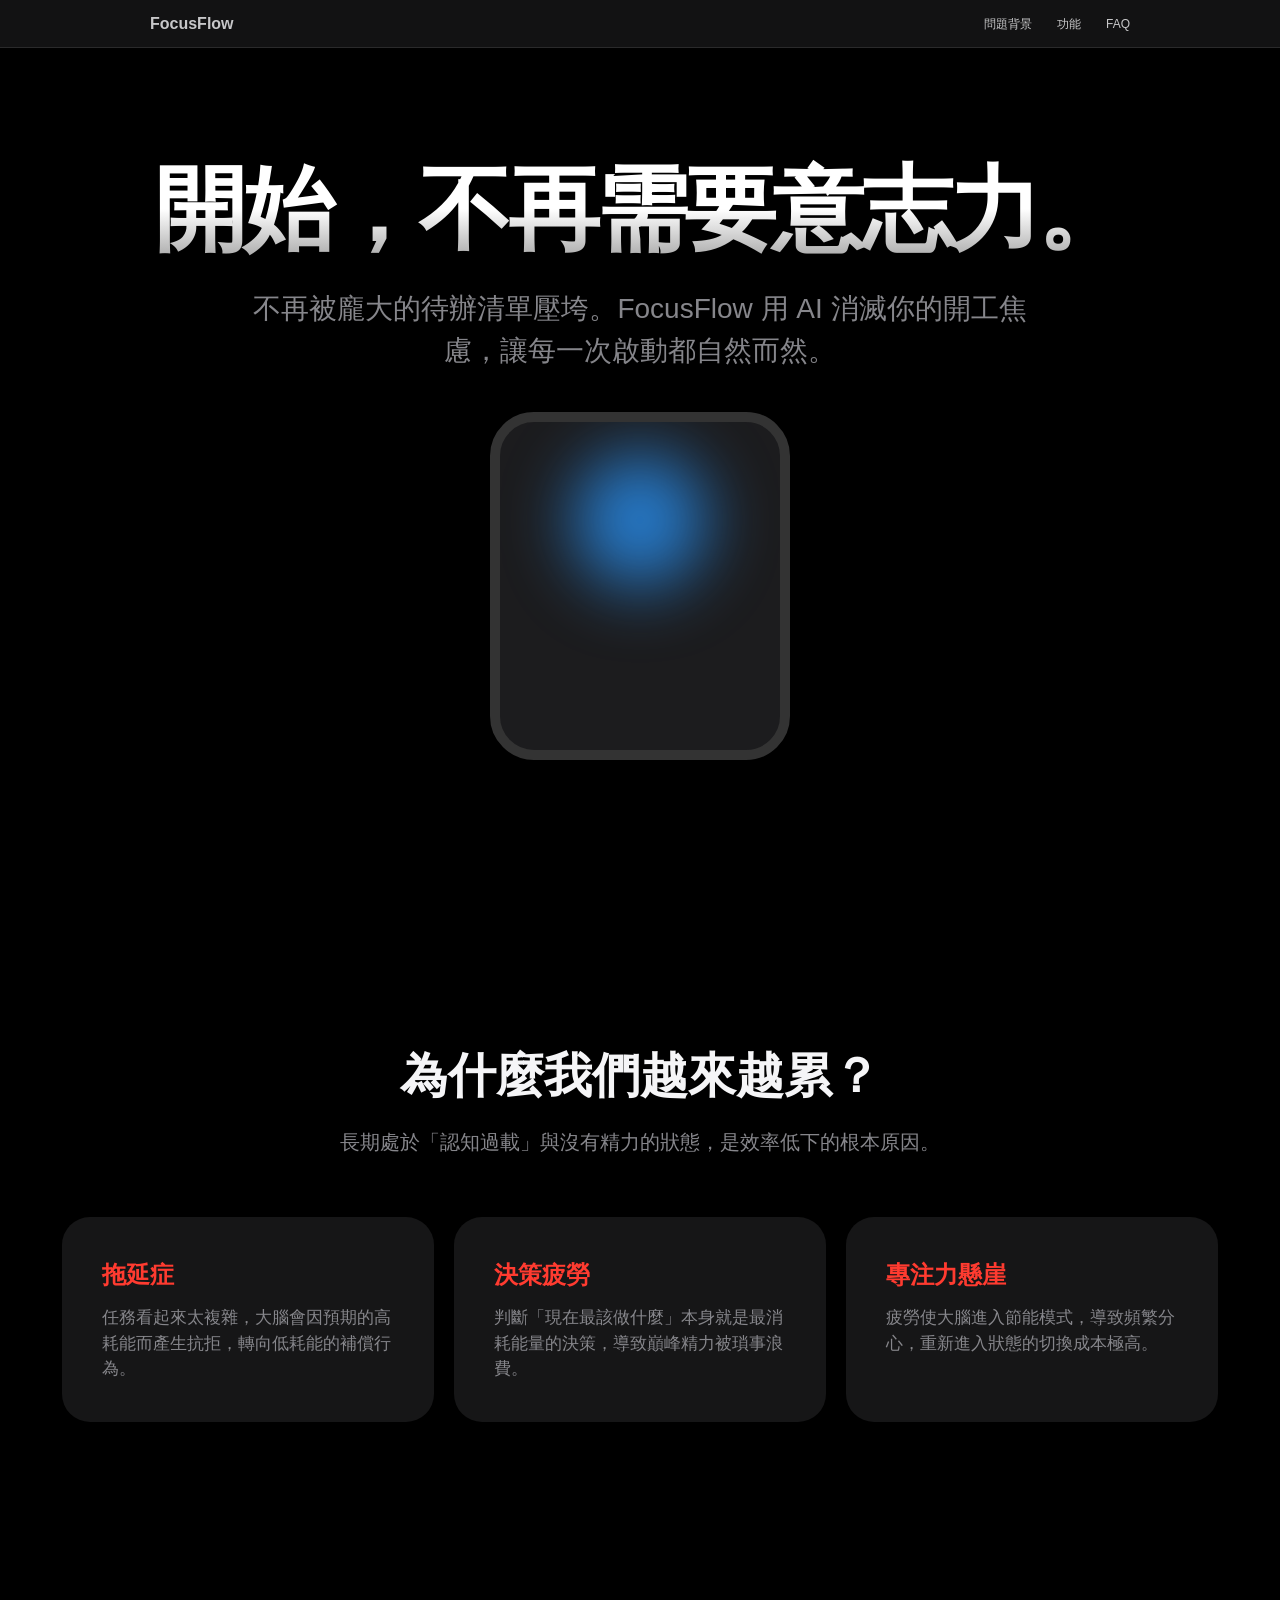
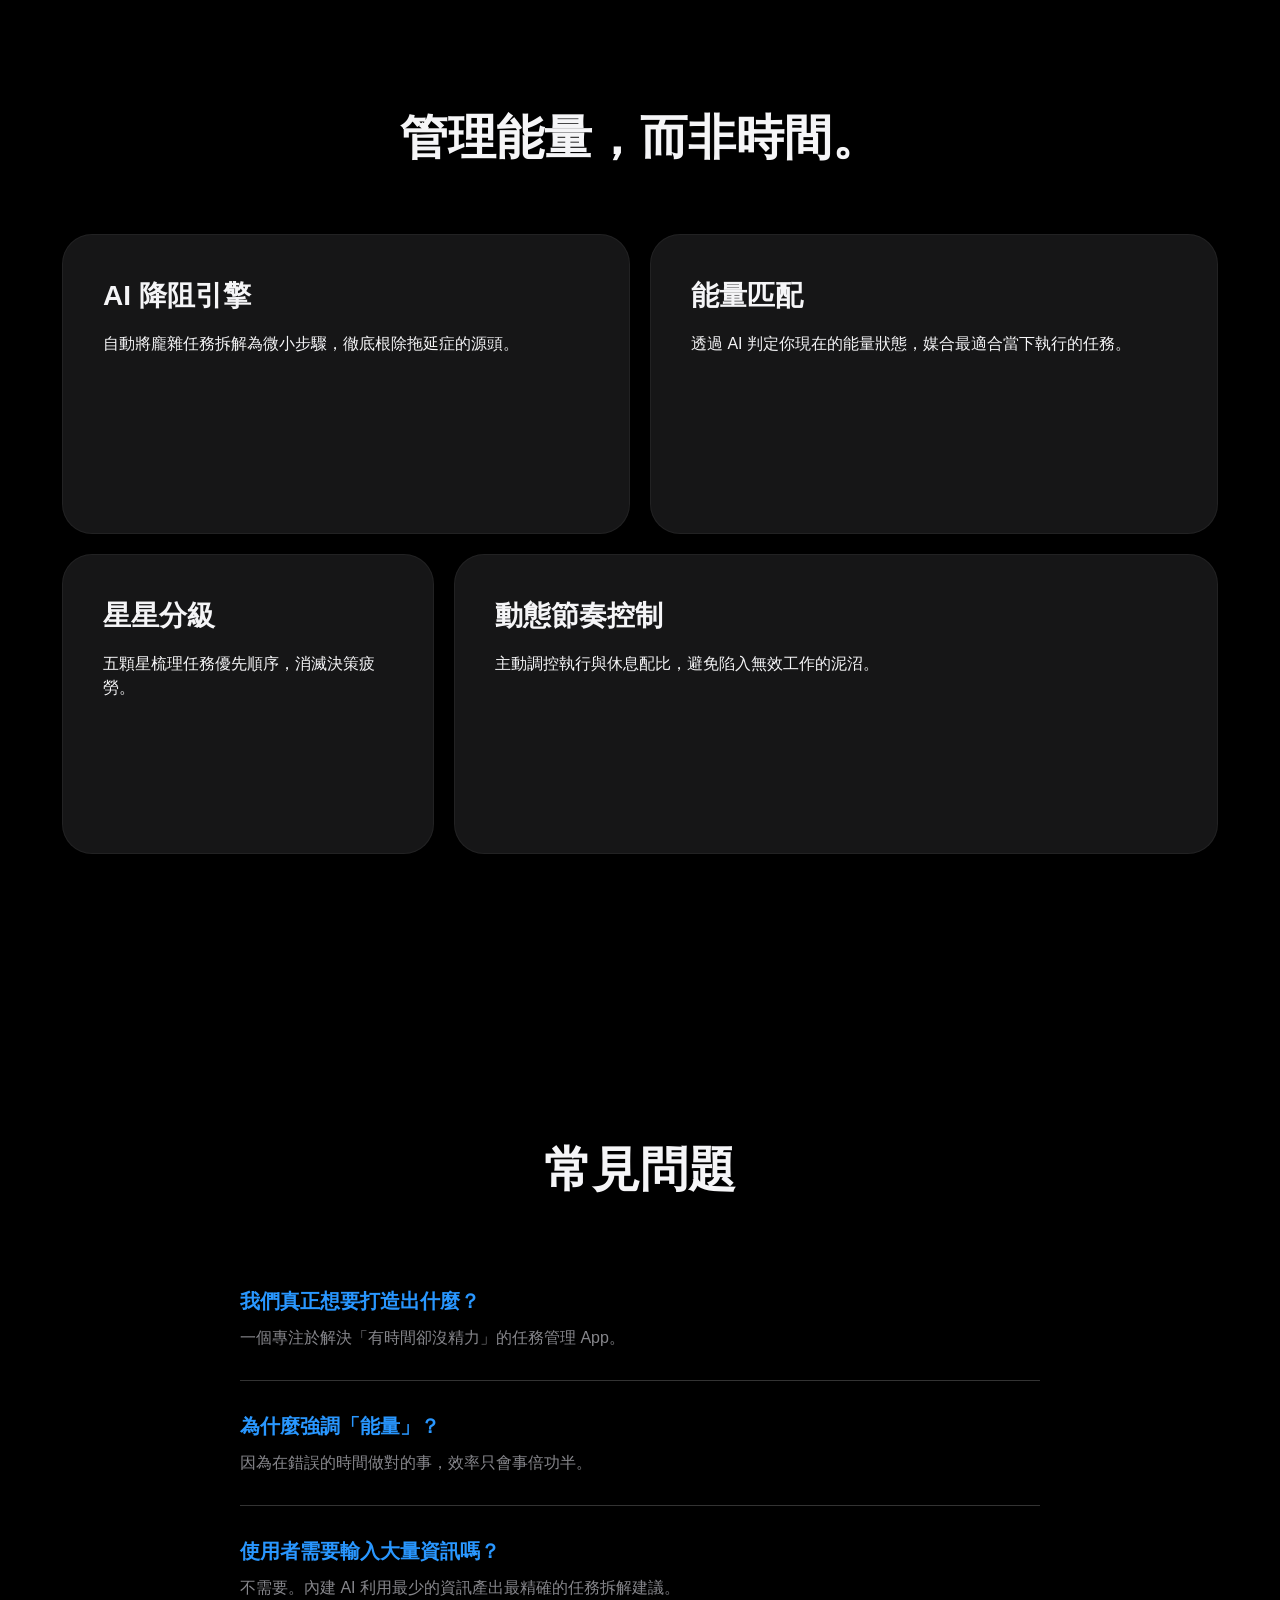
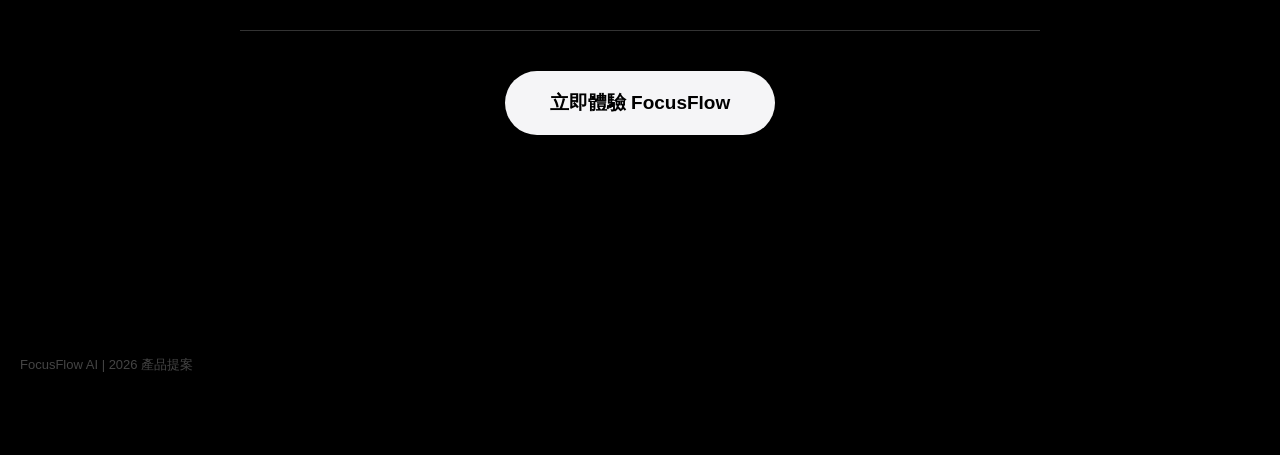
==== index.html @ 430632de "Update index.html" ====
<!DOCTYPE html>
<html lang="zh-TW">
<head>
    <meta charset="UTF-8">
    <meta name="viewport" content="width=device-width, initial-scale=1.0">
    <title>FocusFlow AI - 重新定義專注的未來</title>
    <style>
        :root {
            --bg: #000; --text: #f5f5f7; --text-m: #86868b; --accent: #2997ff;
            --glass: rgba(22, 22, 23, 0.85); --card: #161617;
        }
        * { box-sizing: border-box; margin: 0; padding: 0; }
        html { scroll-behavior: smooth; }
        body {
            font-family: -apple-system, BlinkMacSystemFont, "SF Pro TC", "PingFang TC", sans-serif;
            background: var(--bg); color: var(--text); line-height: 1.5;
            -webkit-font-smoothing: antialiased; overflow-x: hidden;
        }

        /* 導覽列：真正的 Apple 毛玻璃 */
        nav {
            position: fixed; top: 0; width: 100%; height: 48px;
            background: var(--glass); backdrop-filter: saturate(180%) blur(20px);
            z-index: 1000; display: flex; justify-content: center;
            border-bottom: 1px solid rgba(255,255,255,0.1);
        }
        .nav-c { width: 100%; max-width: 1024px; display: flex; align-items: center; justify-content: space-between; padding: 0 22px; font-size: 12px; }
        .nav-c a { color: var(--text); text-decoration: none; opacity: 0.8; transition: 0.3s; }
        .nav-c a:hover { opacity: 1; color: var(--accent); }

        /* 滑動揭曉動畫 */
        .reveal { opacity: 0; transform: translateY(40px) scale(0.98); transition: all 1s cubic-bezier(0.15, 0, 0.15, 1); }
        .reveal.active { opacity: 1; transform: translateY(0) scale(1); }

        /* 區塊通用樣式 */
        .section { padding: 140px 22px; max-width: 1200px; margin: 0 auto; text-align: center; }

        /* Hero 區塊 */
        .hero { height: 100vh; display: flex; flex-direction: column; justify-content: center; align-items: center; }
        .hero h1 { font-size: clamp(48px, 12vw, 92px); font-weight: 700; letter-spacing: -0.04em; background: linear-gradient(180deg, #fff 50%, #888 100%); -webkit-background-clip: text; -webkit-text-fill-color: transparent; margin-bottom: 10px; }
        .hero p { font-size: clamp(18px, 3vw, 28px); color: var(--text-m); max-width: 800px; margin-bottom: 40px; }

        /* 能量核心：會呼吸的視覺 */
        .mockup { width: 300px; height: 550px; background: #1c1c1e; border: 10px solid #333; border-radius: 44px; position: relative; overflow: hidden; box-shadow: 0 50px 100px rgba(0,0,0,0.5); }
        .core { width: 160px; height: 160px; background: radial-gradient(circle, #2997ff, transparent); filter: blur(30px); border-radius: 50%; position: absolute; top: 30%; left: 50%; transform: translate(-50%, -50%); animation: pulse 4s infinite ease-in-out; }
        @keyframes pulse { 0%, 100% { transform: translate(-50%, -50%) scale(1); opacity: 0.4; } 50% { transform: translate(-50%, -50%) scale(1.5); opacity: 0.8; } }

        /* 痛點區塊 (Dark Mode Apple Style) */
        .problem-section { background: #000; }
        .problem-grid { display: grid; grid-template-columns: repeat(auto-fit, minmax(280px, 1fr)); gap: 20px; margin-top: 60px; }
        .p-card { background: var(--card); padding: 40px; border-radius: 28px; text-align: left; }
        .p-card h3 { font-size: 24px; margin-bottom: 12px; color: #ff3b30; }
        .p-card p { font-size: 17px; color: var(--text-m); }

        /* Bento Grid 功能區塊 */
        .bento { display: grid; grid-template-columns: repeat(6, 1fr); grid-template-rows: repeat(2, 300px); gap: 20px; margin-top: 60px; }
        .b-item { background: var(--card); border-radius: 30px; padding: 40px; text-align: left; transition: 0.4s cubic-bezier(0.4, 0, 0.2, 1); border: 1px solid rgba(255,255,255,0.05); }
        .b-item:hover { transform: scale(1.02); border-color: var(--accent); }
        .b-item h3 { font-size: 28px; margin-bottom: 15px; }
        .b-1 { grid-column: 1 / 4; }
        .b-2 { grid-column: 4 / 7; }
        .b-3 { grid-column: 1 / 3; }
        .b-4 { grid-column: 3 / 7; }

        /* FAQ */
        .faq { max-width: 800px; margin: 0 auto; text-align: left; }
        .faq-i { border-bottom: 1px solid #333; padding: 30px 0; }
        .faq-i h4 { font-size: 20px; margin-bottom: 10px; color: var(--accent); }

        .btn { background: var(--text); color: #000; padding: 18px 45px; border-radius: 980px; font-size: 19px; font-weight: 600; text-decoration: none; display: inline-block; transition: 0.3s; margin-top: 40px; }
        .btn:hover { transform: scale(1.05); background: #fff; }

        @media (max-width: 768px) {
            .bento { grid-template-columns: 1fr; grid-template-rows: auto; }
            .b-1, .b-2, .b-3, .b-4 { grid-column: 1 / -1; }
        }
    </style>
</head>
<body>
    <nav><div class="nav-c">
        <a href="#" style="font-weight: 600; font-size: 16px;">FocusFlow</a>
        <div style="display:flex; gap:25px;">
            <a href="#problem">問題背景</a>
            <a href="#features">功能</a>
            <a href="#faq">FAQ</a>
        </div>
    </div></nav>

    <header class="section hero">
        <h1 class="reveal">開始，不再需要意志力。</h1>
        <p class="reveal">不再被龐大的待辦清單壓垮。FocusFlow 用 AI 消滅你的開工焦慮，讓每一次啟動都自然而然。</p>
        <div class="mockup reveal"><div class="core"></div></div>
    </header>

    <section id="problem" class="section problem-section">
        <h2 class="reveal" style="font-size: 48px; margin-bottom: 15px;">為什麼我們越來越累？</h2>
        <p class="reveal" style="color:var(--text-m); font-size: 20px;">長期處於「認知過載」與沒有精力的狀態，是效率低下的根本原因。</p>
        <div class="problem-grid">
            <div class="p-card reveal">
                <h3>拖延症</h3>
                <p>任務看起來太複雜，大腦會因預期的高耗能而產生抗拒，轉向低耗能的補償行為。</p>
            </div>
            <div class="p-card reveal">
                <h3>決策疲勞</h3>
                <p>判斷「現在最該做什麼」本身就是最消耗能量的決策，導致巔峰精力被瑣事浪費。</p>
            </div>
            <div class="p-card reveal">
                <h3>專注力懸崖</h3>
                <p>疲勞使大腦進入節能模式，導致頻繁分心，重新進入狀態的切換成本極高。</p>
            </div>
        </div>
    </section>

    <section id="features" class="section">
        <h2 class="reveal" style="font-size: 48px;">管理能量，而非時間。</h2>
        <div class="bento">
            <div class="b-item b-1 reveal">
                <h3>AI 降阻引擎</h3>
                <p>自動將龐雜任務拆解為微小步驟，徹底根除拖延症的源頭。</p>
            </div>
            <div class="b-item b-2 reveal">
                <h3>能量匹配</h3>
                <p>透過 AI 判定你現在的能量狀態，媒合最適合當下執行的任務。</p>
            </div>
            <div class="b-item b-3 reveal">
                <h3>星星分級</h3>
                <p>五顆星梳理任務優先順序，消滅決策疲勞。</p>
            </div>
            <div class="b-item b-4 reveal">
                <h3>動態節奏控制</h3>
                <p>主動調控執行與休息配比，避免陷入無效工作的泥沼。</p>
            </div>
        </div>
    </section>

    <section id="faq" class="section">
        <h2 class="reveal" style="font-size: 48px; margin-bottom: 50px;">常見問題</h2>
        <div class="faq reveal">
            <div class="faq-i">
                <h4>我們真正想要打造出什麼？</h4>
                <p style="color:var(--text-m)">一個專注於解決「有時間卻沒精力」的任務管理 App。</p>
            </div>
            <div class="faq-i">
                <h4>為什麼強調「能量」？</h4>
                <p style="color:var(--text-m)">因為在錯誤的時間做對的事，效率只會事倍功半。</p>
            </div>
            <div class="faq-i">
                <h4>使用者需要輸入大量資訊嗎？</h4>
                <p style="color:var(--text-m)">不需要。內建 AI 利用最少的資訊產出最精確的任務拆解建議。</p>
            </div>
        </div>
        <a href="#" class="btn reveal">立即體驗 FocusFlow</a>
    </section>

    <footer style="padding: 80px 20px; color: #444; font-size: 13px;">
        FocusFlow AI | 2026 產品提案
    </footer>

    <script>
        const observer = new IntersectionObserver((entries) => {
            entries.forEach(entry => {
                if (entry.isIntersecting) {
                    entry.target.classList.add('active');
                }
            });
        }, { threshold: 0.1 });
        document.querySelectorAll('.reveal').forEach(el => observer.observe(el));
    </script>
</body>
</html>
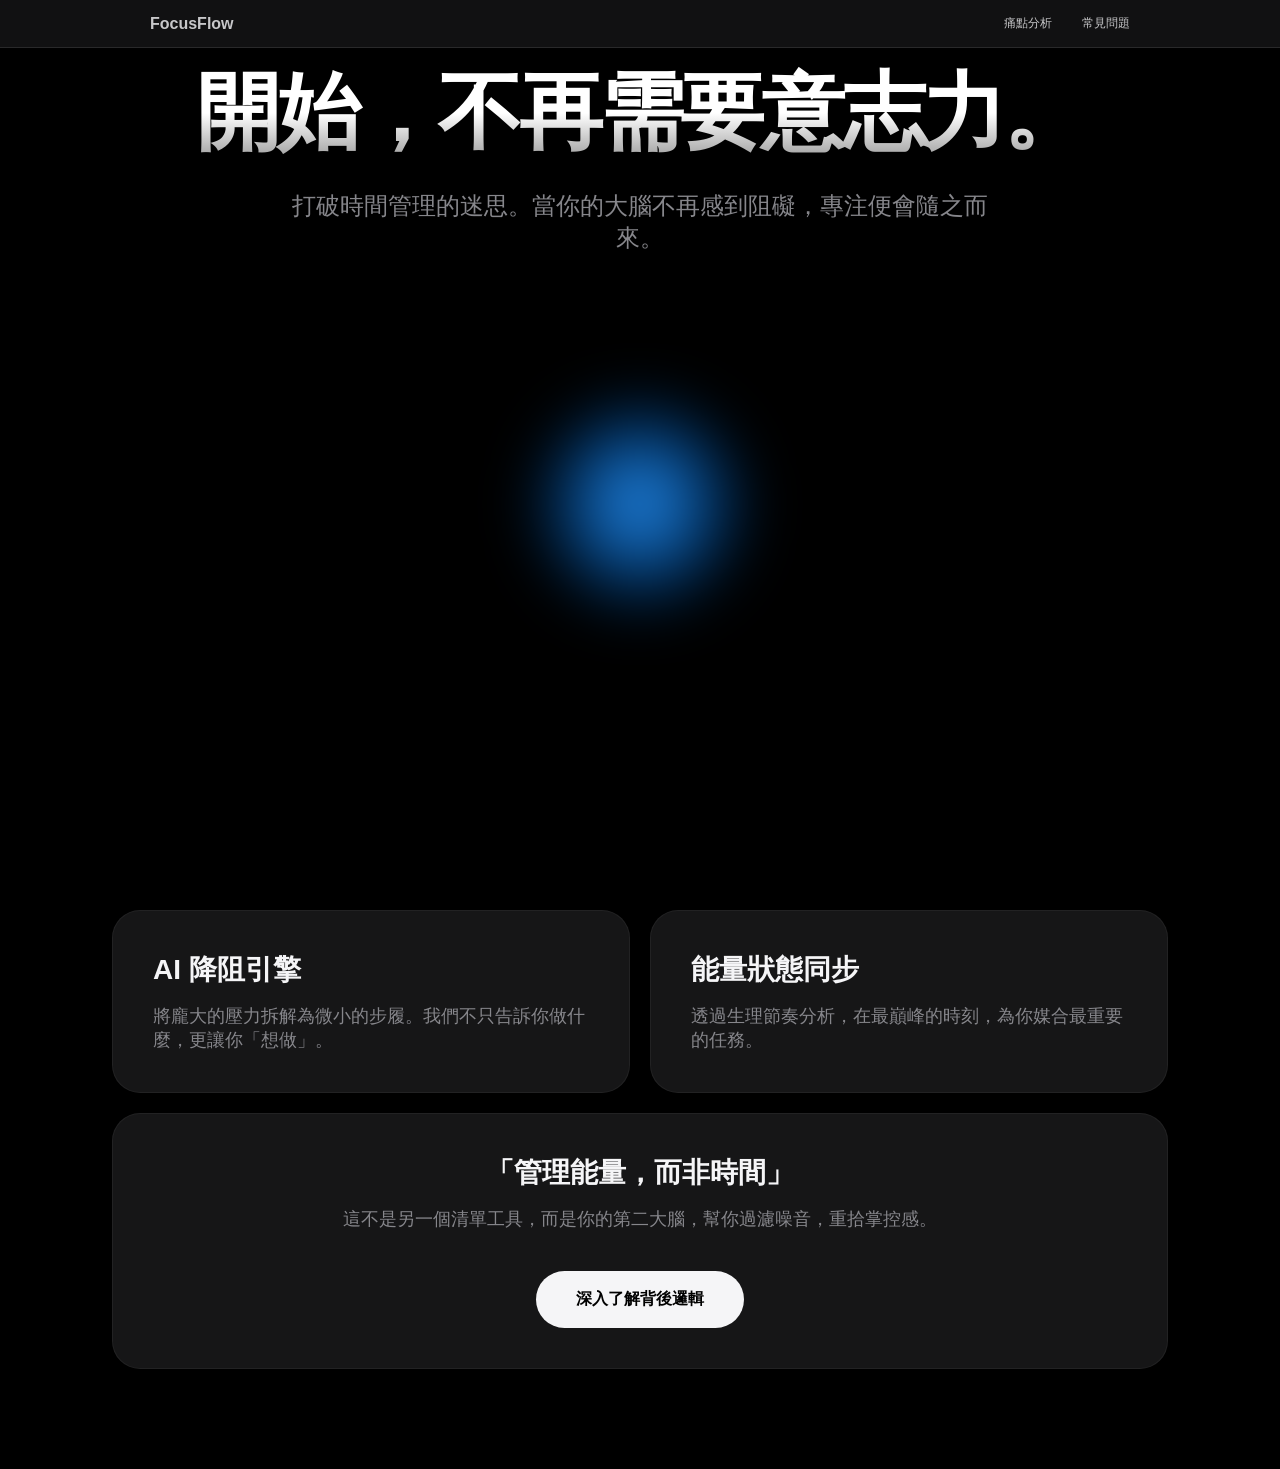
==== commit 3e6438ba: "Update index.html" ====
--- a/index.html
+++ b/index.html
@@ -3,168 +3,79 @@
 <head>
     <meta charset="UTF-8">
     <meta name="viewport" content="width=device-width, initial-scale=1.0">
-    <title>FocusFlow AI - 重新定義專注的未來</title>
+    <title>FocusFlow AI - 重新定義專注</title>
     <style>
-        :root {
-            --bg: #000; --text: #f5f5f7; --text-m: #86868b; --accent: #2997ff;
-            --glass: rgba(22, 22, 23, 0.85); --card: #161617;
-        }
+        :root { --bg: #000; --text: #f5f5f7; --text-m: #86868b; --accent: #2997ff; --glass: rgba(22, 22, 23, 0.8); }
         * { box-sizing: border-box; margin: 0; padding: 0; }
-        html { scroll-behavior: smooth; }
-        body {
-            font-family: -apple-system, BlinkMacSystemFont, "SF Pro TC", "PingFang TC", sans-serif;
-            background: var(--bg); color: var(--text); line-height: 1.5;
-            -webkit-font-smoothing: antialiased; overflow-x: hidden;
-        }
-
-        /* 導覽列：真正的 Apple 毛玻璃 */
-        nav {
-            position: fixed; top: 0; width: 100%; height: 48px;
-            background: var(--glass); backdrop-filter: saturate(180%) blur(20px);
-            z-index: 1000; display: flex; justify-content: center;
-            border-bottom: 1px solid rgba(255,255,255,0.1);
-        }
+        body { font-family: -apple-system, BlinkMacSystemFont, "SF Pro TC", sans-serif; background: var(--bg); color: var(--text); -webkit-font-smoothing: antialiased; overflow-x: hidden; }
+        
+        /* 導覽列 */
+        nav { position: fixed; top: 0; width: 100%; height: 48px; background: var(--glass); backdrop-filter: saturate(180%) blur(20px); z-index: 1000; display: flex; justify-content: center; border-bottom: 1px solid rgba(255,255,255,0.1); }
         .nav-c { width: 100%; max-width: 1024px; display: flex; align-items: center; justify-content: space-between; padding: 0 22px; font-size: 12px; }
         .nav-c a { color: var(--text); text-decoration: none; opacity: 0.8; transition: 0.3s; }
         .nav-c a:hover { opacity: 1; color: var(--accent); }
 
-        /* 滑動揭曉動畫 */
-        .reveal { opacity: 0; transform: translateY(40px) scale(0.98); transition: all 1s cubic-bezier(0.15, 0, 0.15, 1); }
-        .reveal.active { opacity: 1; transform: translateY(0) scale(1); }
+        .reveal { opacity: 0; transform: translateY(40px); transition: 1s cubic-bezier(0.15, 0, 0.15, 1); }
+        .reveal.active { opacity: 1; transform: translateY(0); }
 
-        /* 區塊通用樣式 */
-        .section { padding: 140px 22px; max-width: 1200px; margin: 0 auto; text-align: center; }
+        /* Hero */
+        .hero { height: 90vh; display: flex; flex-direction: column; justify-content: center; align-items: center; text-align: center; }
+        .hero h1 { font-size: clamp(48px, 10vw, 84px); font-weight: 700; letter-spacing: -0.04em; background: linear-gradient(180deg, #fff 50%, #888 100%); -webkit-background-clip: text; -webkit-text-fill-color: transparent; }
+        .hero p { font-size: 24px; color: var(--text-m); margin-top: 20px; max-width: 700px; }
 
-        /* Hero 區塊 */
-        .hero { height: 100vh; display: flex; flex-direction: column; justify-content: center; align-items: center; }
-        .hero h1 { font-size: clamp(48px, 12vw, 92px); font-weight: 700; letter-spacing: -0.04em; background: linear-gradient(180deg, #fff 50%, #888 100%); -webkit-background-clip: text; -webkit-text-fill-color: transparent; margin-bottom: 10px; }
-        .hero p { font-size: clamp(18px, 3vw, 28px); color: var(--text-m); max-width: 800px; margin-bottom: 40px; }
+        /* 能量核心視覺 */
+        .mockup-container { height: 500px; display: flex; justify-content: center; align-items: center; }
+        .core-orb { width: 200px; height: 200px; background: radial-gradient(circle, var(--accent), #003366, transparent); filter: blur(30px); border-radius: 50%; animation: breathe 5s infinite ease-in-out; }
+        @keyframes breathe { 0%, 100% { transform: scale(1); opacity: 0.4; } 50% { transform: scale(1.4); opacity: 0.8; } }
 
-        /* 能量核心：會呼吸的視覺 */
-        .mockup { width: 300px; height: 550px; background: #1c1c1e; border: 10px solid #333; border-radius: 44px; position: relative; overflow: hidden; box-shadow: 0 50px 100px rgba(0,0,0,0.5); }
-        .core { width: 160px; height: 160px; background: radial-gradient(circle, #2997ff, transparent); filter: blur(30px); border-radius: 50%; position: absolute; top: 30%; left: 50%; transform: translate(-50%, -50%); animation: pulse 4s infinite ease-in-out; }
-        @keyframes pulse { 0%, 100% { transform: translate(-50%, -50%) scale(1); opacity: 0.4; } 50% { transform: translate(-50%, -50%) scale(1.5); opacity: 0.8; } }
+        /* Bento Grid 功能區 */
+        .section { padding: 100px 22px; max-width: 1100px; margin: 0 auto; }
+        .bento { display: grid; grid-template-columns: repeat(6, 1fr); gap: 20px; }
+        .b-item { background: #161617; border-radius: 28px; padding: 40px; border: 1px solid rgba(255,255,255,0.05); }
+        .b-1 { grid-column: 1 / 4; } .b-2 { grid-column: 4 / 7; } .b-3 { grid-column: 1 / 7; text-align: center; }
+        .b-item h3 { font-size: 28px; margin-bottom: 15px; }
+        .b-item p { color: var(--text-m); font-size: 18px; }
 
-        /* 痛點區塊 (Dark Mode Apple Style) */
-        .problem-section { background: #000; }
-        .problem-grid { display: grid; grid-template-columns: repeat(auto-fit, minmax(280px, 1fr)); gap: 20px; margin-top: 60px; }
-        .p-card { background: var(--card); padding: 40px; border-radius: 28px; text-align: left; }
-        .p-card h3 { font-size: 24px; margin-bottom: 12px; color: #ff3b30; }
-        .p-card p { font-size: 17px; color: var(--text-m); }
-
-        /* Bento Grid 功能區塊 */
-        .bento { display: grid; grid-template-columns: repeat(6, 1fr); grid-template-rows: repeat(2, 300px); gap: 20px; margin-top: 60px; }
-        .b-item { background: var(--card); border-radius: 30px; padding: 40px; text-align: left; transition: 0.4s cubic-bezier(0.4, 0, 0.2, 1); border: 1px solid rgba(255,255,255,0.05); }
-        .b-item:hover { transform: scale(1.02); border-color: var(--accent); }
-        .b-item h3 { font-size: 28px; margin-bottom: 15px; }
-        .b-1 { grid-column: 1 / 4; }
-        .b-2 { grid-column: 4 / 7; }
-        .b-3 { grid-column: 1 / 3; }
-        .b-4 { grid-column: 3 / 7; }
-
-        /* FAQ */
-        .faq { max-width: 800px; margin: 0 auto; text-align: left; }
-        .faq-i { border-bottom: 1px solid #333; padding: 30px 0; }
-        .faq-i h4 { font-size: 20px; margin-bottom: 10px; color: var(--accent); }
-
-        .btn { background: var(--text); color: #000; padding: 18px 45px; border-radius: 980px; font-size: 19px; font-weight: 600; text-decoration: none; display: inline-block; transition: 0.3s; margin-top: 40px; }
-        .btn:hover { transform: scale(1.05); background: #fff; }
-
-        @media (max-width: 768px) {
-            .bento { grid-template-columns: 1fr; grid-template-rows: auto; }
-            .b-1, .b-2, .b-3, .b-4 { grid-column: 1 / -1; }
-        }
+        .cta-btn { background: var(--text); color: #000; padding: 18px 40px; border-radius: 980px; text-decoration: none; font-weight: 600; display: inline-block; margin-top: 40px; transition: 0.3s; }
+        .cta-btn:hover { transform: scale(1.05); }
     </style>
 </head>
 <body>
     <nav><div class="nav-c">
-        <a href="#" style="font-weight: 600; font-size: 16px;">FocusFlow</a>
-        <div style="display:flex; gap:25px;">
-            <a href="#problem">問題背景</a>
-            <a href="#features">功能</a>
-            <a href="#faq">FAQ</a>
+        <a href="index.html" style="font-weight: 600; font-size: 16px;">FocusFlow</a>
+        <div style="display:flex; gap:30px;">
+            <a href="problem.html">痛點分析</a>
+            <a href="faq.html">常見問題</a>
         </div>
     </div></nav>
 
-    <header class="section hero">
-        <h1 class="reveal">開始，不再需要意志力。</h1>
-        <p class="reveal">不再被龐大的待辦清單壓垮。FocusFlow 用 AI 消滅你的開工焦慮，讓每一次啟動都自然而然。</p>
-        <div class="mockup reveal"><div class="core"></div></div>
+    <header class="hero reveal">
+        <h1>開始，不再需要意志力。</h1>
+        <p>打破時間管理的迷思。當你的大腦不再感到阻礙，專注便會隨之而來。</p>
+        <div class="mockup-container"><div class="core-orb"></div></div>
     </header>
 
-    <section id="problem" class="section problem-section">
-        <h2 class="reveal" style="font-size: 48px; margin-bottom: 15px;">為什麼我們越來越累？</h2>
-        <p class="reveal" style="color:var(--text-m); font-size: 20px;">長期處於「認知過載」與沒有精力的狀態，是效率低下的根本原因。</p>
-        <div class="problem-grid">
-            <div class="p-card reveal">
-                <h3>拖延症</h3>
-                <p>任務看起來太複雜，大腦會因預期的高耗能而產生抗拒，轉向低耗能的補償行為。</p>
+    <section class="section">
+        <div class="bento">
+            <div class="b-item b-1 reveal">
+                <h3>AI 降阻引擎</h3>
+                <p>將龐大的壓力拆解為微小的步履。我們不只告訴你做什麼，更讓你「想做」。</p>
             </div>
-            <div class="p-card reveal">
-                <h3>決策疲勞</h3>
-                <p>判斷「現在最該做什麼」本身就是最消耗能量的決策，導致巔峰精力被瑣事浪費。</p>
+            <div class="b-item b-2 reveal">
+                <h3>能量狀態同步</h3>
+                <p>透過生理節奏分析，在最巔峰的時刻，為你媒合最重要的任務。</p>
             </div>
-            <div class="p-card reveal">
-                <h3>專注力懸崖</h3>
-                <p>疲勞使大腦進入節能模式，導致頻繁分心，重新進入狀態的切換成本極高。</p>
+            <div class="b-item b-3 reveal">
+                <h3>「管理能量，而非時間」</h3>
+                <p>這不是另一個清單工具，而是你的第二大腦，幫你過濾噪音，重拾掌控感。</p>
+                <a href="problem.html" class="cta-btn">深入了解背後邏輯</a>
             </div>
         </div>
     </section>
 
-    <section id="features" class="section">
-        <h2 class="reveal" style="font-size: 48px;">管理能量，而非時間。</h2>
-        <div class="bento">
-            <div class="b-item b-1 reveal">
-                <h3>AI 降阻引擎</h3>
-                <p>自動將龐雜任務拆解為微小步驟，徹底根除拖延症的源頭。</p>
-            </div>
-            <div class="b-item b-2 reveal">
-                <h3>能量匹配</h3>
-                <p>透過 AI 判定你現在的能量狀態，媒合最適合當下執行的任務。</p>
-            </div>
-            <div class="b-item b-3 reveal">
-                <h3>星星分級</h3>
-                <p>五顆星梳理任務優先順序，消滅決策疲勞。</p>
-            </div>
-            <div class="b-item b-4 reveal">
-                <h3>動態節奏控制</h3>
-                <p>主動調控執行與休息配比，避免陷入無效工作的泥沼。</p>
-            </div>
-        </div>
-    </section>
-
-    <section id="faq" class="section">
-        <h2 class="reveal" style="font-size: 48px; margin-bottom: 50px;">常見問題</h2>
-        <div class="faq reveal">
-            <div class="faq-i">
-                <h4>我們真正想要打造出什麼？</h4>
-                <p style="color:var(--text-m)">一個專注於解決「有時間卻沒精力」的任務管理 App。</p>
-            </div>
-            <div class="faq-i">
-                <h4>為什麼強調「能量」？</h4>
-                <p style="color:var(--text-m)">因為在錯誤的時間做對的事，效率只會事倍功半。</p>
-            </div>
-            <div class="faq-i">
-                <h4>使用者需要輸入大量資訊嗎？</h4>
-                <p style="color:var(--text-m)">不需要。內建 AI 利用最少的資訊產出最精確的任務拆解建議。</p>
-            </div>
-        </div>
-        <a href="#" class="btn reveal">立即體驗 FocusFlow</a>
-    </section>
-
-    <footer style="padding: 80px 20px; color: #444; font-size: 13px;">
-        FocusFlow AI | 2026 產品提案
-    </footer>
-
     <script>
-        const observer = new IntersectionObserver((entries) => {
-            entries.forEach(entry => {
-                if (entry.isIntersecting) {
-                    entry.target.classList.add('active');
-                }
-            });
-        }, { threshold: 0.1 });
-        document.querySelectorAll('.reveal').forEach(el => observer.observe(el));
+        const obs = new IntersectionObserver((es) => { es.forEach(e => { if (e.isIntersecting) e.target.classList.add('active'); }); }, { threshold: 0.1 });
+        document.querySelectorAll('.reveal').forEach(el => obs.observe(el));
     </script>
 </body>
 </html>
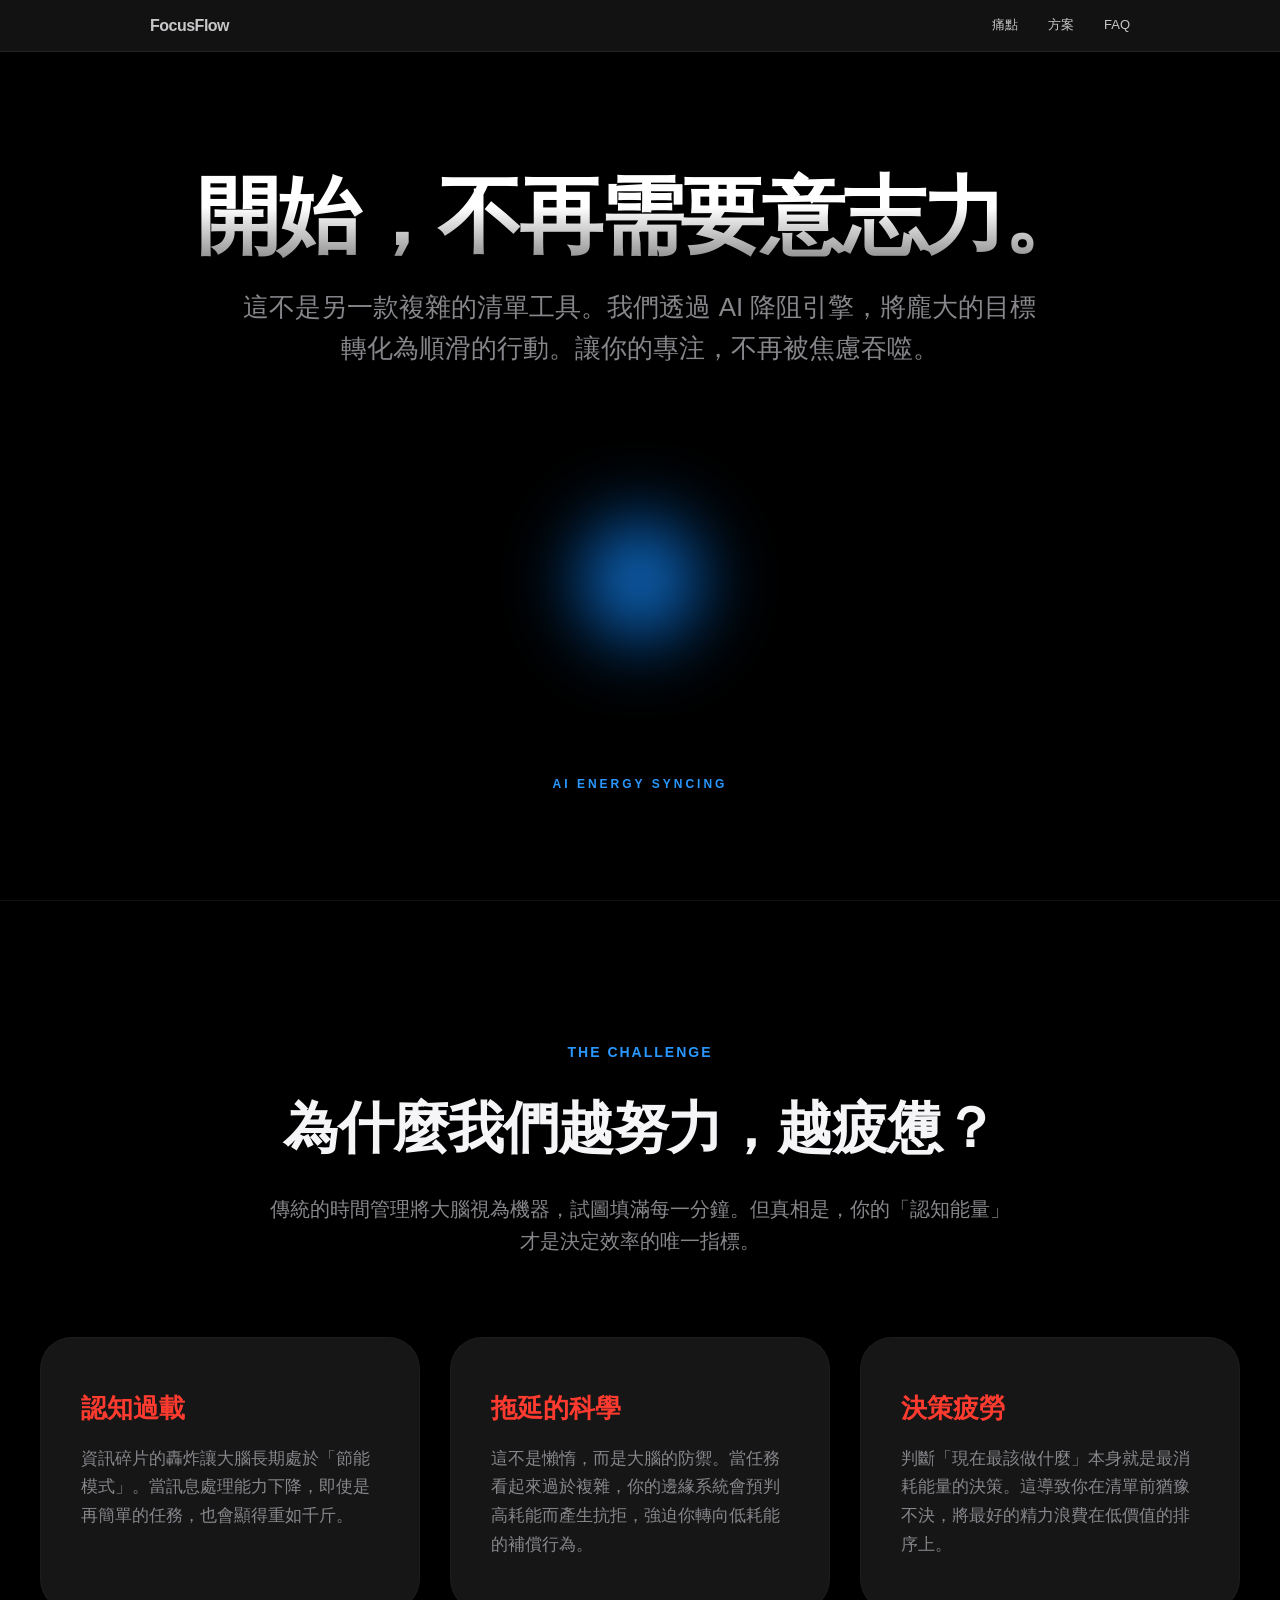
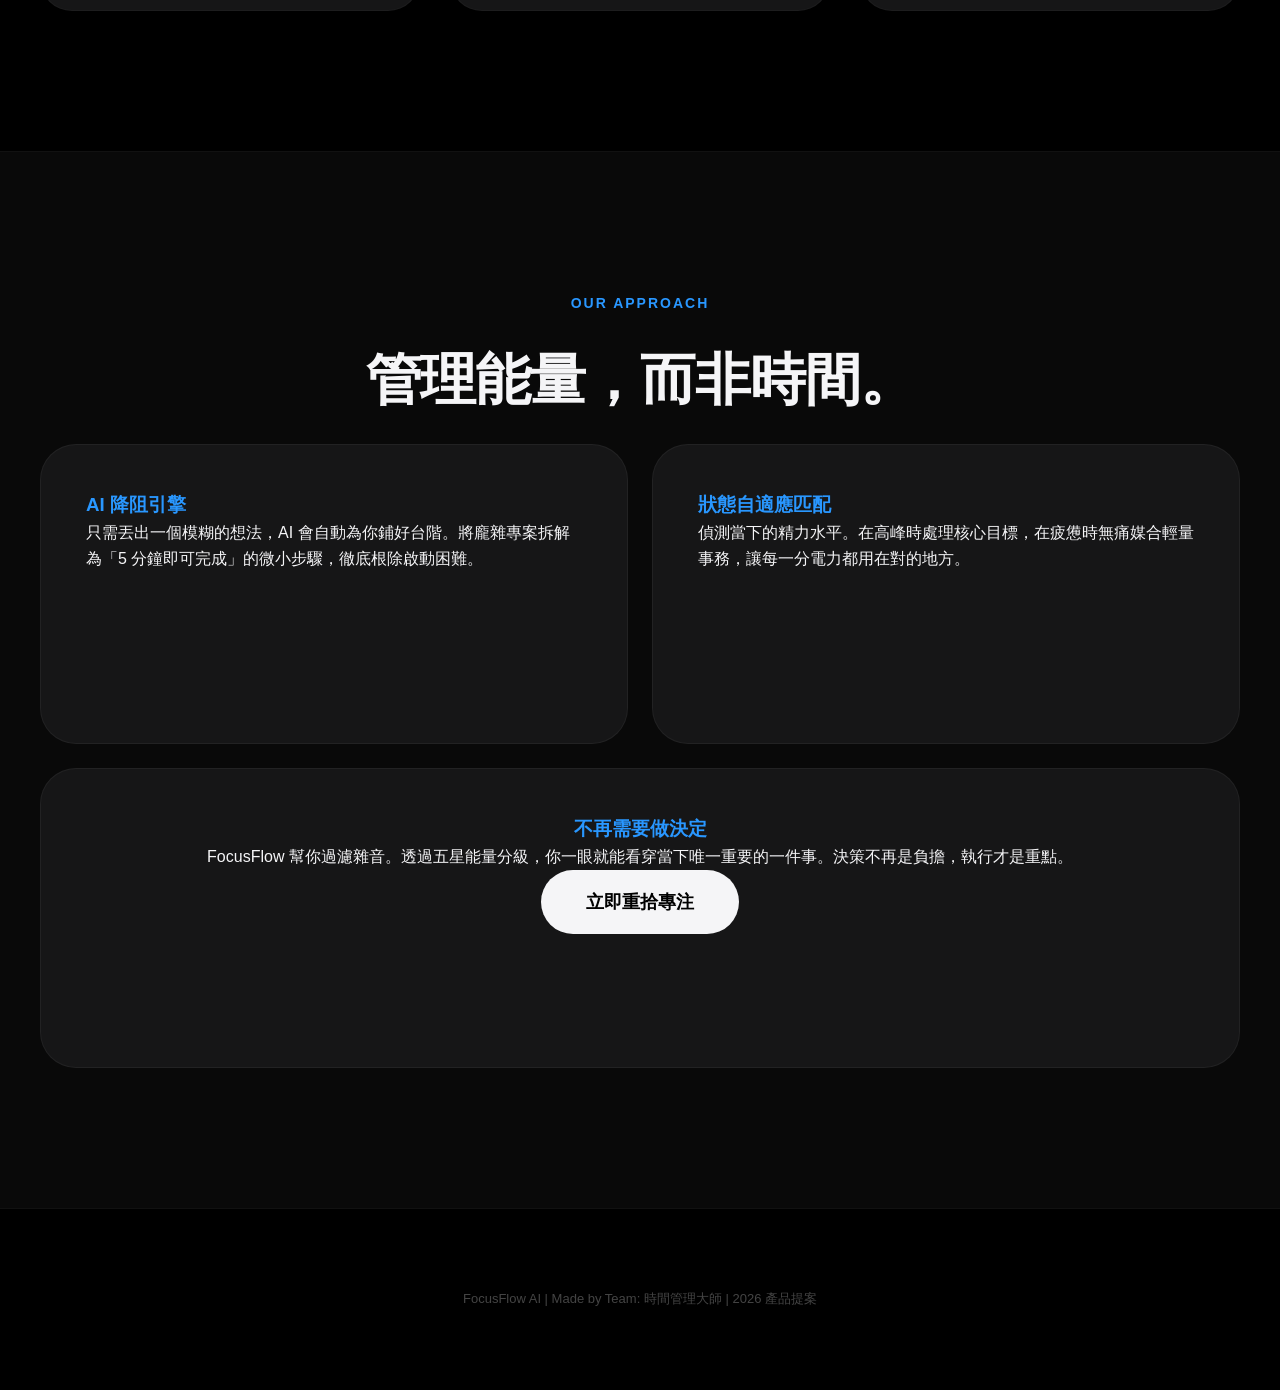
==== commit 2eb8fb96: "Update index.html" ====
--- a/index.html
+++ b/index.html
@@ -3,79 +3,184 @@
 <head>
     <meta charset="UTF-8">
     <meta name="viewport" content="width=device-width, initial-scale=1.0">
-    <title>FocusFlow AI - 重新定義專注</title>
+    <title>FocusFlow AI | 讓對的事，在對的狀態完成</title>
     <style>
-        :root { --bg: #000; --text: #f5f5f7; --text-m: #86868b; --accent: #2997ff; --glass: rgba(22, 22, 23, 0.8); }
+        :root {
+            --bg: #000000;
+            --text: #f5f5f7;
+            --text-m: #86868b;
+            --accent: #2997ff;
+            --error: #ff3b30;
+            --glass: rgba(22, 22, 23, 0.85);
+            --card: #161617;
+        }
+
         * { box-sizing: border-box; margin: 0; padding: 0; }
-        body { font-family: -apple-system, BlinkMacSystemFont, "SF Pro TC", sans-serif; background: var(--bg); color: var(--text); -webkit-font-smoothing: antialiased; overflow-x: hidden; }
+        html { scroll-behavior: smooth; }
         
-        /* 導覽列 */
-        nav { position: fixed; top: 0; width: 100%; height: 48px; background: var(--glass); backdrop-filter: saturate(180%) blur(20px); z-index: 1000; display: flex; justify-content: center; border-bottom: 1px solid rgba(255,255,255,0.1); }
-        .nav-c { width: 100%; max-width: 1024px; display: flex; align-items: center; justify-content: space-between; padding: 0 22px; font-size: 12px; }
+        body {
+            font-family: -apple-system, BlinkMacSystemFont, "SF Pro TC", "PingFang TC", "Helvetica Neue", sans-serif;
+            background: var(--bg);
+            color: var(--text);
+            line-height: 1.6;
+            -webkit-font-smoothing: antialiased;
+            overflow-x: hidden;
+        }
+
+        /* Apple 質感導覽列 */
+        nav {
+            position: fixed; top: 0; width: 100%; height: 52px;
+            background: var(--glass);
+            backdrop-filter: saturate(180%) blur(20px);
+            -webkit-backdrop-filter: saturate(180%) blur(20px);
+            z-index: 1000; display: flex; justify-content: center;
+            border-bottom: 1px solid rgba(255,255,255,0.08);
+        }
+        .nav-c { width: 100%; max-width: 1024px; display: flex; align-items: center; justify-content: space-between; padding: 0 22px; font-size: 13px; font-weight: 500; }
         .nav-c a { color: var(--text); text-decoration: none; opacity: 0.8; transition: 0.3s; }
         .nav-c a:hover { opacity: 1; color: var(--accent); }
 
-        .reveal { opacity: 0; transform: translateY(40px); transition: 1s cubic-bezier(0.15, 0, 0.15, 1); }
+        /* 滑動揭曉特效 */
+        .reveal { opacity: 0; transform: translateY(50px); transition: 1.2s cubic-bezier(0.15, 0, 0.15, 1); }
         .reveal.active { opacity: 1; transform: translateY(0); }
 
-        /* Hero */
-        .hero { height: 90vh; display: flex; flex-direction: column; justify-content: center; align-items: center; text-align: center; }
-        .hero h1 { font-size: clamp(48px, 10vw, 84px); font-weight: 700; letter-spacing: -0.04em; background: linear-gradient(180deg, #fff 50%, #888 100%); -webkit-background-clip: text; -webkit-text-fill-color: transparent; }
-        .hero p { font-size: 24px; color: var(--text-m); margin-top: 20px; max-width: 700px; }
+        /* Hero 視覺區塊 */
+        .hero { height: 100vh; display: flex; flex-direction: column; justify-content: center; align-items: center; text-align: center; padding: 0 20px; }
+        .hero h1 { 
+            font-size: clamp(48px, 10vw, 84px); font-weight: 700; letter-spacing: -0.04em; 
+            background: linear-gradient(180deg, #fff 40%, #888 100%); 
+            -webkit-background-clip: text; -webkit-text-fill-color: transparent;
+            line-height: 1.1; margin-bottom: 24px;
+        }
+        .hero p { font-size: clamp(18px, 2.5vw, 26px); color: var(--text-m); max-width: 800px; margin-bottom: 60px; font-weight: 400; }
 
-        /* 能量核心視覺 */
-        .mockup-container { height: 500px; display: flex; justify-content: center; align-items: center; }
-        .core-orb { width: 200px; height: 200px; background: radial-gradient(circle, var(--accent), #003366, transparent); filter: blur(30px); border-radius: 50%; animation: breathe 5s infinite ease-in-out; }
-        @keyframes breathe { 0%, 100% { transform: scale(1); opacity: 0.4; } 50% { transform: scale(1.4); opacity: 0.8; } }
+        /* 能量核心動畫 */
+        .core-container { position: relative; width: 300px; height: 300px; display: flex; justify-content: center; align-items: center; }
+        .core-orb { 
+            width: 140px; height: 140px; 
+            background: radial-gradient(circle, var(--accent), #004488, transparent); 
+            filter: blur(35px); border-radius: 50%; 
+            animation: core-pulse 4s infinite ease-in-out; 
+        }
+        @keyframes core-pulse { 0%, 100% { transform: scale(1); opacity: 0.4; } 50% { transform: scale(1.6); opacity: 0.9; } }
 
-        /* Bento Grid 功能區 */
-        .section { padding: 100px 22px; max-width: 1100px; margin: 0 auto; }
-        .bento { display: grid; grid-template-columns: repeat(6, 1fr); gap: 20px; }
-        .b-item { background: #161617; border-radius: 28px; padding: 40px; border: 1px solid rgba(255,255,255,0.05); }
-        .b-1 { grid-column: 1 / 4; } .b-2 { grid-column: 4 / 7; } .b-3 { grid-column: 1 / 7; text-align: center; }
-        .b-item h3 { font-size: 28px; margin-bottom: 15px; }
-        .b-item p { color: var(--text-m); font-size: 18px; }
+        /* 產品層次：痛點分析 */
+        .section-dark { padding: 140px 22px; background: #000; border-top: 1px solid #111; }
+        .section-label { color: var(--accent); font-weight: 700; font-size: 14px; letter-spacing: 2px; margin-bottom: 20px; display: block; }
+        .section-title { font-size: clamp(32px, 5vw, 56px); font-weight: 700; margin-bottom: 20px; letter-spacing: -0.02em; }
+        .section-desc { font-size: 20px; color: var(--text-m); max-width: 750px; margin: 0 auto 80px; }
 
-        .cta-btn { background: var(--text); color: #000; padding: 18px 40px; border-radius: 980px; text-decoration: none; font-weight: 600; display: inline-block; margin-top: 40px; transition: 0.3s; }
-        .cta-btn:hover { transform: scale(1.05); }
+        .grid-3 { display: grid; grid-template-columns: repeat(auto-fit, minmax(300px, 1fr)); gap: 30px; max-width: 1200px; margin: 0 auto; }
+        .card { background: var(--card); padding: 50px 40px; border-radius: 32px; text-align: left; transition: 0.4s; border: 1px solid rgba(255,255,255,0.03); }
+        .card:hover { transform: translateY(-10px); border-color: var(--accent); }
+        .card h3 { font-size: 26px; margin-bottom: 15px; font-weight: 600; }
+        .card p { font-size: 17px; color: var(--text-m); line-height: 1.7; }
+        .card.warning h3 { color: var(--error); }
+
+        /* 產品層次：核心技術 (Bento Grid) */
+        .bento-grid { display: grid; grid-template-columns: repeat(6, 1fr); grid-auto-rows: minmax(300px, auto); gap: 24px; max-width: 1200px; margin: 0 auto; }
+        .bento-item { background: var(--card); border-radius: 36px; padding: 45px; text-align: left; border: 1px solid rgba(255,255,255,0.05); }
+        .b-large { grid-column: 1 / 4; }
+        .b-medium { grid-column: 4 / 7; }
+        .b-full { grid-column: 1 / 7; text-align: center; }
+
+        /* 按鈕樣式 */
+        .cta-btn { 
+            background: var(--text); color: #000; padding: 18px 45px; border-radius: 980px; 
+            font-size: 18px; font-weight: 600; text-decoration: none; transition: 0.3s; display: inline-block;
+        }
+        .cta-btn:hover { transform: scale(1.05); background: #fff; }
+
+        footer { padding: 80px 22px; text-align: center; color: #444; font-size: 13px; border-top: 1px solid #111; }
+
+        @media (max-width: 768px) {
+            .bento-grid { grid-template-columns: 1fr; }
+            .b-large, .b-medium, .b-full { grid-column: 1 / -1; }
+            .hero h1 { font-size: 44px; }
+        }
     </style>
 </head>
 <body>
-    <nav><div class="nav-c">
-        <a href="index.html" style="font-weight: 600; font-size: 16px;">FocusFlow</a>
-        <div style="display:flex; gap:30px;">
-            <a href="problem.html">痛點分析</a>
-            <a href="faq.html">常見問題</a>
+
+    <nav>
+        <div class="nav-c">
+            <a href="#" style="font-weight: 700; font-size: 16px; letter-spacing: -0.5px;">FocusFlow</a>
+            <div style="display:flex; gap:30px;">
+                <a href="#problem">痛點</a>
+                <a href="#solution">方案</a>
+                <a href="faq.html">FAQ</a>
+            </div>
         </div>
-    </div></nav>
+    </nav>
 
-    <header class="hero reveal">
-        <h1>開始，不再需要意志力。</h1>
-        <p>打破時間管理的迷思。當你的大腦不再感到阻礙，專注便會隨之而來。</p>
-        <div class="mockup-container"><div class="core-orb"></div></div>
+    <header class="hero">
+        <h1 class="reveal">開始，不再需要意志力。</h1>
+        <p class="reveal">這不是另一款複雜的清單工具。我們透過 AI 降阻引擎，將龐大的目標轉化為順滑的行動。讓你的專注，不再被焦慮吞噬。</p>
+        <div class="core-container reveal">
+            <div class="core-orb"></div>
+            <div style="position:absolute; top:115%; color:var(--accent); font-weight:700; letter-spacing:3px; font-size:12px;">AI ENERGY SYNCING</div>
+        </div>
     </header>
 
-    <section class="section">
-        <div class="bento">
-            <div class="b-item b-1 reveal">
-                <h3>AI 降阻引擎</h3>
-                <p>將龐大的壓力拆解為微小的步履。我們不只告訴你做什麼，更讓你「想做」。</p>
+    <section id="problem" class="section-dark">
+        <div style="text-align:center;">
+            <span class="section-label reveal">THE CHALLENGE</span>
+            <h2 class="section-title reveal">為什麼我們越努力，越疲憊？</h2>
+            <p class="section-desc reveal">傳統的時間管理將大腦視為機器，試圖填滿每一分鐘。但真相是，你的「認知能量」才是決定效率的唯一指標。</p>
+        </div>
+
+        <div class="grid-3">
+            <div class="card warning reveal">
+                <h3>認知過載</h3>
+                <p>資訊碎片的轟炸讓大腦長期處於「節能模式」。當訊息處理能力下降，即使是再簡單的任務，也會顯得重如千斤。</p>
             </div>
-            <div class="b-item b-2 reveal">
-                <h3>能量狀態同步</h3>
-                <p>透過生理節奏分析，在最巔峰的時刻，為你媒合最重要的任務。</p>
+            <div class="card warning reveal">
+                <h3>拖延的科學</h3>
+                <p>這不是懶惰，而是大腦的防禦。當任務看起來過於複雜，你的邊緣系統會預判高耗能而產生抗拒，強迫你轉向低耗能的補償行為。</p>
             </div>
-            <div class="b-item b-3 reveal">
-                <h3>「管理能量，而非時間」</h3>
-                <p>這不是另一個清單工具，而是你的第二大腦，幫你過濾噪音，重拾掌控感。</p>
-                <a href="problem.html" class="cta-btn">深入了解背後邏輯</a>
+            <div class="card warning reveal">
+                <h3>決策疲勞</h3>
+                <p>判斷「現在最該做什麼」本身就是最消耗能量的決策。這導致你在清單前猶豫不決，將最好的精力浪費在低價值的排序上。</p>
             </div>
         </div>
     </section>
 
+    <section id="solution" class="section-dark" style="background: #090909;">
+        <div style="text-align:center;">
+            <span class="section-label reveal">OUR APPROACH</span>
+            <h2 class="section-title reveal">管理能量，而非時間。</h2>
+        </div>
+
+        <div class="bento-grid">
+            <div class="bento-item b-large reveal">
+                <h3 style="color:var(--accent)">AI 降阻引擎</h3>
+                <p>只需丟出一個模糊的想法，AI 會自動為你鋪好台階。將龐雜專案拆解為「5 分鐘即可完成」的微小步驟，徹底根除啟動困難。</p>
+            </div>
+            <div class="bento-item b-medium reveal">
+                <h3 style="color:var(--accent)">狀態自適應匹配</h3>
+                <p>偵測當下的精力水平。在高峰時處理核心目標，在疲憊時無痛媒合輕量事務，讓每一分電力都用在對的地方。</p>
+            </div>
+            <div class="bento-item b-full reveal">
+                <h3 style="color:var(--accent)">不再需要做決定</h3>
+                <p>FocusFlow 幫你過濾雜音。透過五星能量分級，你一眼就能看穿當下唯一重要的一件事。決策不再是負擔，執行才是重點。</p>
+                <a href="#" class="cta-btn">立即重拾專注</a>
+            </div>
+        </div>
+    </section>
+
+    <footer>
+        FocusFlow AI | Made by Team: 時間管理大師 | 2026 產品提案
+    </footer>
+
     <script>
-        const obs = new IntersectionObserver((es) => { es.forEach(e => { if (e.isIntersecting) e.target.classList.add('active'); }); }, { threshold: 0.1 });
-        document.querySelectorAll('.reveal').forEach(el => obs.observe(el));
+        const observer = new IntersectionObserver((entries) => {
+            entries.forEach(entry => {
+                if (entry.isIntersecting) {
+                    entry.target.classList.add('active');
+                }
+            });
+        }, { threshold: 0.1 });
+        document.querySelectorAll('.reveal').forEach(el => observer.observe(el));
     </script>
 </body>
 </html>
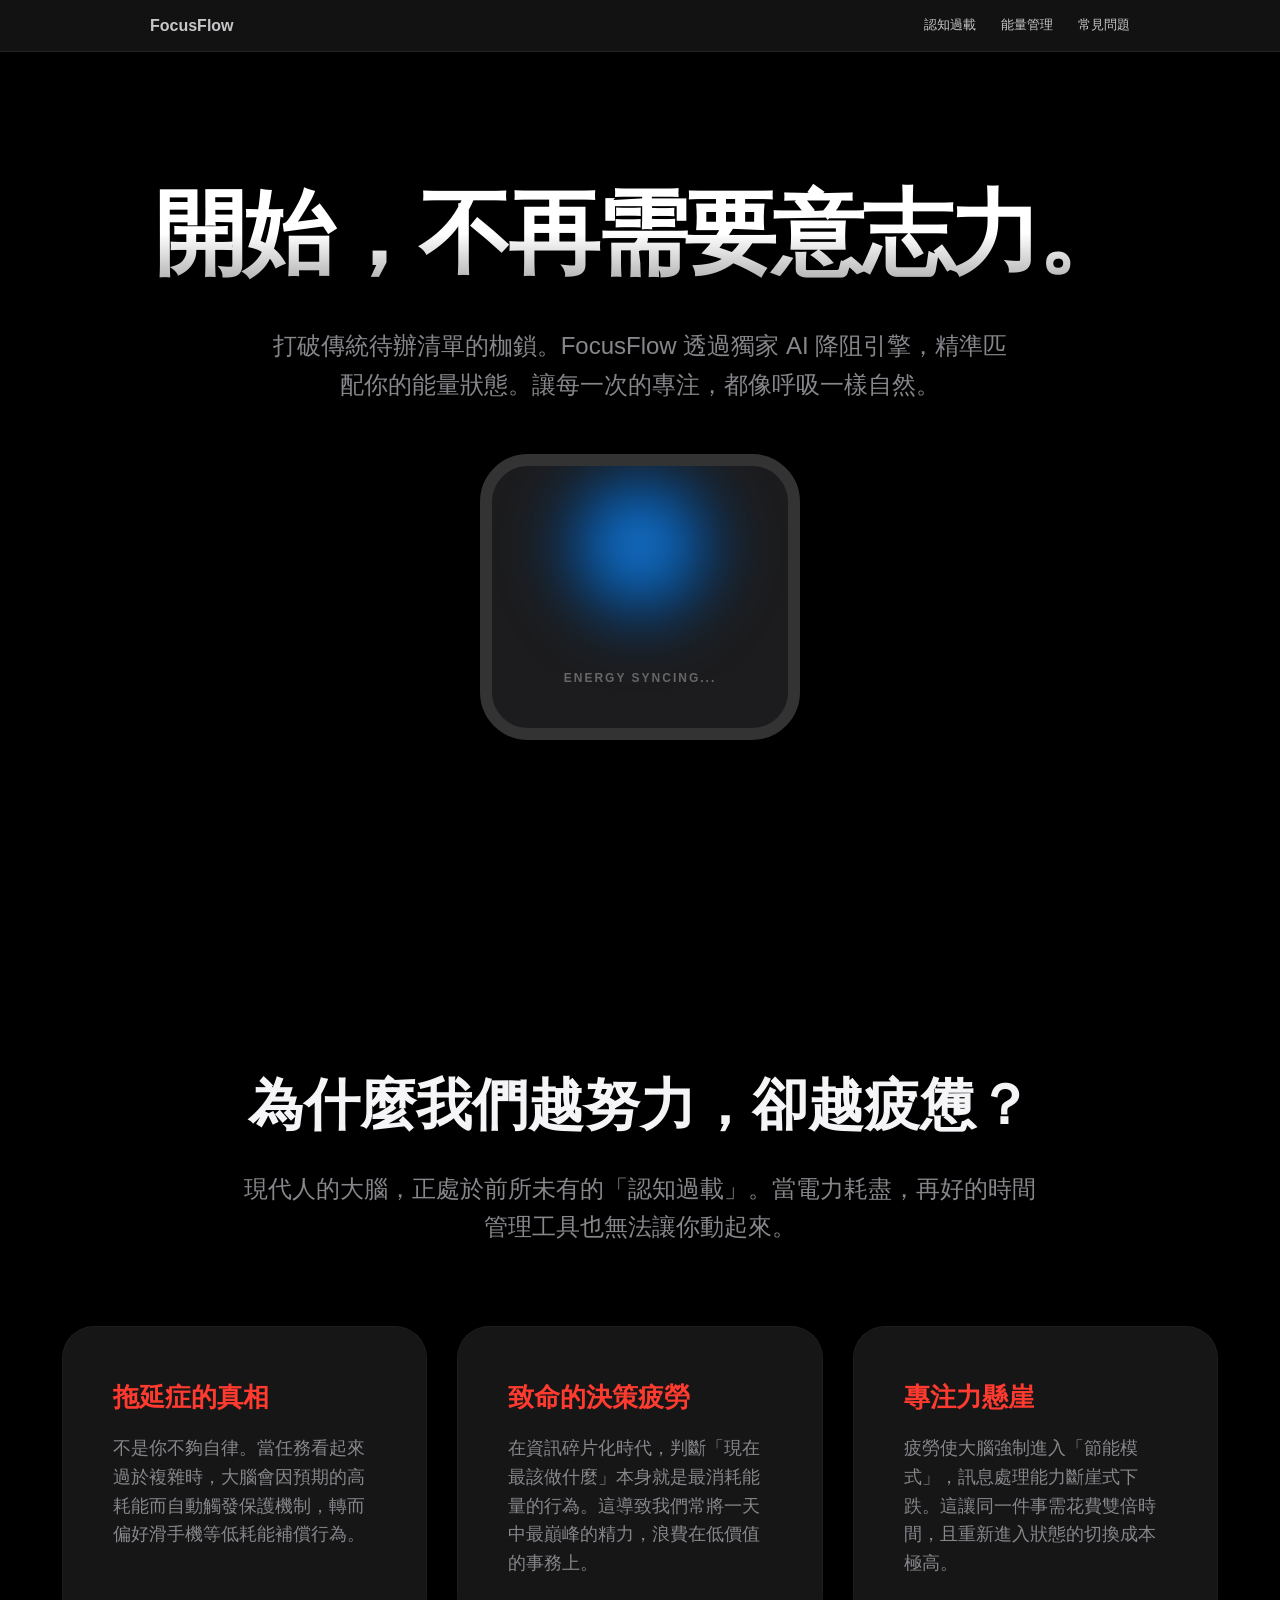
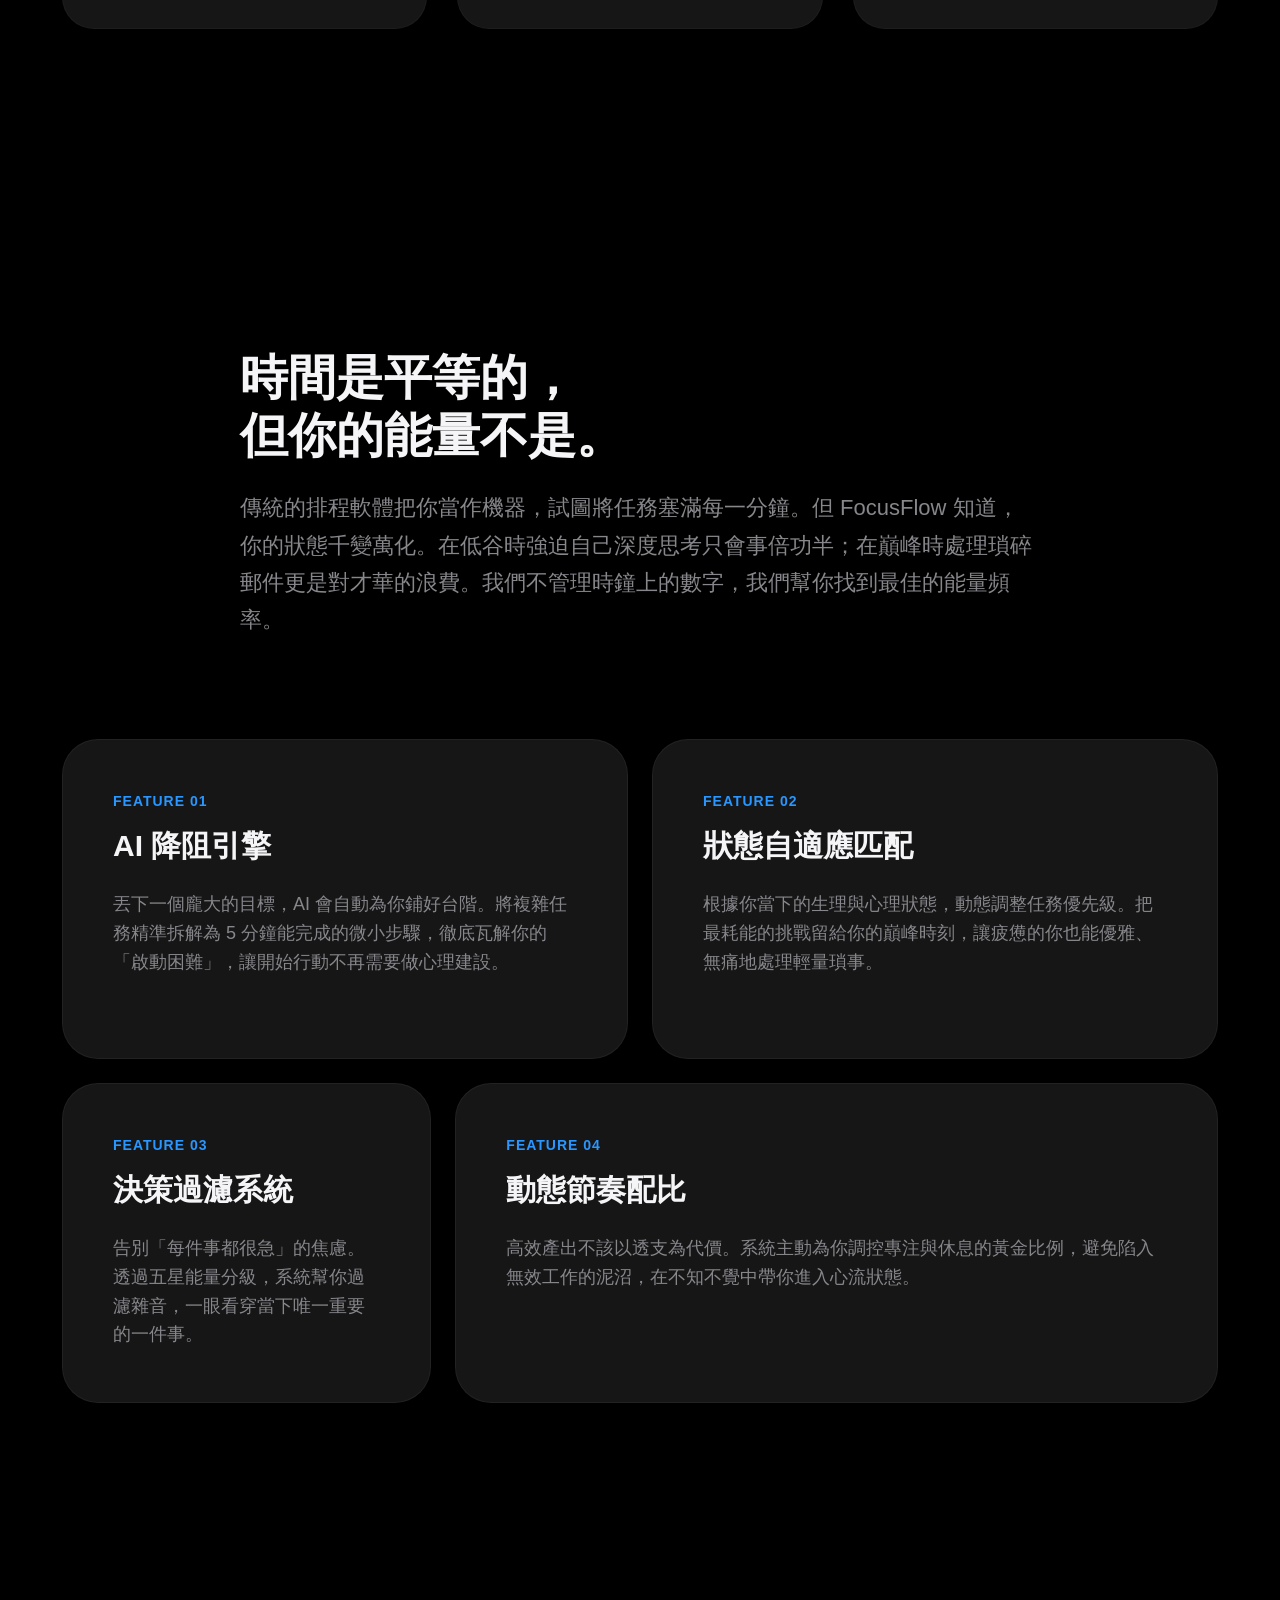
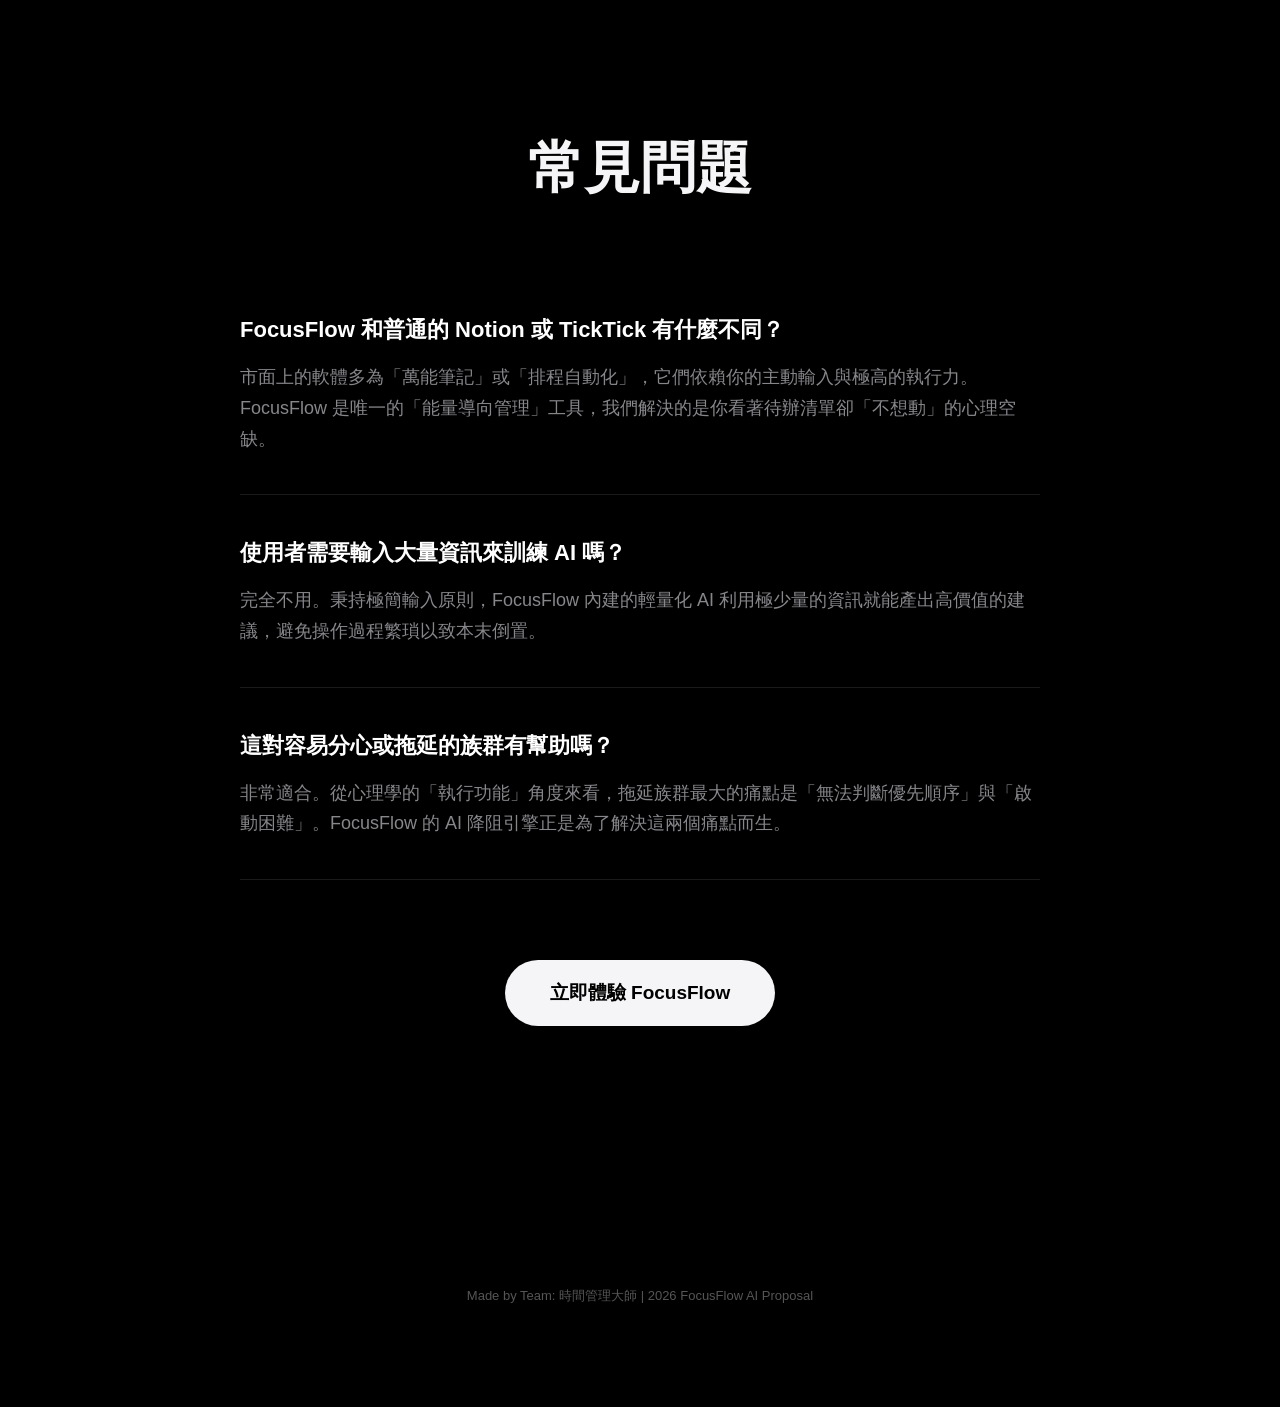
==== commit 49fe5025: "Update index.html" ====
--- a/index.html
+++ b/index.html
@@ -3,173 +3,178 @@
 <head>
     <meta charset="UTF-8">
     <meta name="viewport" content="width=device-width, initial-scale=1.0">
-    <title>FocusFlow AI | 讓對的事，在對的狀態完成</title>
+    <title>FocusFlow AI - 重新定義專注的未來</title>
     <style>
         :root {
-            --bg: #000000;
-            --text: #f5f5f7;
-            --text-m: #86868b;
-            --accent: #2997ff;
-            --error: #ff3b30;
-            --glass: rgba(22, 22, 23, 0.85);
-            --card: #161617;
+            --bg: #000; --text: #f5f5f7; --text-m: #86868b; --accent: #2997ff;
+            --glass: rgba(22, 22, 23, 0.85); --card: #161617;
+        }
+        * { box-sizing: border-box; margin: 0; padding: 0; }
+        html { scroll-behavior: smooth; }
+        body {
+            font-family: -apple-system, BlinkMacSystemFont, "SF Pro TC", "PingFang TC", sans-serif;
+            background: var(--bg); color: var(--text); line-height: 1.6;
+            -webkit-font-smoothing: antialiased; overflow-x: hidden;
         }
 
-        * { box-sizing: border-box; margin: 0; padding: 0; }
-        html { scroll-behavior: smooth; }
-        
-        body {
-            font-family: -apple-system, BlinkMacSystemFont, "SF Pro TC", "PingFang TC", "Helvetica Neue", sans-serif;
-            background: var(--bg);
-            color: var(--text);
-            line-height: 1.6;
-            -webkit-font-smoothing: antialiased;
-            overflow-x: hidden;
-        }
-
-        /* Apple 質感導覽列 */
+        /* 蘋果級毛玻璃導覽列 */
         nav {
             position: fixed; top: 0; width: 100%; height: 52px;
-            background: var(--glass);
-            backdrop-filter: saturate(180%) blur(20px);
+            background: var(--glass); backdrop-filter: saturate(180%) blur(20px);
             -webkit-backdrop-filter: saturate(180%) blur(20px);
             z-index: 1000; display: flex; justify-content: center;
             border-bottom: 1px solid rgba(255,255,255,0.08);
         }
-        .nav-c { width: 100%; max-width: 1024px; display: flex; align-items: center; justify-content: space-between; padding: 0 22px; font-size: 13px; font-weight: 500; }
+        .nav-c { width: 100%; max-width: 1024px; display: flex; align-items: center; justify-content: space-between; padding: 0 22px; font-size: 13px; }
         .nav-c a { color: var(--text); text-decoration: none; opacity: 0.8; transition: 0.3s; }
         .nav-c a:hover { opacity: 1; color: var(--accent); }
 
-        /* 滑動揭曉特效 */
-        .reveal { opacity: 0; transform: translateY(50px); transition: 1.2s cubic-bezier(0.15, 0, 0.15, 1); }
-        .reveal.active { opacity: 1; transform: translateY(0); }
+        /* 滑動揭曉動畫 */
+        .reveal { opacity: 0; transform: translateY(40px) scale(0.98); transition: all 1s cubic-bezier(0.15, 0, 0.15, 1); }
+        .reveal.active { opacity: 1; transform: translateY(0) scale(1); }
 
-        /* Hero 視覺區塊 */
-        .hero { height: 100vh; display: flex; flex-direction: column; justify-content: center; align-items: center; text-align: center; padding: 0 20px; }
-        .hero h1 { 
-            font-size: clamp(48px, 10vw, 84px); font-weight: 700; letter-spacing: -0.04em; 
-            background: linear-gradient(180deg, #fff 40%, #888 100%); 
-            -webkit-background-clip: text; -webkit-text-fill-color: transparent;
-            line-height: 1.1; margin-bottom: 24px;
-        }
-        .hero p { font-size: clamp(18px, 2.5vw, 26px); color: var(--text-m); max-width: 800px; margin-bottom: 60px; font-weight: 400; }
+        .section { padding: 160px 22px; max-width: 1200px; margin: 0 auto; text-align: center; }
 
-        /* 能量核心動畫 */
-        .core-container { position: relative; width: 300px; height: 300px; display: flex; justify-content: center; align-items: center; }
-        .core-orb { 
-            width: 140px; height: 140px; 
-            background: radial-gradient(circle, var(--accent), #004488, transparent); 
-            filter: blur(35px); border-radius: 50%; 
-            animation: core-pulse 4s infinite ease-in-out; 
-        }
-        @keyframes core-pulse { 0%, 100% { transform: scale(1); opacity: 0.4; } 50% { transform: scale(1.6); opacity: 0.9; } }
+        /* Hero 區塊 */
+        .hero { height: 100vh; display: flex; flex-direction: column; justify-content: center; align-items: center; }
+        .hero h1 { font-size: clamp(48px, 12vw, 92px); font-weight: 700; letter-spacing: -0.04em; background: linear-gradient(180deg, #fff 50%, #888 100%); -webkit-background-clip: text; -webkit-text-fill-color: transparent; margin-bottom: 20px; }
+        .hero p { font-size: clamp(18px, 2.5vw, 24px); color: var(--text-m); max-width: 750px; margin-bottom: 50px; line-height: 1.6; }
 
-        /* 產品層次：痛點分析 */
-        .section-dark { padding: 140px 22px; background: #000; border-top: 1px solid #111; }
-        .section-label { color: var(--accent); font-weight: 700; font-size: 14px; letter-spacing: 2px; margin-bottom: 20px; display: block; }
-        .section-title { font-size: clamp(32px, 5vw, 56px); font-weight: 700; margin-bottom: 20px; letter-spacing: -0.02em; }
-        .section-desc { font-size: 20px; color: var(--text-m); max-width: 750px; margin: 0 auto 80px; }
+        /* 能量核心 */
+        .mockup { width: 320px; height: 550px; background: #1c1c1e; border: 12px solid #333; border-radius: 48px; position: relative; overflow: hidden; box-shadow: 0 50px 100px rgba(0,0,0,0.6); }
+        .core { width: 160px; height: 160px; background: radial-gradient(circle, #2997ff, #004488, transparent); filter: blur(30px); border-radius: 50%; position: absolute; top: 30%; left: 50%; transform: translate(-50%, -50%); animation: pulse 4s infinite ease-in-out; }
+        @keyframes pulse { 0%, 100% { transform: translate(-50%, -50%) scale(1); opacity: 0.5; } 50% { transform: translate(-50%, -50%) scale(1.4); opacity: 0.9; } }
 
-        .grid-3 { display: grid; grid-template-columns: repeat(auto-fit, minmax(300px, 1fr)); gap: 30px; max-width: 1200px; margin: 0 auto; }
-        .card { background: var(--card); padding: 50px 40px; border-radius: 32px; text-align: left; transition: 0.4s; border: 1px solid rgba(255,255,255,0.03); }
-        .card:hover { transform: translateY(-10px); border-color: var(--accent); }
-        .card h3 { font-size: 26px; margin-bottom: 15px; font-weight: 600; }
-        .card p { font-size: 17px; color: var(--text-m); line-height: 1.7; }
-        .card.warning h3 { color: var(--error); }
+        /* 痛點區塊 */
+        .problem-section { background: #000; }
+        .problem-grid { display: grid; grid-template-columns: repeat(auto-fit, minmax(300px, 1fr)); gap: 30px; margin-top: 80px; }
+        .p-card { background: var(--card); padding: 50px; border-radius: 32px; text-align: left; border: 1px solid rgba(255,255,255,0.03); }
+        .p-card h3 { font-size: 26px; margin-bottom: 15px; color: #ff3b30; font-weight: 600; }
+        .p-card p { font-size: 18px; color: var(--text-m); line-height: 1.6; }
 
-        /* 產品層次：核心技術 (Bento Grid) */
-        .bento-grid { display: grid; grid-template-columns: repeat(6, 1fr); grid-auto-rows: minmax(300px, auto); gap: 24px; max-width: 1200px; margin: 0 auto; }
-        .bento-item { background: var(--card); border-radius: 36px; padding: 45px; text-align: left; border: 1px solid rgba(255,255,255,0.05); }
-        .b-large { grid-column: 1 / 4; }
-        .b-medium { grid-column: 4 / 7; }
-        .b-full { grid-column: 1 / 7; text-align: center; }
+        /* 核心哲學 */
+        .philosophy { max-width: 800px; margin: 0 auto 100px; text-align: left; }
+        .philosophy h2 { font-size: 48px; margin-bottom: 25px; line-height: 1.2; }
+        .philosophy p { font-size: 22px; color: var(--text-m); line-height: 1.7; }
 
-        /* 按鈕樣式 */
-        .cta-btn { 
-            background: var(--text); color: #000; padding: 18px 45px; border-radius: 980px; 
-            font-size: 18px; font-weight: 600; text-decoration: none; transition: 0.3s; display: inline-block;
-        }
-        .cta-btn:hover { transform: scale(1.05); background: #fff; }
+        /* Bento Grid 功能區塊 */
+        .bento { display: grid; grid-template-columns: repeat(6, 1fr); grid-auto-rows: minmax(320px, auto); gap: 24px; margin-top: 40px; }
+        .b-item { background: var(--card); border-radius: 36px; padding: 50px; text-align: left; transition: 0.4s cubic-bezier(0.4, 0, 0.2, 1); border: 1px solid rgba(255,255,255,0.05); }
+        .b-item:hover { transform: translateY(-10px); border-color: var(--accent); box-shadow: 0 20px 40px rgba(0,0,0,0.4); }
+        .b-item h3 { font-size: 30px; margin-bottom: 20px; font-weight: 600; }
+        .b-item p { font-size: 18px; color: var(--text-m); line-height: 1.6; }
+        
+        .b-1 { grid-column: 1 / 4; }
+        .b-2 { grid-column: 4 / 7; }
+        .b-3 { grid-column: 1 / 3; }
+        .b-4 { grid-column: 3 / 7; }
 
-        footer { padding: 80px 22px; text-align: center; color: #444; font-size: 13px; border-top: 1px solid #111; }
+        /* FAQ */
+        .faq { max-width: 800px; margin: 0 auto; text-align: left; }
+        .faq-i { border-bottom: 1px solid rgba(255,255,255,0.1); padding: 40px 0; }
+        .faq-i h4 { font-size: 22px; margin-bottom: 15px; color: #fff; font-weight: 600; }
+        .faq-i p { font-size: 18px; color: var(--text-m); line-height: 1.7; }
+
+        .btn { background: var(--text); color: #000; padding: 18px 45px; border-radius: 980px; font-size: 19px; font-weight: 600; text-decoration: none; display: inline-block; transition: 0.3s; margin-top: 80px; }
+        .btn:hover { transform: scale(1.05); background: #fff; }
 
         @media (max-width: 768px) {
-            .bento-grid { grid-template-columns: 1fr; }
-            .b-large, .b-medium, .b-full { grid-column: 1 / -1; }
-            .hero h1 { font-size: 44px; }
+            .bento { grid-template-columns: 1fr; }
+            .b-1, .b-2, .b-3, .b-4 { grid-column: 1 / -1; }
+            .b-item { padding: 40px; }
         }
     </style>
 </head>
 <body>
+    <nav><div class="nav-c">
+        <a href="#" style="font-weight: 600; font-size: 16px;">FocusFlow</a>
+        <div style="display:flex; gap:25px;">
+            <a href="#problem">認知過載</a>
+            <a href="#features">能量管理</a>
+            <a href="#faq">常見問題</a>
+        </div>
+    </div></nav>
 
-    <nav>
-        <div class="nav-c">
-            <a href="#" style="font-weight: 700; font-size: 16px; letter-spacing: -0.5px;">FocusFlow</a>
-            <div style="display:flex; gap:30px;">
-                <a href="#problem">痛點</a>
-                <a href="#solution">方案</a>
-                <a href="faq.html">FAQ</a>
-            </div>
-        </div>
-    </nav>
-
-    <header class="hero">
+    <header class="section hero">
         <h1 class="reveal">開始，不再需要意志力。</h1>
-        <p class="reveal">這不是另一款複雜的清單工具。我們透過 AI 降阻引擎，將龐大的目標轉化為順滑的行動。讓你的專注，不再被焦慮吞噬。</p>
-        <div class="core-container reveal">
-            <div class="core-orb"></div>
-            <div style="position:absolute; top:115%; color:var(--accent); font-weight:700; letter-spacing:3px; font-size:12px;">AI ENERGY SYNCING</div>
+        <p class="reveal">打破傳統待辦清單的枷鎖。FocusFlow 透過獨家 AI 降阻引擎，精準匹配你的能量狀態。讓每一次的專注，都像呼吸一樣自然。</p>
+        <div class="mockup reveal">
+            <div class="core"></div>
+            <div style="position:absolute; bottom:40px; width:100%; text-align:center; color:#666; font-size:12px; letter-spacing:2px; font-weight:600;">ENERGY SYNCING...</div>
         </div>
     </header>
 
-    <section id="problem" class="section-dark">
-        <div style="text-align:center;">
-            <span class="section-label reveal">THE CHALLENGE</span>
-            <h2 class="section-title reveal">為什麼我們越努力，越疲憊？</h2>
-            <p class="section-desc reveal">傳統的時間管理將大腦視為機器，試圖填滿每一分鐘。但真相是，你的「認知能量」才是決定效率的唯一指標。</p>
-        </div>
-
-        <div class="grid-3">
-            <div class="card warning reveal">
-                <h3>認知過載</h3>
-                <p>資訊碎片的轟炸讓大腦長期處於「節能模式」。當訊息處理能力下降，即使是再簡單的任務，也會顯得重如千斤。</p>
+    <section id="problem" class="section problem-section">
+        <h2 class="reveal" style="font-size: 56px; margin-bottom: 20px; font-weight: 700;">為什麼我們越努力，卻越疲憊？</h2>
+        <p class="reveal" style="color:var(--text-m); font-size: 24px; max-width: 800px; margin: 0 auto;">現代人的大腦，正處於前所未有的「認知過載」。當電力耗盡，再好的時間管理工具也無法讓你動起來。</p>
+        
+        <div class="problem-grid">
+            <div class="p-card reveal">
+                <h3>拖延症的真相</h3>
+                <p>不是你不夠自律。當任務看起來過於複雜時，大腦會因預期的高耗能而自動觸發保護機制，轉而偏好滑手機等低耗能補償行為。</p>
             </div>
-            <div class="card warning reveal">
-                <h3>拖延的科學</h3>
-                <p>這不是懶惰，而是大腦的防禦。當任務看起來過於複雜，你的邊緣系統會預判高耗能而產生抗拒，強迫你轉向低耗能的補償行為。</p>
+            <div class="p-card reveal">
+                <h3>致命的決策疲勞</h3>
+                <p>在資訊碎片化時代，判斷「現在最該做什麼」本身就是最消耗能量的行為。這導致我們常將一天中最巔峰的精力，浪費在低價值的事務上。</p>
             </div>
-            <div class="card warning reveal">
-                <h3>決策疲勞</h3>
-                <p>判斷「現在最該做什麼」本身就是最消耗能量的決策。這導致你在清單前猶豫不決，將最好的精力浪費在低價值的排序上。</p>
+            <div class="p-card reveal">
+                <h3>專注力懸崖</h3>
+                <p>疲勞使大腦強制進入「節能模式」，訊息處理能力斷崖式下跌。這讓同一件事需花費雙倍時間，且重新進入狀態的切換成本極高。</p>
             </div>
         </div>
     </section>
 
-    <section id="solution" class="section-dark" style="background: #090909;">
-        <div style="text-align:center;">
-            <span class="section-label reveal">OUR APPROACH</span>
-            <h2 class="section-title reveal">管理能量，而非時間。</h2>
+    <section id="features" class="section">
+        <div class="philosophy reveal">
+            <h2>時間是平等的，<br>但你的能量不是。</h2>
+            <p>傳統的排程軟體把你當作機器，試圖將任務塞滿每一分鐘。但 FocusFlow 知道，你的狀態千變萬化。在低谷時強迫自己深度思考只會事倍功半；在巔峰時處理瑣碎郵件更是對才華的浪費。我們不管理時鐘上的數字，我們幫你找到最佳的能量頻率。</p>
         </div>
 
-        <div class="bento-grid">
-            <div class="bento-item b-large reveal">
-                <h3 style="color:var(--accent)">AI 降阻引擎</h3>
-                <p>只需丟出一個模糊的想法，AI 會自動為你鋪好台階。將龐雜專案拆解為「5 分鐘即可完成」的微小步驟，徹底根除啟動困難。</p>
+        <div class="bento">
+            <div class="b-item b-1 reveal">
+                <span style="color:var(--accent); font-size:14px; font-weight:700; letter-spacing:1px; display:block; margin-bottom:10px;">FEATURE 01</span>
+                <h3>AI 降阻引擎</h3>
+                <p>丟下一個龐大的目標，AI 會自動為你鋪好台階。將複雜任務精準拆解為 5 分鐘能完成的微小步驟，徹底瓦解你的「啟動困難」，讓開始行動不再需要做心理建設。</p>
             </div>
-            <div class="bento-item b-medium reveal">
-                <h3 style="color:var(--accent)">狀態自適應匹配</h3>
-                <p>偵測當下的精力水平。在高峰時處理核心目標，在疲憊時無痛媒合輕量事務，讓每一分電力都用在對的地方。</p>
+            <div class="b-item b-2 reveal">
+                <span style="color:var(--accent); font-size:14px; font-weight:700; letter-spacing:1px; display:block; margin-bottom:10px;">FEATURE 02</span>
+                <h3>狀態自適應匹配</h3>
+                <p>根據你當下的生理與心理狀態，動態調整任務優先級。把最耗能的挑戰留給你的巔峰時刻，讓疲憊的你也能優雅、無痛地處理輕量瑣事。</p>
             </div>
-            <div class="bento-item b-full reveal">
-                <h3 style="color:var(--accent)">不再需要做決定</h3>
-                <p>FocusFlow 幫你過濾雜音。透過五星能量分級，你一眼就能看穿當下唯一重要的一件事。決策不再是負擔，執行才是重點。</p>
-                <a href="#" class="cta-btn">立即重拾專注</a>
+            <div class="b-item b-3 reveal">
+                <span style="color:var(--accent); font-size:14px; font-weight:700; letter-spacing:1px; display:block; margin-bottom:10px;">FEATURE 03</span>
+                <h3>決策過濾系統</h3>
+                <p>告別「每件事都很急」的焦慮。透過五星能量分級，系統幫你過濾雜音，一眼看穿當下唯一重要的一件事。</p>
+            </div>
+            <div class="b-item b-4 reveal">
+                <span style="color:var(--accent); font-size:14px; font-weight:700; letter-spacing:1px; display:block; margin-bottom:10px;">FEATURE 04</span>
+                <h3>動態節奏配比</h3>
+                <p>高效產出不該以透支為代價。系統主動為你調控專注與休息的黃金比例，避免陷入無效工作的泥沼，在不知不覺中帶你進入心流狀態。</p>
             </div>
         </div>
     </section>
 
-    <footer>
-        FocusFlow AI | Made by Team: 時間管理大師 | 2026 產品提案
+    <section id="faq" class="section">
+        <h2 class="reveal" style="font-size: 56px; margin-bottom: 60px;">常見問題</h2>
+        <div class="faq reveal">
+            <div class="faq-i">
+                <h4>FocusFlow 和普通的 Notion 或 TickTick 有什麼不同？</h4>
+                <p>市面上的軟體多為「萬能筆記」或「排程自動化」，它們依賴你的主動輸入與極高的執行力。FocusFlow 是唯一的「能量導向管理」工具，我們解決的是你看著待辦清單卻「不想動」的心理空缺。</p>
+            </div>
+            <div class="faq-i">
+                <h4>使用者需要輸入大量資訊來訓練 AI 嗎？</h4>
+                <p>完全不用。秉持極簡輸入原則，FocusFlow 內建的輕量化 AI 利用極少量的資訊就能產出高價值的建議，避免操作過程繁瑣以致本末倒置。</p>
+            </div>
+            <div class="faq-i">
+                <h4>這對容易分心或拖延的族群有幫助嗎？</h4>
+                <p>非常適合。從心理學的「執行功能」角度來看，拖延族群最大的痛點是「無法判斷優先順序」與「啟動困難」。FocusFlow 的 AI 降阻引擎正是為了解決這兩個痛點而生。</p>
+            </div>
+        </div>
+        <a href="#" class="btn reveal">立即體驗 FocusFlow</a>
+    </section>
+
+    <footer style="padding: 100px 20px; text-align: center; color: #555; font-size: 13px;">
+        Made by Team: 時間管理大師 | 2026 FocusFlow AI Proposal
     </footer>
 
     <script>
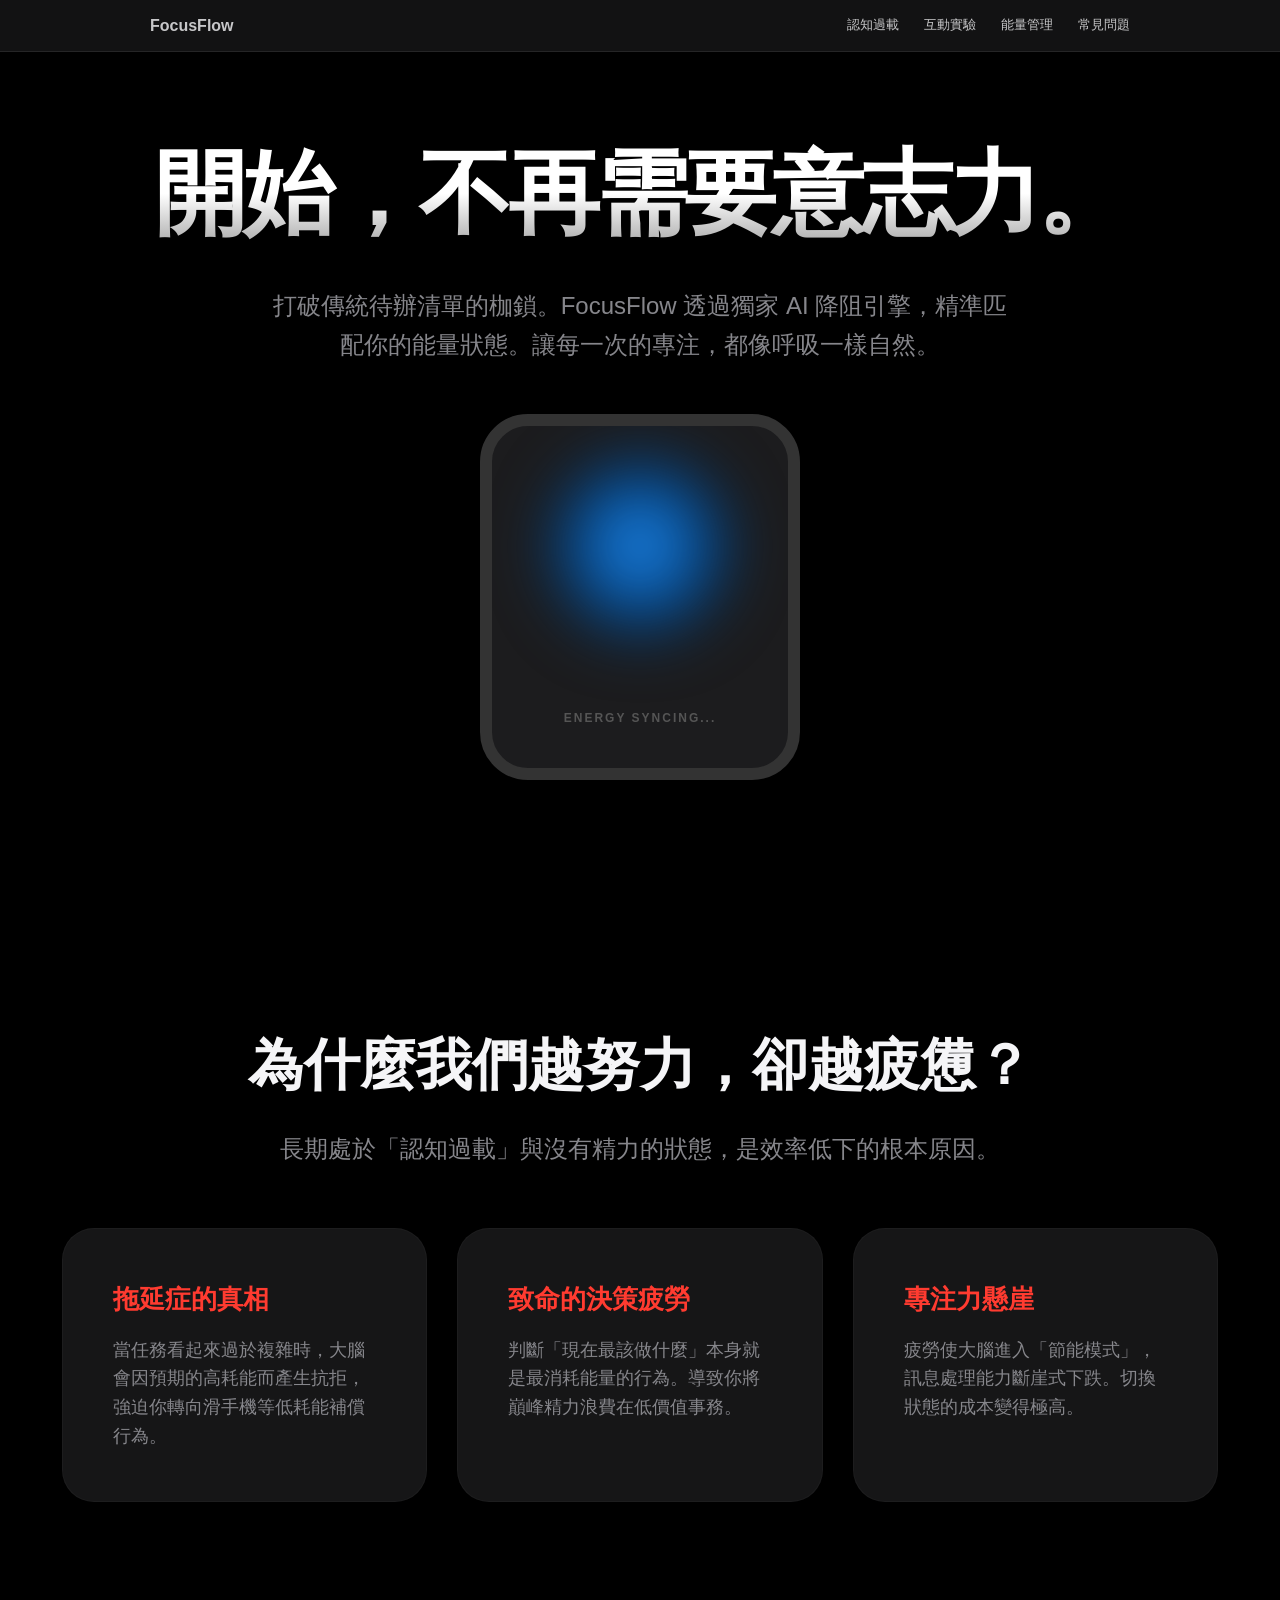
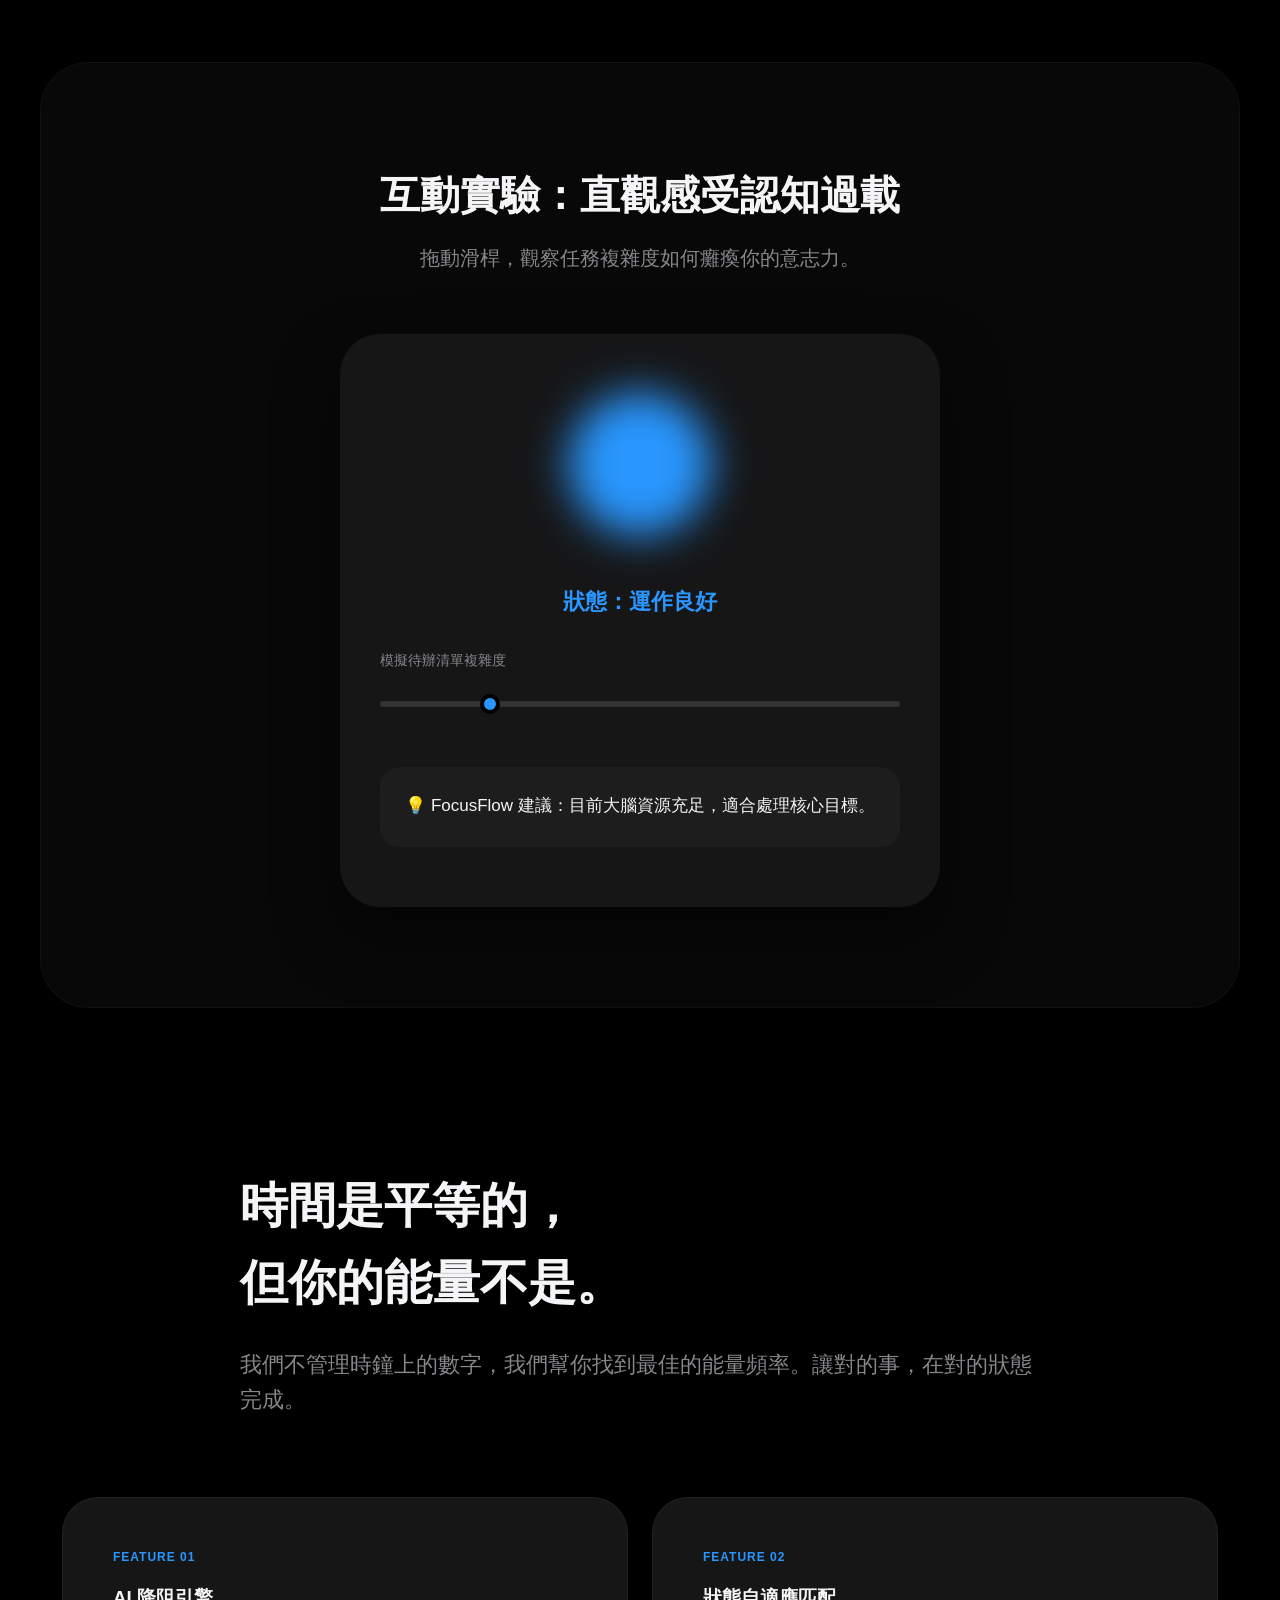
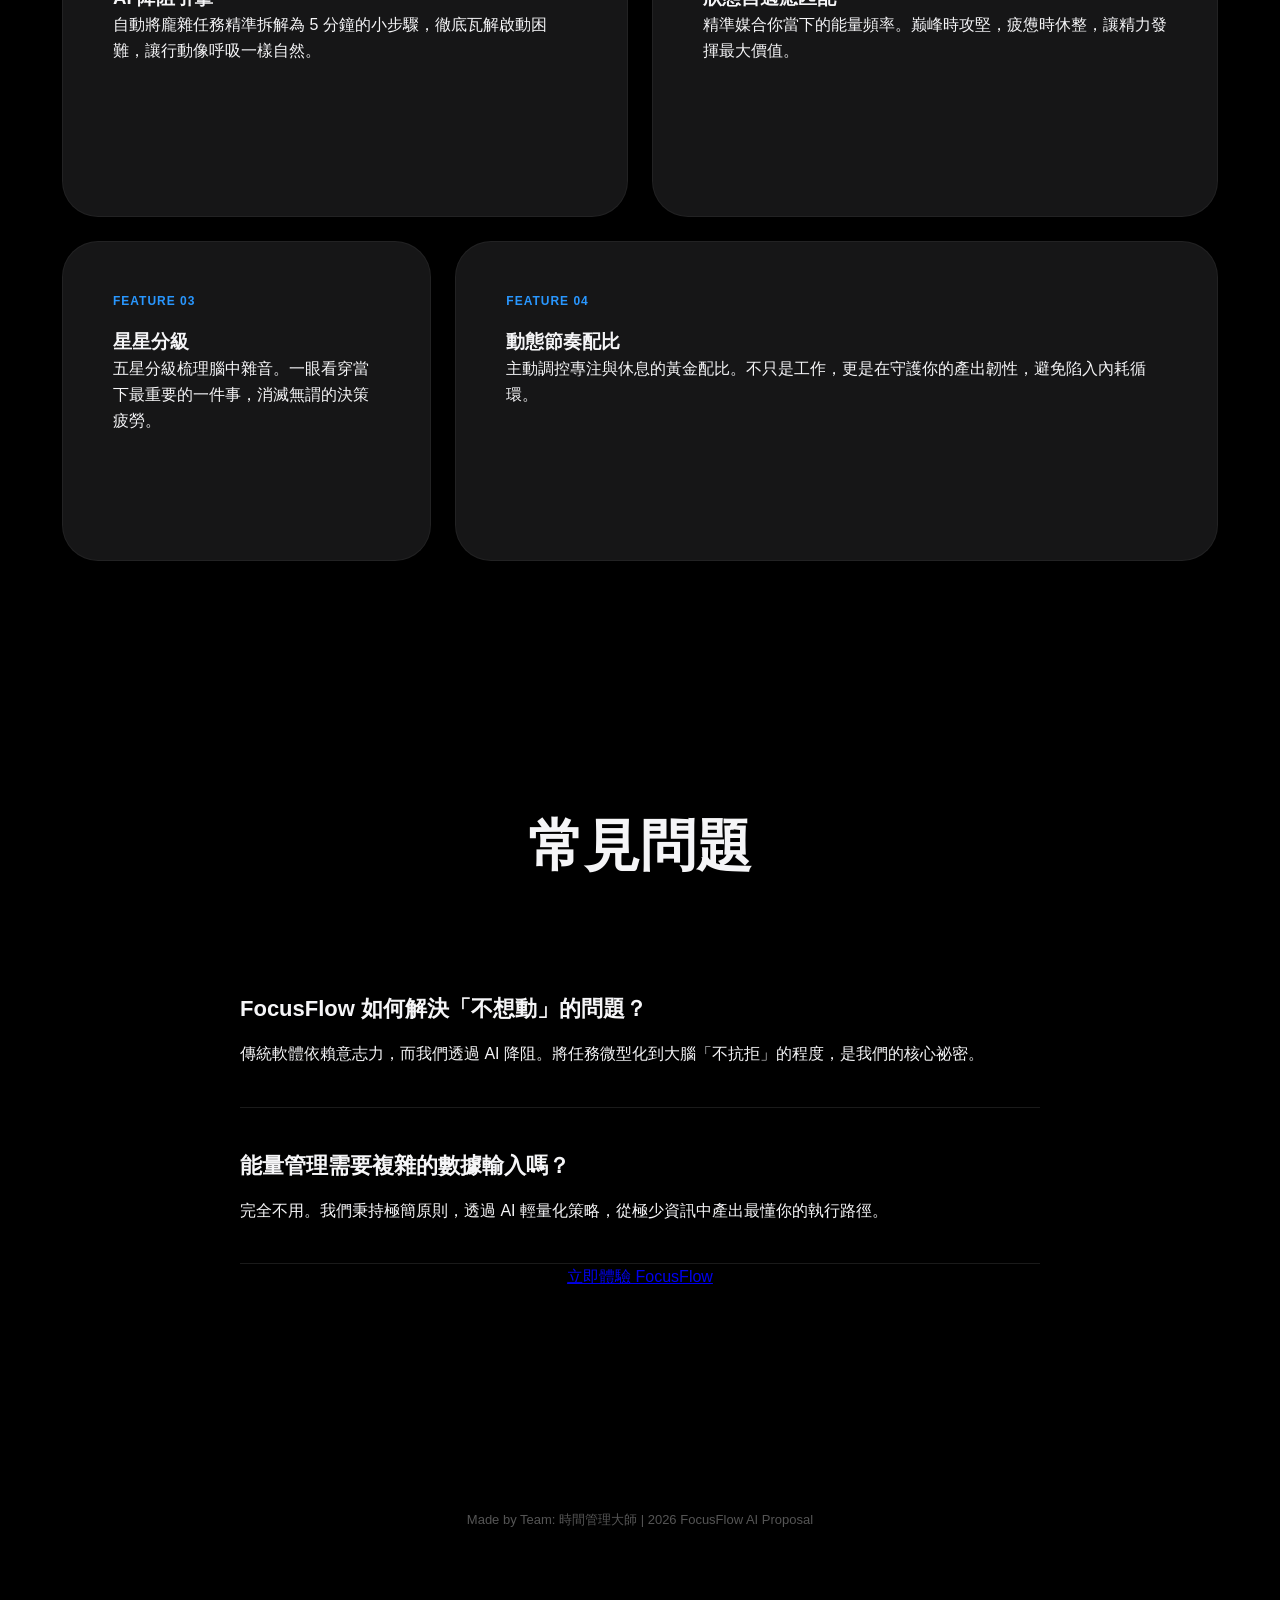
==== commit e9730786: "Update index.html" ====
--- a/index.html
+++ b/index.html
@@ -7,7 +7,7 @@
     <style>
         :root {
             --bg: #000; --text: #f5f5f7; --text-m: #86868b; --accent: #2997ff;
-            --glass: rgba(22, 22, 23, 0.85); --card: #161617;
+            --glass: rgba(22, 22, 23, 0.85); --card: #161617; --error: #ff3b30;
         }
         * { box-sizing: border-box; margin: 0; padding: 0; }
         html { scroll-behavior: smooth; }
@@ -21,7 +21,6 @@
         nav {
             position: fixed; top: 0; width: 100%; height: 52px;
             background: var(--glass); backdrop-filter: saturate(180%) blur(20px);
-            -webkit-backdrop-filter: saturate(180%) blur(20px);
             z-index: 1000; display: flex; justify-content: center;
             border-bottom: 1px solid rgba(255,255,255,0.08);
         }
@@ -29,59 +28,50 @@
         .nav-c a { color: var(--text); text-decoration: none; opacity: 0.8; transition: 0.3s; }
         .nav-c a:hover { opacity: 1; color: var(--accent); }
 
-        /* 滑動揭曉動畫 */
-        .reveal { opacity: 0; transform: translateY(40px) scale(0.98); transition: all 1s cubic-bezier(0.15, 0, 0.15, 1); }
+        /* 動畫類別 */
+        .reveal { opacity: 0; transform: translateY(50px) scale(0.98); transition: all 1.2s cubic-bezier(0.15, 0, 0.15, 1); }
         .reveal.active { opacity: 1; transform: translateY(0) scale(1); }
 
-        .section { padding: 160px 22px; max-width: 1200px; margin: 0 auto; text-align: center; }
+        .section { padding: 120px 22px; max-width: 1200px; margin: 0 auto; text-align: center; }
 
         /* Hero 區塊 */
         .hero { height: 100vh; display: flex; flex-direction: column; justify-content: center; align-items: center; }
         .hero h1 { font-size: clamp(48px, 12vw, 92px); font-weight: 700; letter-spacing: -0.04em; background: linear-gradient(180deg, #fff 50%, #888 100%); -webkit-background-clip: text; -webkit-text-fill-color: transparent; margin-bottom: 20px; }
-        .hero p { font-size: clamp(18px, 2.5vw, 24px); color: var(--text-m); max-width: 750px; margin-bottom: 50px; line-height: 1.6; }
-
-        /* 能量核心 */
+        .hero p { font-size: clamp(18px, 2.5vw, 24px); color: var(--text-m); max-width: 750px; margin-bottom: 50px; }
+
+        /* 能量核心視覺 */
         .mockup { width: 320px; height: 550px; background: #1c1c1e; border: 12px solid #333; border-radius: 48px; position: relative; overflow: hidden; box-shadow: 0 50px 100px rgba(0,0,0,0.6); }
-        .core { width: 160px; height: 160px; background: radial-gradient(circle, #2997ff, #004488, transparent); filter: blur(30px); border-radius: 50%; position: absolute; top: 30%; left: 50%; transform: translate(-50%, -50%); animation: pulse 4s infinite ease-in-out; }
+        .core { width: 180px; height: 180px; background: radial-gradient(circle, var(--accent), #004488, transparent); filter: blur(30px); border-radius: 50%; position: absolute; top: 35%; left: 50%; transform: translate(-50%, -50%); animation: pulse 4s infinite ease-in-out; }
         @keyframes pulse { 0%, 100% { transform: translate(-50%, -50%) scale(1); opacity: 0.5; } 50% { transform: translate(-50%, -50%) scale(1.4); opacity: 0.9; } }
 
-        /* 痛點區塊 */
-        .problem-section { background: #000; }
-        .problem-grid { display: grid; grid-template-columns: repeat(auto-fit, minmax(300px, 1fr)); gap: 30px; margin-top: 80px; }
-        .p-card { background: var(--card); padding: 50px; border-radius: 32px; text-align: left; border: 1px solid rgba(255,255,255,0.03); }
-        .p-card h3 { font-size: 26px; margin-bottom: 15px; color: #ff3b30; font-weight: 600; }
-        .p-card p { font-size: 18px; color: var(--text-m); line-height: 1.6; }
-
-        /* 核心哲學 */
-        .philosophy { max-width: 800px; margin: 0 auto 100px; text-align: left; }
-        .philosophy h2 { font-size: 48px; margin-bottom: 25px; line-height: 1.2; }
-        .philosophy p { font-size: 22px; color: var(--text-m); line-height: 1.7; }
+        /* 認知過載區塊 */
+        .problem-grid { display: grid; grid-template-columns: repeat(auto-fit, minmax(300px, 1fr)); gap: 30px; margin-top: 60px; }
+        .p-card { background: var(--card); padding: 50px; border-radius: 32px; text-align: left; border: 1px solid rgba(255,255,255,0.03); position: relative; }
+        .p-card h3 { font-size: 26px; margin-bottom: 15px; color: var(--error); font-weight: 600; }
+        .p-card p { font-size: 18px; color: var(--text-m); }
+
+        /* 互動模擬器容器 */
+        .simulator-section { background: #080808; border-radius: 48px; padding: 100px 22px; margin: 40px auto; border: 1px solid #111; }
+        .sim-box { max-width: 600px; margin: 0 auto; background: #161617; padding: 60px 40px; border-radius: 40px; box-shadow: 0 30px 60px rgba(0,0,0,0.5); }
+        #brain-orb { width: 140px; height: 140px; background: var(--accent); border-radius: 50%; margin: 0 auto 50px; filter: blur(20px); transition: all 0.3s cubic-bezier(0.4, 0, 0.2, 1); box-shadow: 0 0 30px rgba(41, 151, 255, 0.3); }
 
         /* Bento Grid 功能區塊 */
-        .bento { display: grid; grid-template-columns: repeat(6, 1fr); grid-auto-rows: minmax(320px, auto); gap: 24px; margin-top: 40px; }
-        .b-item { background: var(--card); border-radius: 36px; padding: 50px; text-align: left; transition: 0.4s cubic-bezier(0.4, 0, 0.2, 1); border: 1px solid rgba(255,255,255,0.05); }
-        .b-item:hover { transform: translateY(-10px); border-color: var(--accent); box-shadow: 0 20px 40px rgba(0,0,0,0.4); }
-        .b-item h3 { font-size: 30px; margin-bottom: 20px; font-weight: 600; }
-        .b-item p { font-size: 18px; color: var(--text-m); line-height: 1.6; }
-        
-        .b-1 { grid-column: 1 / 4; }
-        .b-2 { grid-column: 4 / 7; }
-        .b-3 { grid-column: 1 / 3; }
-        .b-4 { grid-column: 3 / 7; }
+        .bento { display: grid; grid-template-columns: repeat(6, 1fr); grid-auto-rows: minmax(320px, auto); gap: 24px; margin-top: 60px; }
+        .b-item { background: var(--card); border-radius: 36px; padding: 50px; text-align: left; transition: 0.5s cubic-bezier(0.15, 0, 0.15, 1); border: 1px solid rgba(255,255,255,0.05); }
+        .b-item:hover { transform: translateY(-10px); border-color: var(--accent); }
+        .b-1 { grid-column: 1 / 4; } .b-2 { grid-column: 4 / 7; } .b-3 { grid-column: 1 / 3; } .b-4 { grid-column: 3 / 7; }
+
+        input[type=range] { -webkit-appearance: none; width: 100%; background: #333; height: 6px; border-radius: 3px; outline: none; margin: 20px 0; }
+        input[type=range]::-webkit-slider-thumb { -webkit-appearance: none; width: 20px; height: 20px; background: var(--accent); border-radius: 50%; cursor: pointer; border: 4px solid #000; }
 
         /* FAQ */
         .faq { max-width: 800px; margin: 0 auto; text-align: left; }
         .faq-i { border-bottom: 1px solid rgba(255,255,255,0.1); padding: 40px 0; }
-        .faq-i h4 { font-size: 22px; margin-bottom: 15px; color: #fff; font-weight: 600; }
-        .faq-i p { font-size: 18px; color: var(--text-m); line-height: 1.7; }
-
-        .btn { background: var(--text); color: #000; padding: 18px 45px; border-radius: 980px; font-size: 19px; font-weight: 600; text-decoration: none; display: inline-block; transition: 0.3s; margin-top: 80px; }
-        .btn:hover { transform: scale(1.05); background: #fff; }
+        .faq-i h4 { font-size: 22px; margin-bottom: 15px; }
 
         @media (max-width: 768px) {
             .bento { grid-template-columns: 1fr; }
             .b-1, .b-2, .b-3, .b-4 { grid-column: 1 / -1; }
-            .b-item { padding: 40px; }
         }
     </style>
 </head>
@@ -90,6 +80,7 @@
         <a href="#" style="font-weight: 600; font-size: 16px;">FocusFlow</a>
         <div style="display:flex; gap:25px;">
             <a href="#problem">認知過載</a>
+            <a href="#simulator">互動實驗</a>
             <a href="#features">能量管理</a>
             <a href="#faq">常見問題</a>
         </div>
@@ -100,56 +91,72 @@
         <p class="reveal">打破傳統待辦清單的枷鎖。FocusFlow 透過獨家 AI 降阻引擎，精準匹配你的能量狀態。讓每一次的專注，都像呼吸一樣自然。</p>
         <div class="mockup reveal">
             <div class="core"></div>
-            <div style="position:absolute; bottom:40px; width:100%; text-align:center; color:#666; font-size:12px; letter-spacing:2px; font-weight:600;">ENERGY SYNCING...</div>
+            <div style="position:absolute; bottom:40px; width:100%; text-align:center; color:#555; font-size:12px; letter-spacing:2px; font-weight:600;">ENERGY SYNCING...</div>
         </div>
     </header>
 
-    <section id="problem" class="section problem-section">
+    <section id="problem" class="section">
         <h2 class="reveal" style="font-size: 56px; margin-bottom: 20px; font-weight: 700;">為什麼我們越努力，卻越疲憊？</h2>
-        <p class="reveal" style="color:var(--text-m); font-size: 24px; max-width: 800px; margin: 0 auto;">現代人的大腦，正處於前所未有的「認知過載」。當電力耗盡，再好的時間管理工具也無法讓你動起來。</p>
-        
+        <p class="reveal" style="color:var(--text-m); font-size: 24px; max-width: 800px; margin: 0 auto;">長期處於「認知過載」與沒有精力的狀態，是效率低下的根本原因。</p>
         <div class="problem-grid">
             <div class="p-card reveal">
                 <h3>拖延症的真相</h3>
-                <p>不是你不夠自律。當任務看起來過於複雜時，大腦會因預期的高耗能而自動觸發保護機制，轉而偏好滑手機等低耗能補償行為。</p>
+                <p>當任務看起來過於複雜時，大腦會因預期的高耗能而產生抗拒，強迫你轉向滑手機等低耗能補償行為。</p>
             </div>
             <div class="p-card reveal">
                 <h3>致命的決策疲勞</h3>
-                <p>在資訊碎片化時代，判斷「現在最該做什麼」本身就是最消耗能量的行為。這導致我們常將一天中最巔峰的精力，浪費在低價值的事務上。</p>
+                <p>判斷「現在最該做什麼」本身就是最消耗能量的行為。導致你將巔峰精力浪費在低價值事務。</p>
             </div>
             <div class="p-card reveal">
                 <h3>專注力懸崖</h3>
-                <p>疲勞使大腦強制進入「節能模式」，訊息處理能力斷崖式下跌。這讓同一件事需花費雙倍時間，且重新進入狀態的切換成本極高。</p>
+                <p>疲勞使大腦進入「節能模式」，訊息處理能力斷崖式下跌。切換狀態的成本變得極高。</p>
+            </div>
+        </div>
+    </section>
+
+    <section id="simulator" class="section simulator-section reveal">
+        <h2 style="font-size: 40px; font-weight: 700; margin-bottom: 15px;">互動實驗：直觀感受認知過載</h2>
+        <p style="color: var(--text-m); font-size: 20px; margin-bottom: 60px;">拖動滑桿，觀察任務複雜度如何癱瘓你的意志力。</p>
+
+        <div class="sim-box">
+            <div id="brain-orb"></div>
+            <div id="status-label" style="font-size: 22px; font-weight: 700; margin-bottom: 30px; color: var(--accent);">狀態：運作良好</div>
+            
+            <div style="text-align: left; font-size: 14px; color: var(--text-m); margin-bottom: 10px;">模擬待辦清單複雜度</div>
+            <input type="range" id="stress-range" min="0" max="100" value="20">
+            
+            <div id="ai-msg" style="margin-top: 40px; font-size: 17px; background: rgba(255,255,255,0.03); padding: 25px; border-radius: 20px; min-height: 80px;">
+                💡 FocusFlow 建議：目前大腦資源充足，適合處理核心目標。
             </div>
         </div>
     </section>
 
     <section id="features" class="section">
-        <div class="philosophy reveal">
-            <h2>時間是平等的，<br>但你的能量不是。</h2>
-            <p>傳統的排程軟體把你當作機器，試圖將任務塞滿每一分鐘。但 FocusFlow 知道，你的狀態千變萬化。在低谷時強迫自己深度思考只會事倍功半；在巔峰時處理瑣碎郵件更是對才華的浪費。我們不管理時鐘上的數字，我們幫你找到最佳的能量頻率。</p>
+        <div class="philosophy reveal" style="text-align: left; max-width: 800px; margin: 0 auto 80px;">
+            <h2 style="font-size: 48px; margin-bottom: 25px;">時間是平等的，<br>但你的能量不是。</h2>
+            <p style="font-size: 22px; color: var(--text-m);">我們不管理時鐘上的數字，我們幫你找到最佳的能量頻率。讓對的事，在對的狀態完成。</p>
         </div>
 
         <div class="bento">
             <div class="b-item b-1 reveal">
-                <span style="color:var(--accent); font-size:14px; font-weight:700; letter-spacing:1px; display:block; margin-bottom:10px;">FEATURE 01</span>
+                <span style="color:var(--accent); font-size:12px; font-weight:700; letter-spacing:1px; display:block; margin-bottom:15px;">FEATURE 01</span>
                 <h3>AI 降阻引擎</h3>
-                <p>丟下一個龐大的目標，AI 會自動為你鋪好台階。將複雜任務精準拆解為 5 分鐘能完成的微小步驟，徹底瓦解你的「啟動困難」，讓開始行動不再需要做心理建設。</p>
+                <p>自動將龐雜任務精準拆解為 5 分鐘的小步驟，徹底瓦解啟動困難，讓行動像呼吸一樣自然。</p>
             </div>
             <div class="b-item b-2 reveal">
-                <span style="color:var(--accent); font-size:14px; font-weight:700; letter-spacing:1px; display:block; margin-bottom:10px;">FEATURE 02</span>
+                <span style="color:var(--accent); font-size:12px; font-weight:700; letter-spacing:1px; display:block; margin-bottom:15px;">FEATURE 02</span>
                 <h3>狀態自適應匹配</h3>
-                <p>根據你當下的生理與心理狀態，動態調整任務優先級。把最耗能的挑戰留給你的巔峰時刻，讓疲憊的你也能優雅、無痛地處理輕量瑣事。</p>
+                <p>精準媒合你當下的能量頻率。巅峰時攻堅，疲憊時休整，讓精力發揮最大價值。</p>
             </div>
             <div class="b-item b-3 reveal">
-                <span style="color:var(--accent); font-size:14px; font-weight:700; letter-spacing:1px; display:block; margin-bottom:10px;">FEATURE 03</span>
-                <h3>決策過濾系統</h3>
-                <p>告別「每件事都很急」的焦慮。透過五星能量分級，系統幫你過濾雜音，一眼看穿當下唯一重要的一件事。</p>
+                <span style="color:var(--accent); font-size:12px; font-weight:700; letter-spacing:1px; display:block; margin-bottom:15px;">FEATURE 03</span>
+                <h3>星星分級</h3>
+                <p>五星分級梳理腦中雜音。一眼看穿當下最重要的一件事，消滅無謂的決策疲勞。</p>
             </div>
             <div class="b-item b-4 reveal">
-                <span style="color:var(--accent); font-size:14px; font-weight:700; letter-spacing:1px; display:block; margin-bottom:10px;">FEATURE 04</span>
+                <span style="color:var(--accent); font-size:12px; font-weight:700; letter-spacing:1px; display:block; margin-bottom:15px;">FEATURE 04</span>
                 <h3>動態節奏配比</h3>
-                <p>高效產出不該以透支為代價。系統主動為你調控專注與休息的黃金比例，避免陷入無效工作的泥沼，在不知不覺中帶你進入心流狀態。</p>
+                <p>主動調控專注與休息的黃金配比。不只是工作，更是在守護你的產出韌性，避免陷入內耗循環。</p>
             </div>
         </div>
     </section>
@@ -158,16 +165,12 @@
         <h2 class="reveal" style="font-size: 56px; margin-bottom: 60px;">常見問題</h2>
         <div class="faq reveal">
             <div class="faq-i">
-                <h4>FocusFlow 和普通的 Notion 或 TickTick 有什麼不同？</h4>
-                <p>市面上的軟體多為「萬能筆記」或「排程自動化」，它們依賴你的主動輸入與極高的執行力。FocusFlow 是唯一的「能量導向管理」工具，我們解決的是你看著待辦清單卻「不想動」的心理空缺。</p>
+                <h4>FocusFlow 如何解決「不想動」的問題？</h4>
+                <p>傳統軟體依賴意志力，而我們透過 AI 降阻。將任務微型化到大腦「不抗拒」的程度，是我們的核心祕密。</p>
             </div>
             <div class="faq-i">
-                <h4>使用者需要輸入大量資訊來訓練 AI 嗎？</h4>
-                <p>完全不用。秉持極簡輸入原則，FocusFlow 內建的輕量化 AI 利用極少量的資訊就能產出高價值的建議，避免操作過程繁瑣以致本末倒置。</p>
-            </div>
-            <div class="faq-i">
-                <h4>這對容易分心或拖延的族群有幫助嗎？</h4>
-                <p>非常適合。從心理學的「執行功能」角度來看，拖延族群最大的痛點是「無法判斷優先順序」與「啟動困難」。FocusFlow 的 AI 降阻引擎正是為了解決這兩個痛點而生。</p>
+                <h4>能量管理需要複雜的數據輸入嗎？</h4>
+                <p>完全不用。我們秉持極簡原則，透過 AI 輕量化策略，從極少資訊中產出最懂你的執行路徑。</p>
             </div>
         </div>
         <a href="#" class="btn reveal">立即體驗 FocusFlow</a>
@@ -178,6 +181,7 @@
     </footer>
 
     <script>
+        // 捲動動畫
         const observer = new IntersectionObserver((entries) => {
             entries.forEach(entry => {
                 if (entry.isIntersecting) {
@@ -186,6 +190,40 @@
             });
         }, { threshold: 0.1 });
         document.querySelectorAll('.reveal').forEach(el => observer.observe(el));
+
+        // 模擬器邏輯
+        const slider = document.getElementById('stress-range');
+        const brain = document.getElementById('brain-orb');
+        const statusLabel = document.getElementById('status-label');
+        const aiMsg = document.getElementById('ai-msg');
+
+        slider.addEventListener('input', (e) => {
+            const val = e.target.value;
+            const scale = 1 + (val / 150);
+            const blur = 20 + (val / 5);
+            
+            brain.style.transform = `scale(${scale})`;
+            brain.style.filter = `blur(${blur}px)`;
+            
+            if (val < 40) {
+                brain.style.background = '#2997ff';
+                statusLabel.innerText = '狀態：運作良好';
+                statusLabel.style.color = '#2997ff';
+                aiMsg.innerHTML = '💡 FocusFlow 建議：目前大腦資源充足，適合處理高耗能的核心目標。';
+            } else if (val < 80) {
+                brain.style.background = '#e2c027';
+                statusLabel.innerText = '狀態：感到吃力';
+                statusLabel.style.color = '#e2c027';
+                aiMsg.innerHTML = '💡 FocusFlow 建議：認知資源開始分散。系統準備啟動「降阻引擎」，建議將任務拆解。';
+            } else {
+                brain.style.background = '#ff3b30';
+                statusLabel.innerText = '偵測到認知過載！';
+                statusLabel.style.color = '#ff3b30';
+                aiMsg.innerHTML = '⚠️ 系統警報：大腦進入保護機制（節能模式）。建議暫停決策，休息 5 分鐘重置能量。';
+                // 顫抖效果
+                brain.style.transform = `scale(${scale}) translate(${(Math.random()-0.5)*5}px, ${(Math.random()-0.5)*5}px)`;
+            }
+        });
     </script>
 </body>
 </html>
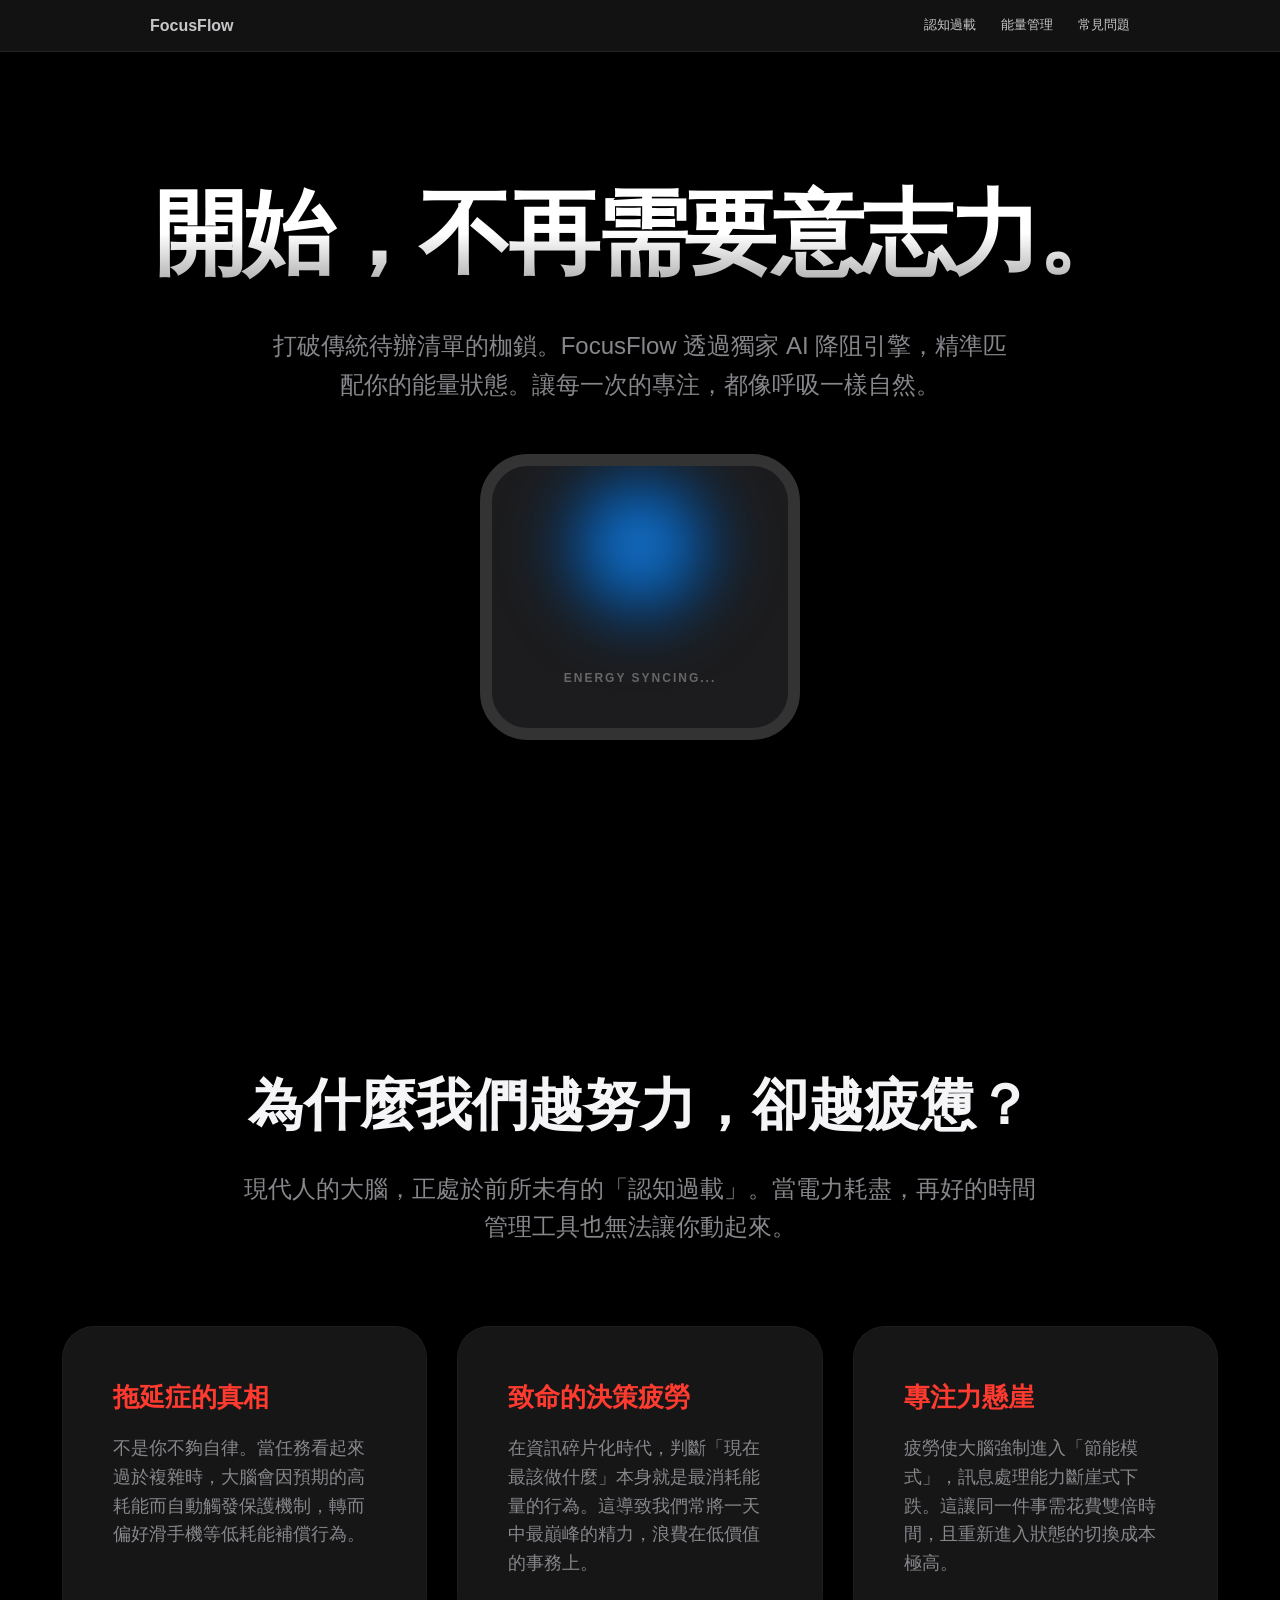
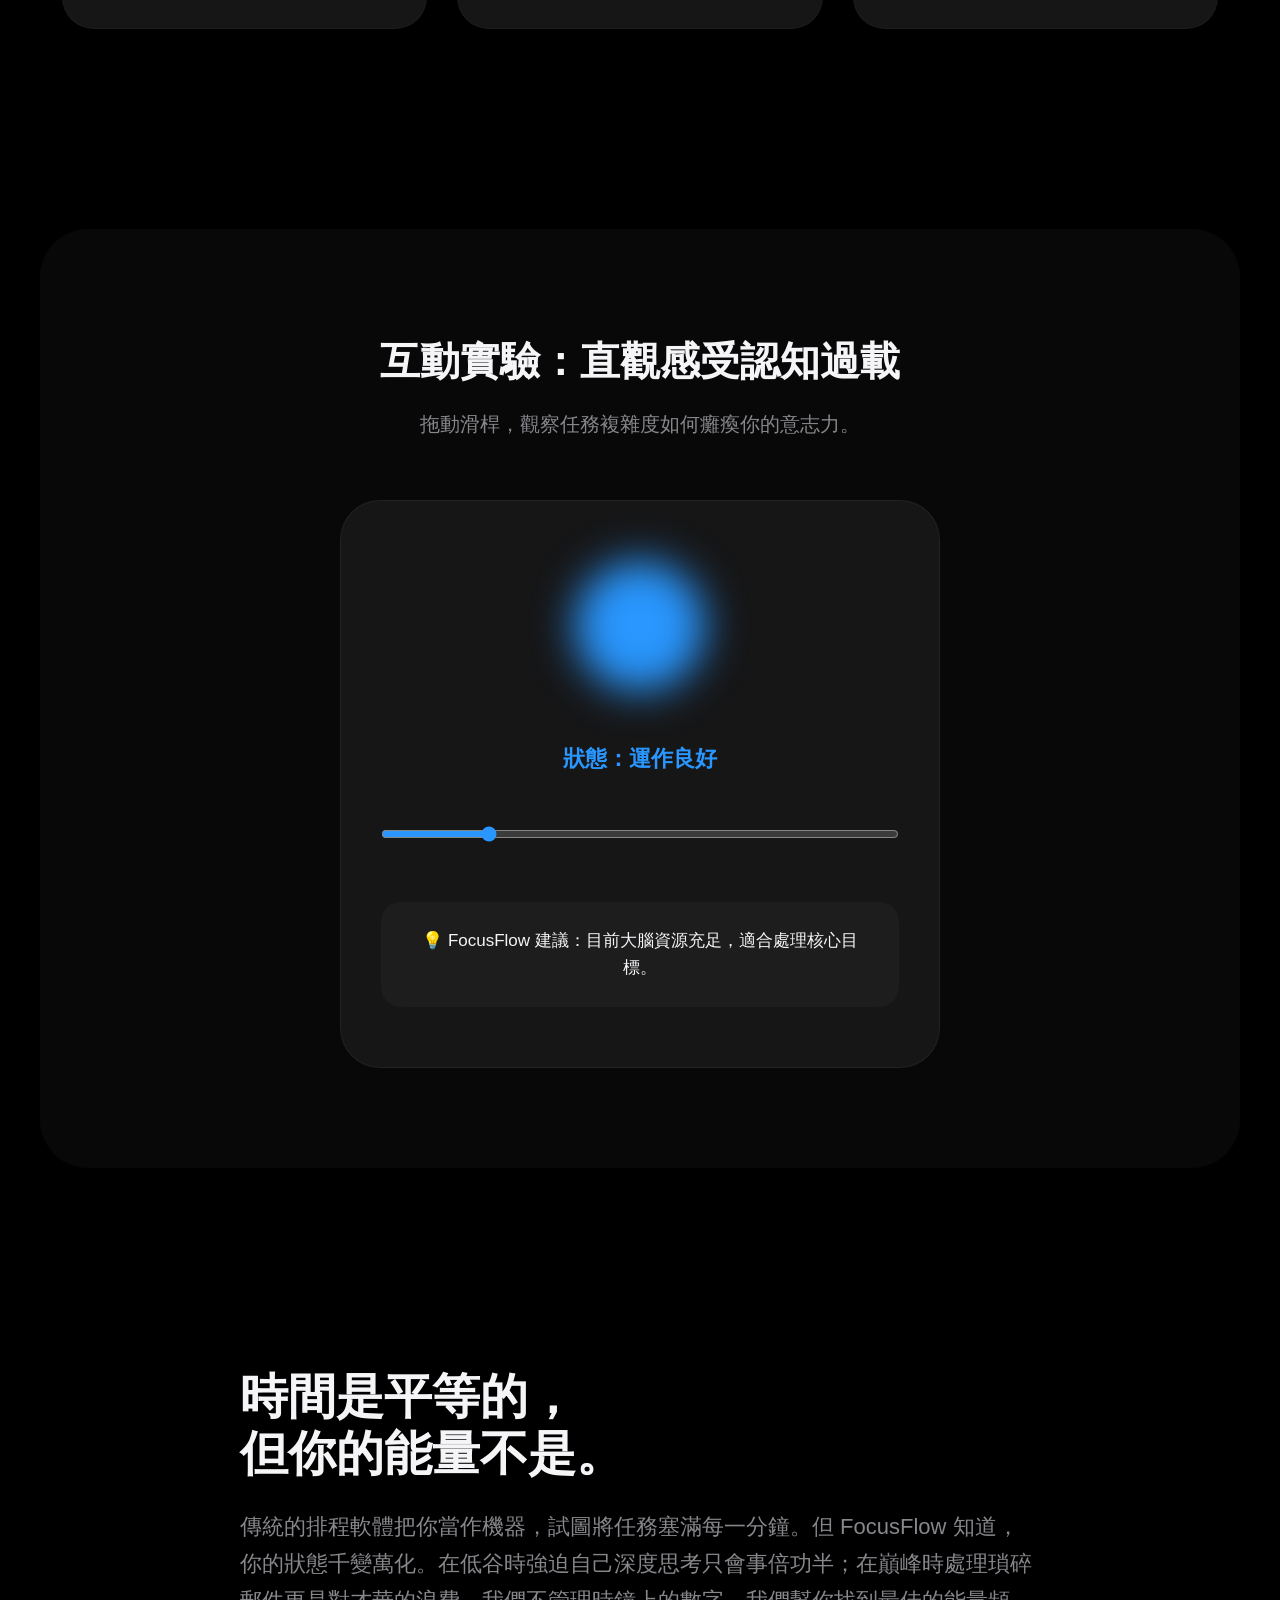
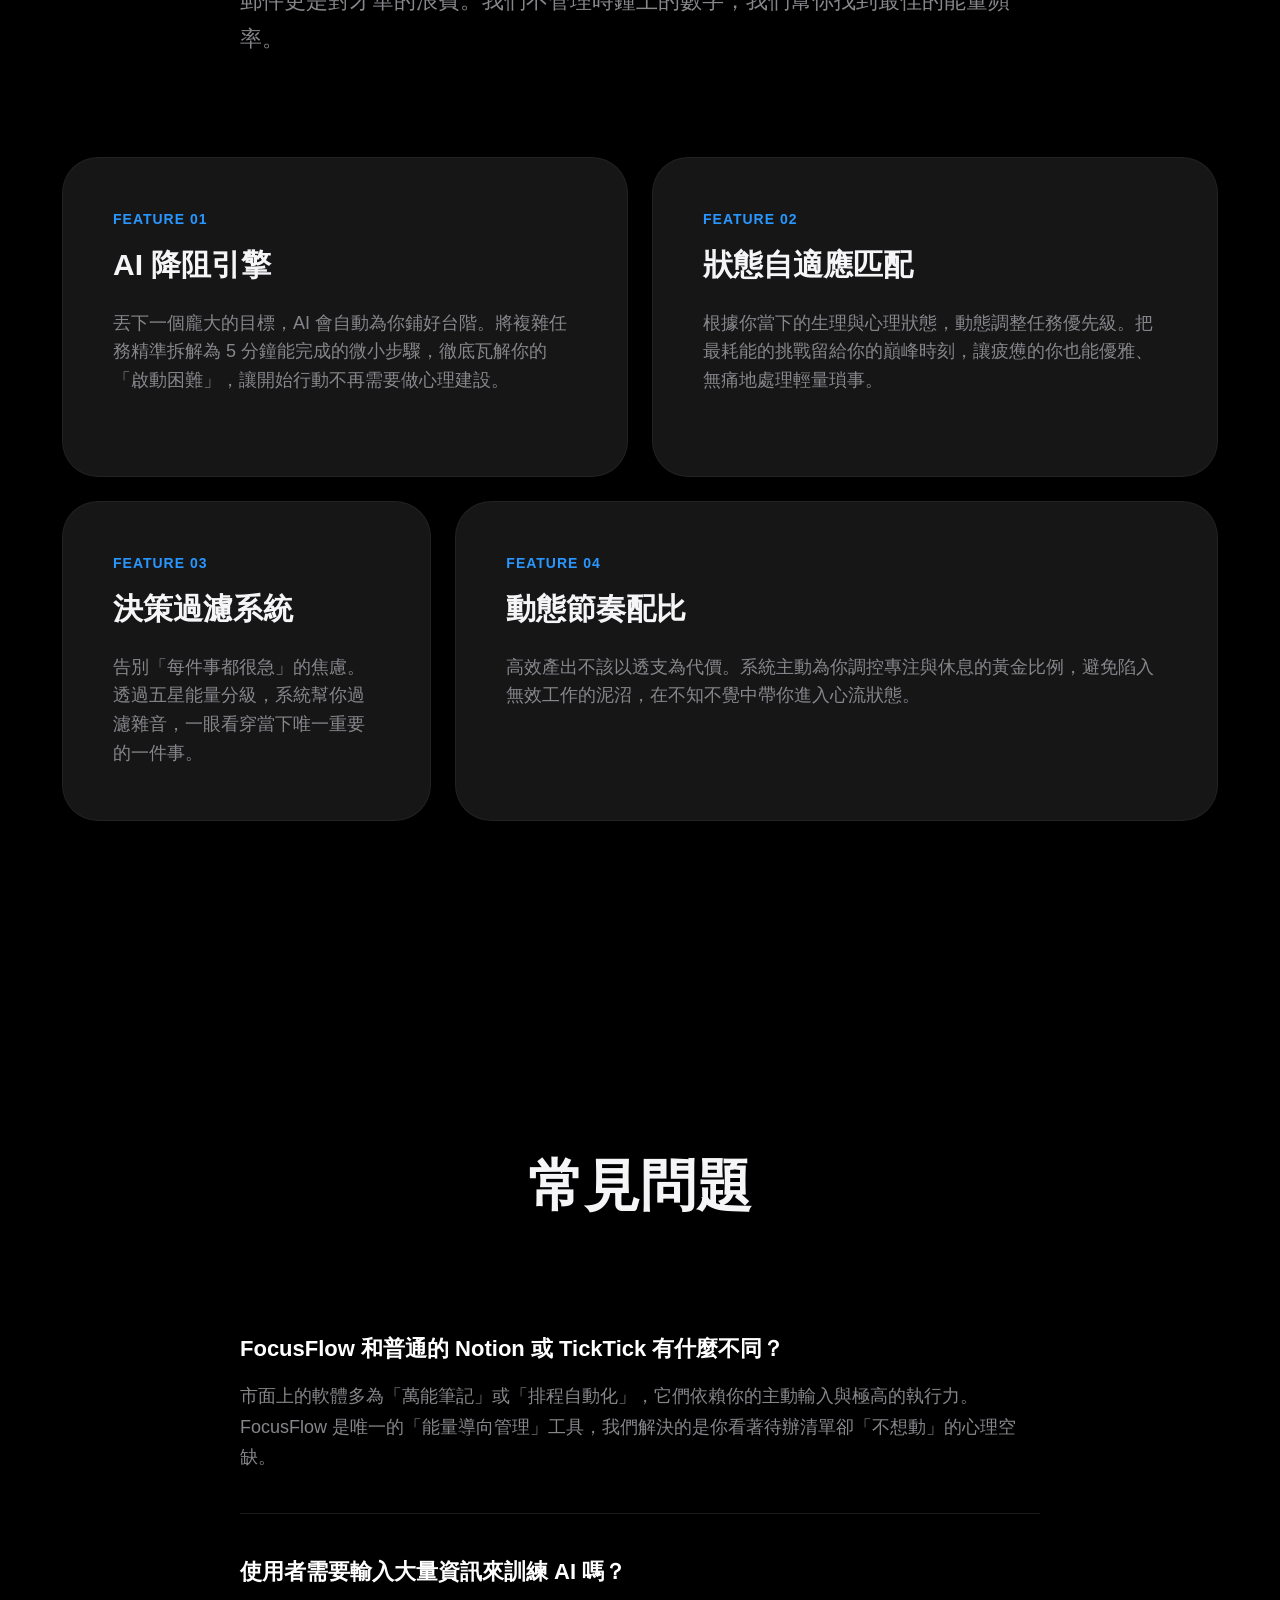
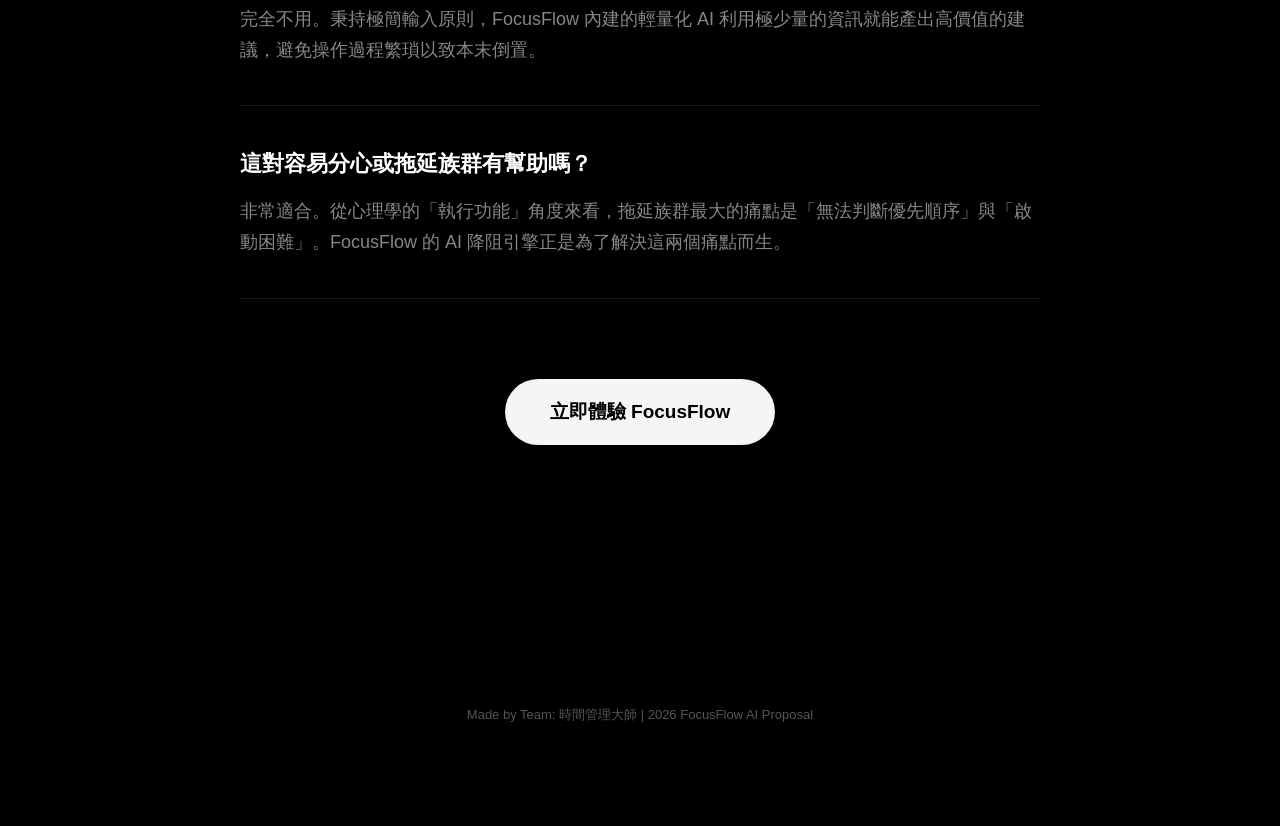
==== commit 43ce7f09: "Update index.html" ====
--- a/index.html
+++ b/index.html
@@ -7,7 +7,7 @@
     <style>
         :root {
             --bg: #000; --text: #f5f5f7; --text-m: #86868b; --accent: #2997ff;
-            --glass: rgba(22, 22, 23, 0.85); --card: #161617; --error: #ff3b30;
+            --glass: rgba(22, 22, 23, 0.85); --card: #161617;
         }
         * { box-sizing: border-box; margin: 0; padding: 0; }
         html { scroll-behavior: smooth; }
@@ -21,6 +21,7 @@
         nav {
             position: fixed; top: 0; width: 100%; height: 52px;
             background: var(--glass); backdrop-filter: saturate(180%) blur(20px);
+            -webkit-backdrop-filter: saturate(180%) blur(20px);
             z-index: 1000; display: flex; justify-content: center;
             border-bottom: 1px solid rgba(255,255,255,0.08);
         }
@@ -28,50 +29,65 @@
         .nav-c a { color: var(--text); text-decoration: none; opacity: 0.8; transition: 0.3s; }
         .nav-c a:hover { opacity: 1; color: var(--accent); }
 
-        /* 動畫類別 */
-        .reveal { opacity: 0; transform: translateY(50px) scale(0.98); transition: all 1.2s cubic-bezier(0.15, 0, 0.15, 1); }
+        /* 滑動揭曉動畫 */
+        .reveal { opacity: 0; transform: translateY(40px) scale(0.98); transition: all 1s cubic-bezier(0.15, 0, 0.15, 1); }
         .reveal.active { opacity: 1; transform: translateY(0) scale(1); }
 
-        .section { padding: 120px 22px; max-width: 1200px; margin: 0 auto; text-align: center; }
+        .section { padding: 160px 22px; max-width: 1200px; margin: 0 auto; text-align: center; }
 
         /* Hero 區塊 */
         .hero { height: 100vh; display: flex; flex-direction: column; justify-content: center; align-items: center; }
         .hero h1 { font-size: clamp(48px, 12vw, 92px); font-weight: 700; letter-spacing: -0.04em; background: linear-gradient(180deg, #fff 50%, #888 100%); -webkit-background-clip: text; -webkit-text-fill-color: transparent; margin-bottom: 20px; }
-        .hero p { font-size: clamp(18px, 2.5vw, 24px); color: var(--text-m); max-width: 750px; margin-bottom: 50px; }
-
-        /* 能量核心視覺 */
+        .hero p { font-size: clamp(18px, 2.5vw, 24px); color: var(--text-m); max-width: 750px; margin-bottom: 50px; line-height: 1.6; }
+
+        /* 能量核心 */
         .mockup { width: 320px; height: 550px; background: #1c1c1e; border: 12px solid #333; border-radius: 48px; position: relative; overflow: hidden; box-shadow: 0 50px 100px rgba(0,0,0,0.6); }
-        .core { width: 180px; height: 180px; background: radial-gradient(circle, var(--accent), #004488, transparent); filter: blur(30px); border-radius: 50%; position: absolute; top: 35%; left: 50%; transform: translate(-50%, -50%); animation: pulse 4s infinite ease-in-out; }
+        .core { width: 160px; height: 160px; background: radial-gradient(circle, #2997ff, #004488, transparent); filter: blur(30px); border-radius: 50%; position: absolute; top: 30%; left: 50%; transform: translate(-50%, -50%); animation: pulse 4s infinite ease-in-out; }
         @keyframes pulse { 0%, 100% { transform: translate(-50%, -50%) scale(1); opacity: 0.5; } 50% { transform: translate(-50%, -50%) scale(1.4); opacity: 0.9; } }
 
-        /* 認知過載區塊 */
-        .problem-grid { display: grid; grid-template-columns: repeat(auto-fit, minmax(300px, 1fr)); gap: 30px; margin-top: 60px; }
-        .p-card { background: var(--card); padding: 50px; border-radius: 32px; text-align: left; border: 1px solid rgba(255,255,255,0.03); position: relative; }
-        .p-card h3 { font-size: 26px; margin-bottom: 15px; color: var(--error); font-weight: 600; }
-        .p-card p { font-size: 18px; color: var(--text-m); }
-
-        /* 互動模擬器容器 */
-        .simulator-section { background: #080808; border-radius: 48px; padding: 100px 22px; margin: 40px auto; border: 1px solid #111; }
-        .sim-box { max-width: 600px; margin: 0 auto; background: #161617; padding: 60px 40px; border-radius: 40px; box-shadow: 0 30px 60px rgba(0,0,0,0.5); }
-        #brain-orb { width: 140px; height: 140px; background: var(--accent); border-radius: 50%; margin: 0 auto 50px; filter: blur(20px); transition: all 0.3s cubic-bezier(0.4, 0, 0.2, 1); box-shadow: 0 0 30px rgba(41, 151, 255, 0.3); }
+        /* 痛點區塊 */
+        .problem-section { background: #000; }
+        .problem-grid { display: grid; grid-template-columns: repeat(auto-fit, minmax(300px, 1fr)); gap: 30px; margin-top: 80px; }
+        .p-card { background: var(--card); padding: 50px; border-radius: 32px; text-align: left; border: 1px solid rgba(255,255,255,0.03); }
+        .p-card h3 { font-size: 26px; margin-bottom: 15px; color: #ff3b30; font-weight: 600; }
+        .p-card p { font-size: 18px; color: var(--text-m); line-height: 1.6; }
+
+        /* --- 互動模擬器樣式 --- */
+        .simulator-section { background: #080808; border-radius: 48px; padding: 100px 22px; margin: 40px auto; }
+        .sim-box { max-width: 600px; margin: 0 auto; background: #161617; padding: 60px 40px; border-radius: 40px; border: 1px solid rgba(255,255,255,0.05); }
+        #brain-orb { width: 130px; height: 130px; background: var(--accent); border-radius: 50%; margin: 0 auto 50px; filter: blur(20px); transition: 0.3s; }
+        input[type=range] { width: 100%; accent-color: var(--accent); margin: 20px 0; cursor: pointer; }
+
+        /* 核心哲學 */
+        .philosophy { max-width: 800px; margin: 0 auto 100px; text-align: left; }
+        .philosophy h2 { font-size: 48px; margin-bottom: 25px; line-height: 1.2; }
+        .philosophy p { font-size: 22px; color: var(--text-m); line-height: 1.7; }
 
         /* Bento Grid 功能區塊 */
-        .bento { display: grid; grid-template-columns: repeat(6, 1fr); grid-auto-rows: minmax(320px, auto); gap: 24px; margin-top: 60px; }
-        .b-item { background: var(--card); border-radius: 36px; padding: 50px; text-align: left; transition: 0.5s cubic-bezier(0.15, 0, 0.15, 1); border: 1px solid rgba(255,255,255,0.05); }
-        .b-item:hover { transform: translateY(-10px); border-color: var(--accent); }
-        .b-1 { grid-column: 1 / 4; } .b-2 { grid-column: 4 / 7; } .b-3 { grid-column: 1 / 3; } .b-4 { grid-column: 3 / 7; }
-
-        input[type=range] { -webkit-appearance: none; width: 100%; background: #333; height: 6px; border-radius: 3px; outline: none; margin: 20px 0; }
-        input[type=range]::-webkit-slider-thumb { -webkit-appearance: none; width: 20px; height: 20px; background: var(--accent); border-radius: 50%; cursor: pointer; border: 4px solid #000; }
+        .bento { display: grid; grid-template-columns: repeat(6, 1fr); grid-auto-rows: minmax(320px, auto); gap: 24px; margin-top: 40px; }
+        .b-item { background: var(--card); border-radius: 36px; padding: 50px; text-align: left; transition: 0.4s cubic-bezier(0.4, 0, 0.2, 1); border: 1px solid rgba(255,255,255,0.05); }
+        .b-item:hover { transform: translateY(-10px); border-color: var(--accent); box-shadow: 0 20px 40px rgba(0,0,0,0.4); }
+        .b-item h3 { font-size: 30px; margin-bottom: 20px; font-weight: 600; }
+        .b-item p { font-size: 18px; color: var(--text-m); line-height: 1.6; }
+        
+        .b-1 { grid-column: 1 / 4; }
+        .b-2 { grid-column: 4 / 7; }
+        .b-3 { grid-column: 1 / 3; }
+        .b-4 { grid-column: 3 / 7; }
 
         /* FAQ */
         .faq { max-width: 800px; margin: 0 auto; text-align: left; }
         .faq-i { border-bottom: 1px solid rgba(255,255,255,0.1); padding: 40px 0; }
-        .faq-i h4 { font-size: 22px; margin-bottom: 15px; }
+        .faq-i h4 { font-size: 22px; margin-bottom: 15px; color: #fff; font-weight: 600; }
+        .faq-i p { font-size: 18px; color: var(--text-m); line-height: 1.7; }
+
+        .btn { background: var(--text); color: #000; padding: 18px 45px; border-radius: 980px; font-size: 19px; font-weight: 600; text-decoration: none; display: inline-block; transition: 0.3s; margin-top: 80px; }
+        .btn:hover { transform: scale(1.05); background: #fff; }
 
         @media (max-width: 768px) {
             .bento { grid-template-columns: 1fr; }
             .b-1, .b-2, .b-3, .b-4 { grid-column: 1 / -1; }
+            .b-item { padding: 40px; }
         }
     </style>
 </head>
@@ -80,7 +96,6 @@
         <a href="#" style="font-weight: 600; font-size: 16px;">FocusFlow</a>
         <div style="display:flex; gap:25px;">
             <a href="#problem">認知過載</a>
-            <a href="#simulator">互動實驗</a>
             <a href="#features">能量管理</a>
             <a href="#faq">常見問題</a>
         </div>
@@ -91,40 +106,37 @@
         <p class="reveal">打破傳統待辦清單的枷鎖。FocusFlow 透過獨家 AI 降阻引擎，精準匹配你的能量狀態。讓每一次的專注，都像呼吸一樣自然。</p>
         <div class="mockup reveal">
             <div class="core"></div>
-            <div style="position:absolute; bottom:40px; width:100%; text-align:center; color:#555; font-size:12px; letter-spacing:2px; font-weight:600;">ENERGY SYNCING...</div>
+            <div style="position:absolute; bottom:40px; width:100%; text-align:center; color:#666; font-size:12px; letter-spacing:2px; font-weight:600;">ENERGY SYNCING...</div>
         </div>
     </header>
 
-    <section id="problem" class="section">
+    <section id="problem" class="section problem-section">
         <h2 class="reveal" style="font-size: 56px; margin-bottom: 20px; font-weight: 700;">為什麼我們越努力，卻越疲憊？</h2>
-        <p class="reveal" style="color:var(--text-m); font-size: 24px; max-width: 800px; margin: 0 auto;">長期處於「認知過載」與沒有精力的狀態，是效率低下的根本原因。</p>
+        <p class="reveal" style="color:var(--text-m); font-size: 24px; max-width: 800px; margin: 0 auto;">現代人的大腦，正處於前所未有的「認知過載」。當電力耗盡，再好的時間管理工具也無法讓你動起來。</p>
+        
         <div class="problem-grid">
             <div class="p-card reveal">
                 <h3>拖延症的真相</h3>
-                <p>當任務看起來過於複雜時，大腦會因預期的高耗能而產生抗拒，強迫你轉向滑手機等低耗能補償行為。</p>
+                <p>不是你不夠自律。當任務看起來過於複雜時，大腦會因預期的高耗能而自動觸發保護機制，轉而偏好滑手機等低耗能補償行為。</p>
             </div>
             <div class="p-card reveal">
                 <h3>致命的決策疲勞</h3>
-                <p>判斷「現在最該做什麼」本身就是最消耗能量的行為。導致你將巔峰精力浪費在低價值事務。</p>
+                <p>在資訊碎片化時代，判斷「現在最該做什麼」本身就是最消耗能量的行為。這導致我們常將一天中最巔峰的精力，浪費在低價值的事務上。</p>
             </div>
             <div class="p-card reveal">
                 <h3>專注力懸崖</h3>
-                <p>疲勞使大腦進入「節能模式」，訊息處理能力斷崖式下跌。切換狀態的成本變得極高。</p>
-            </div>
-        </div>
-    </section>
-
-    <section id="simulator" class="section simulator-section reveal">
+                <p>疲勞使大腦強制進入「節能模式」，訊息處理能力斷崖式下跌。這讓同一件事需花費雙倍時間，且重新進入狀態的切換成本極高。</p>
+            </div>
+        </div>
+    </section>
+
+    <section class="section simulator-section reveal">
         <h2 style="font-size: 40px; font-weight: 700; margin-bottom: 15px;">互動實驗：直觀感受認知過載</h2>
         <p style="color: var(--text-m); font-size: 20px; margin-bottom: 60px;">拖動滑桿，觀察任務複雜度如何癱瘓你的意志力。</p>
-
         <div class="sim-box">
             <div id="brain-orb"></div>
             <div id="status-label" style="font-size: 22px; font-weight: 700; margin-bottom: 30px; color: var(--accent);">狀態：運作良好</div>
-            
-            <div style="text-align: left; font-size: 14px; color: var(--text-m); margin-bottom: 10px;">模擬待辦清單複雜度</div>
             <input type="range" id="stress-range" min="0" max="100" value="20">
-            
             <div id="ai-msg" style="margin-top: 40px; font-size: 17px; background: rgba(255,255,255,0.03); padding: 25px; border-radius: 20px; min-height: 80px;">
                 💡 FocusFlow 建議：目前大腦資源充足，適合處理核心目標。
             </div>
@@ -132,31 +144,31 @@
     </section>
 
     <section id="features" class="section">
-        <div class="philosophy reveal" style="text-align: left; max-width: 800px; margin: 0 auto 80px;">
-            <h2 style="font-size: 48px; margin-bottom: 25px;">時間是平等的，<br>但你的能量不是。</h2>
-            <p style="font-size: 22px; color: var(--text-m);">我們不管理時鐘上的數字，我們幫你找到最佳的能量頻率。讓對的事，在對的狀態完成。</p>
+        <div class="philosophy reveal">
+            <h2>時間是平等的，<br>但你的能量不是。</h2>
+            <p>傳統的排程軟體把你當作機器，試圖將任務塞滿每一分鐘。但 FocusFlow 知道，你的狀態千變萬化。在低谷時強迫自己深度思考只會事倍功半；在巔峰時處理瑣碎郵件更是對才華的浪費。我們不管理時鐘上的數字，我們幫你找到最佳的能量頻率。</p>
         </div>
 
         <div class="bento">
             <div class="b-item b-1 reveal">
-                <span style="color:var(--accent); font-size:12px; font-weight:700; letter-spacing:1px; display:block; margin-bottom:15px;">FEATURE 01</span>
+                <span style="color:var(--accent); font-size:14px; font-weight:700; letter-spacing:1px; display:block; margin-bottom:10px;">FEATURE 01</span>
                 <h3>AI 降阻引擎</h3>
-                <p>自動將龐雜任務精準拆解為 5 分鐘的小步驟，徹底瓦解啟動困難，讓行動像呼吸一樣自然。</p>
+                <p>丟下一個龐大的目標，AI 會自動為你鋪好台階。將複雜任務精準拆解為 5 分鐘能完成的微小步驟，徹底瓦解你的「啟動困難」，讓開始行動不再需要做心理建設。</p>
             </div>
             <div class="b-item b-2 reveal">
-                <span style="color:var(--accent); font-size:12px; font-weight:700; letter-spacing:1px; display:block; margin-bottom:15px;">FEATURE 02</span>
+                <span style="color:var(--accent); font-size:14px; font-weight:700; letter-spacing:1px; display:block; margin-bottom:10px;">FEATURE 02</span>
                 <h3>狀態自適應匹配</h3>
-                <p>精準媒合你當下的能量頻率。巅峰時攻堅，疲憊時休整，讓精力發揮最大價值。</p>
+                <p>根據你當下的生理與心理狀態，動態調整任務優先級。把最耗能的挑戰留給你的巔峰時刻，讓疲憊的你也能優雅、無痛地處理輕量瑣事。</p>
             </div>
             <div class="b-item b-3 reveal">
-                <span style="color:var(--accent); font-size:12px; font-weight:700; letter-spacing:1px; display:block; margin-bottom:15px;">FEATURE 03</span>
-                <h3>星星分級</h3>
-                <p>五星分級梳理腦中雜音。一眼看穿當下最重要的一件事，消滅無謂的決策疲勞。</p>
+                <span style="color:var(--accent); font-size:14px; font-weight:700; letter-spacing:1px; display:block; margin-bottom:10px;">FEATURE 03</span>
+                <h3>決策過濾系統</h3>
+                <p>告別「每件事都很急」的焦慮。透過五星能量分級，系統幫你過濾雜音，一眼看穿當下唯一重要的一件事。</p>
             </div>
             <div class="b-item b-4 reveal">
-                <span style="color:var(--accent); font-size:12px; font-weight:700; letter-spacing:1px; display:block; margin-bottom:15px;">FEATURE 04</span>
+                <span style="color:var(--accent); font-size:14px; font-weight:700; letter-spacing:1px; display:block; margin-bottom:10px;">FEATURE 04</span>
                 <h3>動態節奏配比</h3>
-                <p>主動調控專注與休息的黃金配比。不只是工作，更是在守護你的產出韌性，避免陷入內耗循環。</p>
+                <p>高效產出不該以透支為代價。系統主動為你調控專注與休息的黃金比例，避免陷入無效工作的泥沼，在不知不覺中帶你進入心流狀態。</p>
             </div>
         </div>
     </section>
@@ -165,12 +177,16 @@
         <h2 class="reveal" style="font-size: 56px; margin-bottom: 60px;">常見問題</h2>
         <div class="faq reveal">
             <div class="faq-i">
-                <h4>FocusFlow 如何解決「不想動」的問題？</h4>
-                <p>傳統軟體依賴意志力，而我們透過 AI 降阻。將任務微型化到大腦「不抗拒」的程度，是我們的核心祕密。</p>
+                <h4>FocusFlow 和普通的 Notion 或 TickTick 有什麼不同？</h4>
+                <p>市面上的軟體多為「萬能筆記」或「排程自動化」，它們依賴你的主動輸入與極高的執行力。FocusFlow 是唯一的「能量導向管理」工具，我們解決的是你看著待辦清單卻「不想動」的心理空缺。</p>
             </div>
             <div class="faq-i">
-                <h4>能量管理需要複雜的數據輸入嗎？</h4>
-                <p>完全不用。我們秉持極簡原則，透過 AI 輕量化策略，從極少資訊中產出最懂你的執行路徑。</p>
+                <h4>使用者需要輸入大量資訊來訓練 AI 嗎？</h4>
+                <p>完全不用。秉持極簡輸入原則，FocusFlow 內建的輕量化 AI 利用極少量的資訊就能產出高價值的建議，避免操作過程繁瑣以致本末倒置。</p>
+            </div>
+            <div class="faq-i">
+                <h4>這對容易分心或拖延族群有幫助嗎？</h4>
+                <p>非常適合。從心理學的「執行功能」角度來看，拖延族群最大的痛點是「無法判斷優先順序」與「啟動困難」。FocusFlow 的 AI 降阻引擎正是為了解決這兩個痛點而生。</p>
             </div>
         </div>
         <a href="#" class="btn reveal">立即體驗 FocusFlow</a>
@@ -181,7 +197,7 @@
     </footer>
 
     <script>
-        // 捲動動畫
+        // 滾動觀察器
         const observer = new IntersectionObserver((entries) => {
             entries.forEach(entry => {
                 if (entry.isIntersecting) {
@@ -191,7 +207,7 @@
         }, { threshold: 0.1 });
         document.querySelectorAll('.reveal').forEach(el => observer.observe(el));
 
-        // 模擬器邏輯
+        // 模擬器腳本
         const slider = document.getElementById('stress-range');
         const brain = document.getElementById('brain-orb');
         const statusLabel = document.getElementById('status-label');
@@ -220,7 +236,7 @@
                 statusLabel.innerText = '偵測到認知過載！';
                 statusLabel.style.color = '#ff3b30';
                 aiMsg.innerHTML = '⚠️ 系統警報：大腦進入保護機制（節能模式）。建議暫停決策，休息 5 分鐘重置能量。';
-                // 顫抖效果
+                // 顫抖特效
                 brain.style.transform = `scale(${scale}) translate(${(Math.random()-0.5)*5}px, ${(Math.random()-0.5)*5}px)`;
             }
         });
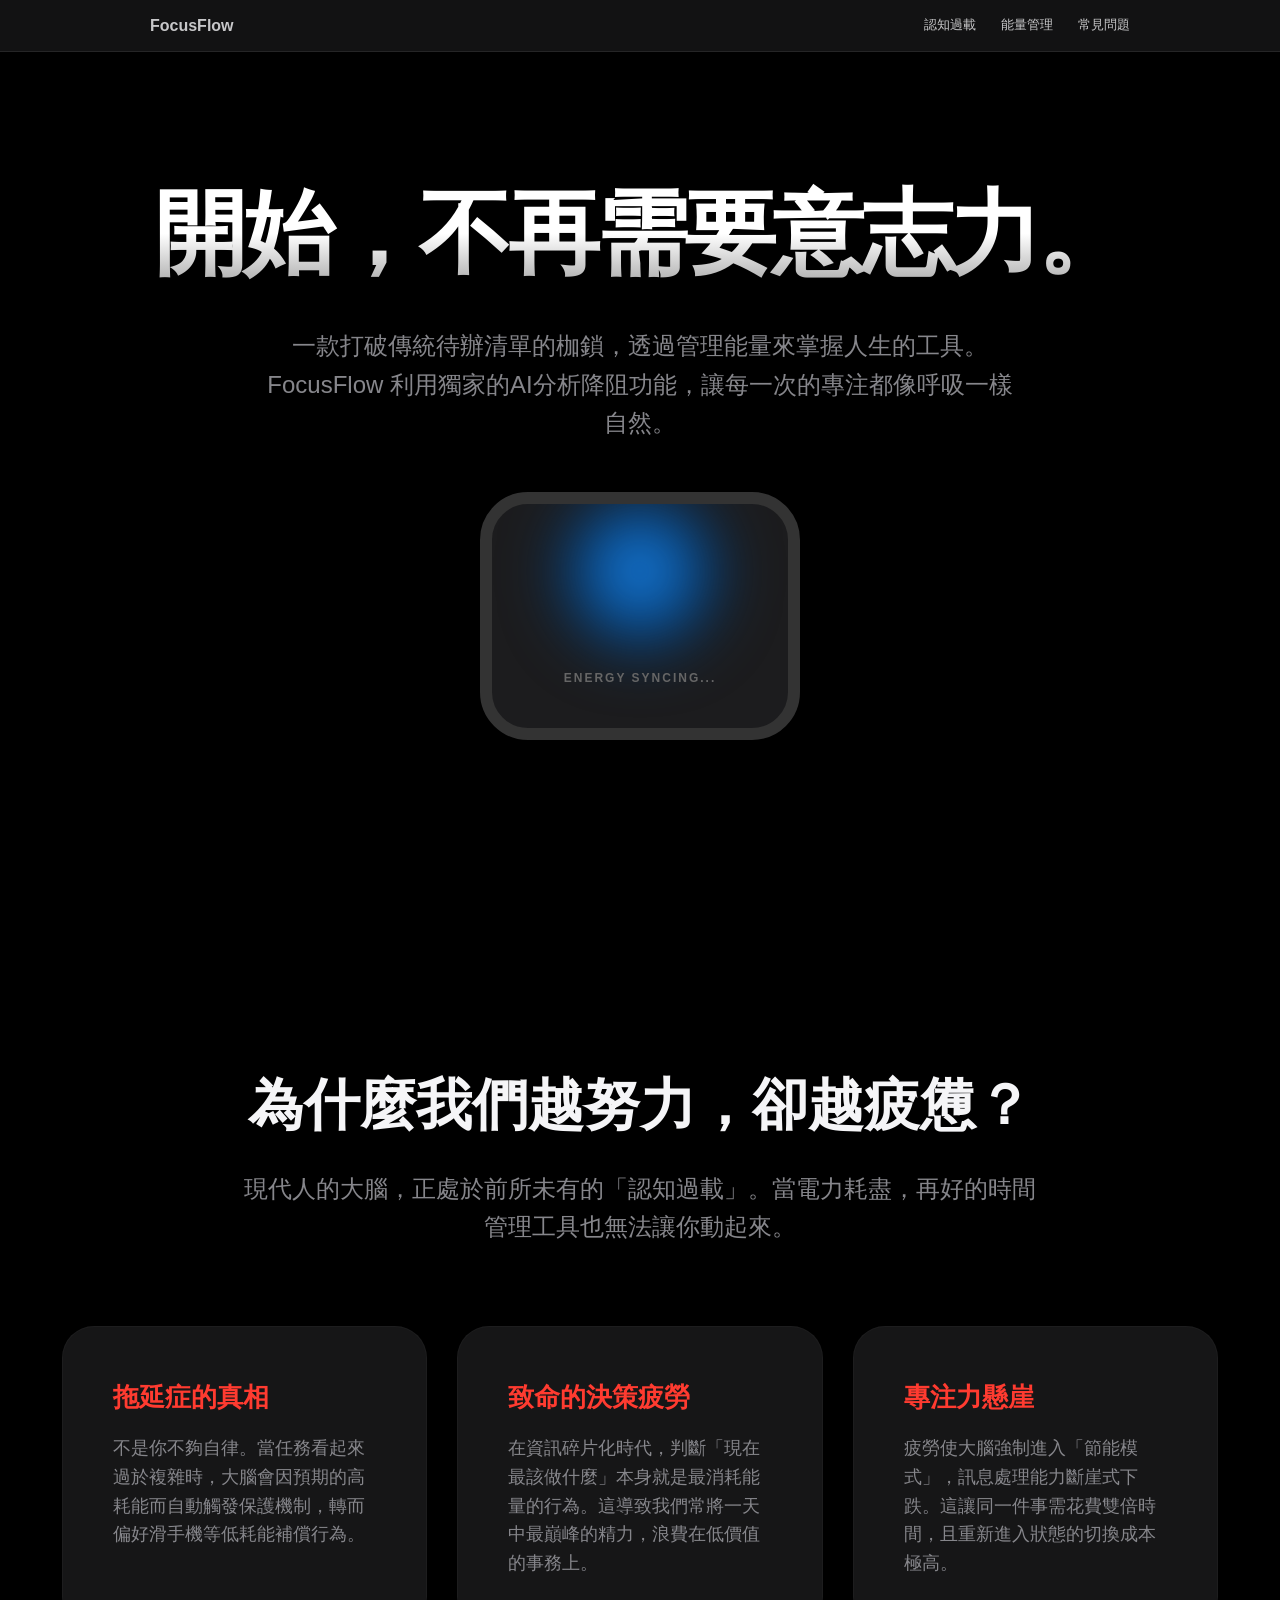
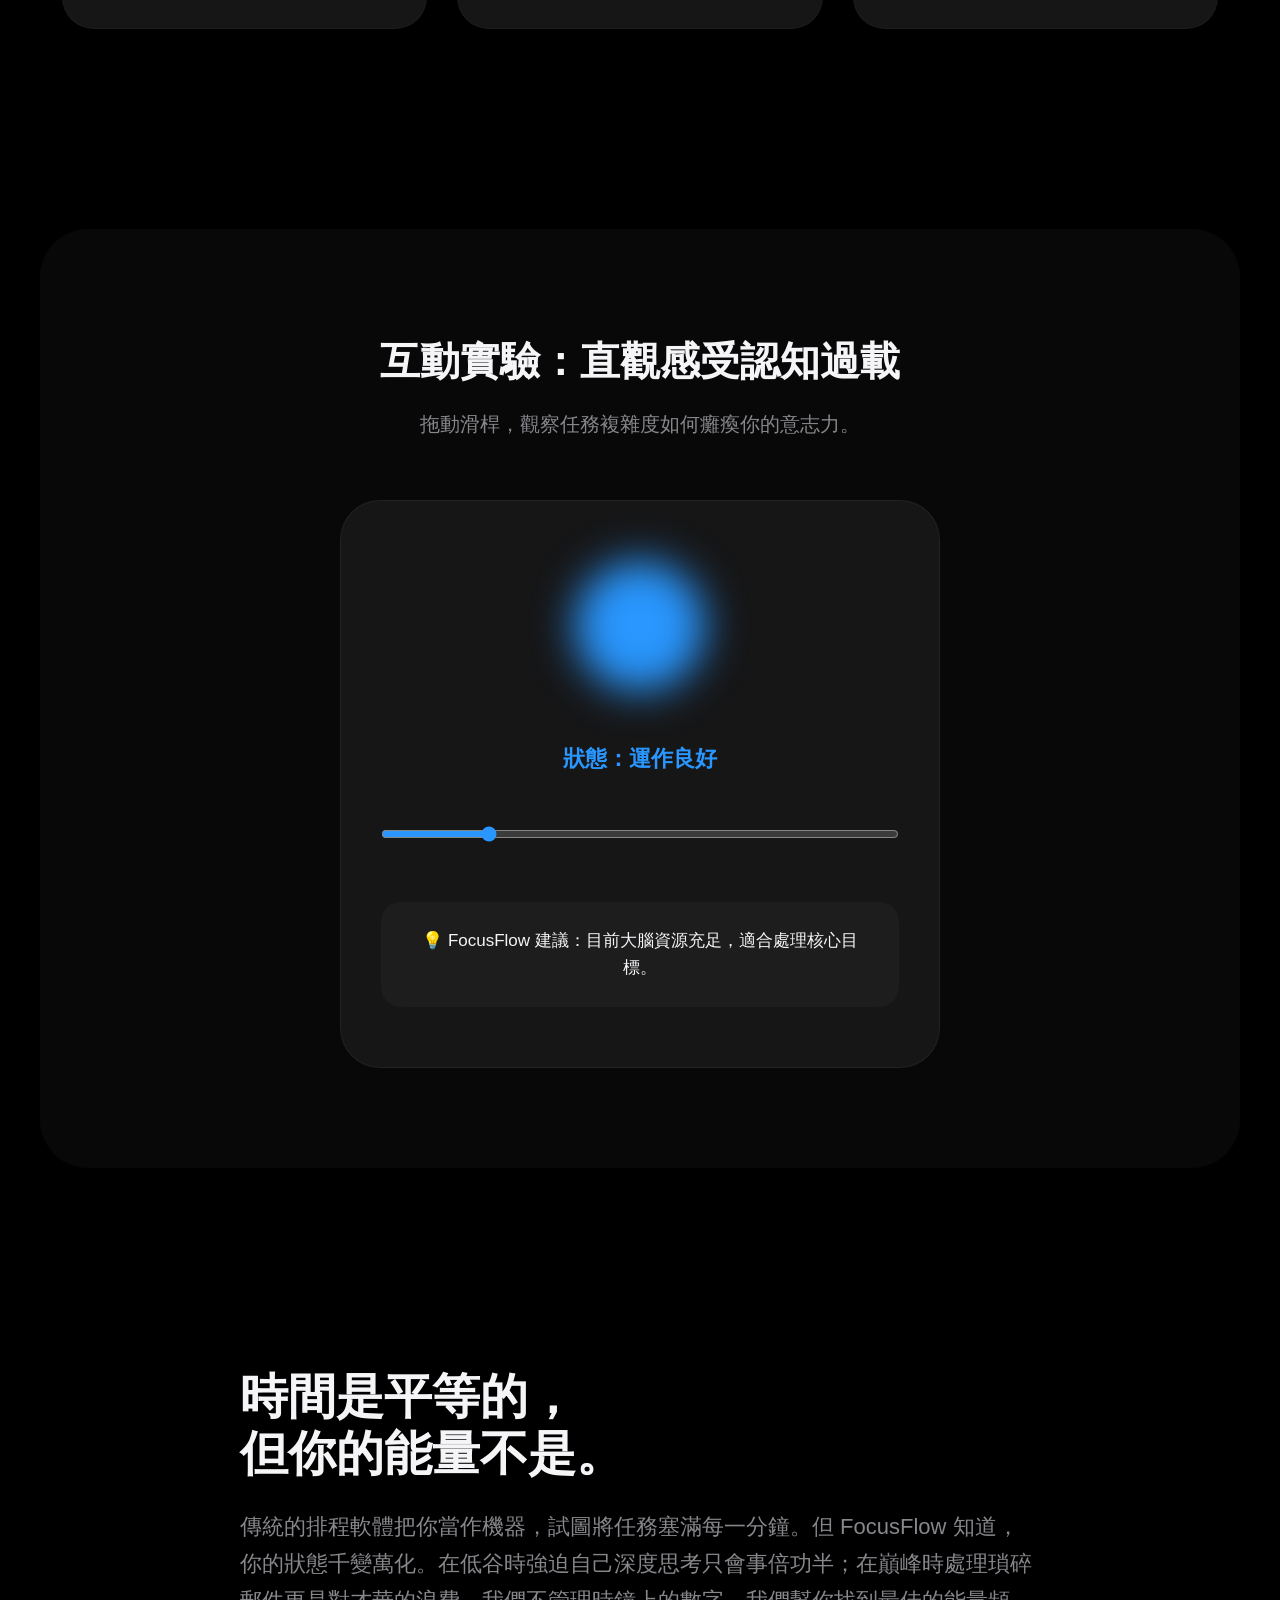
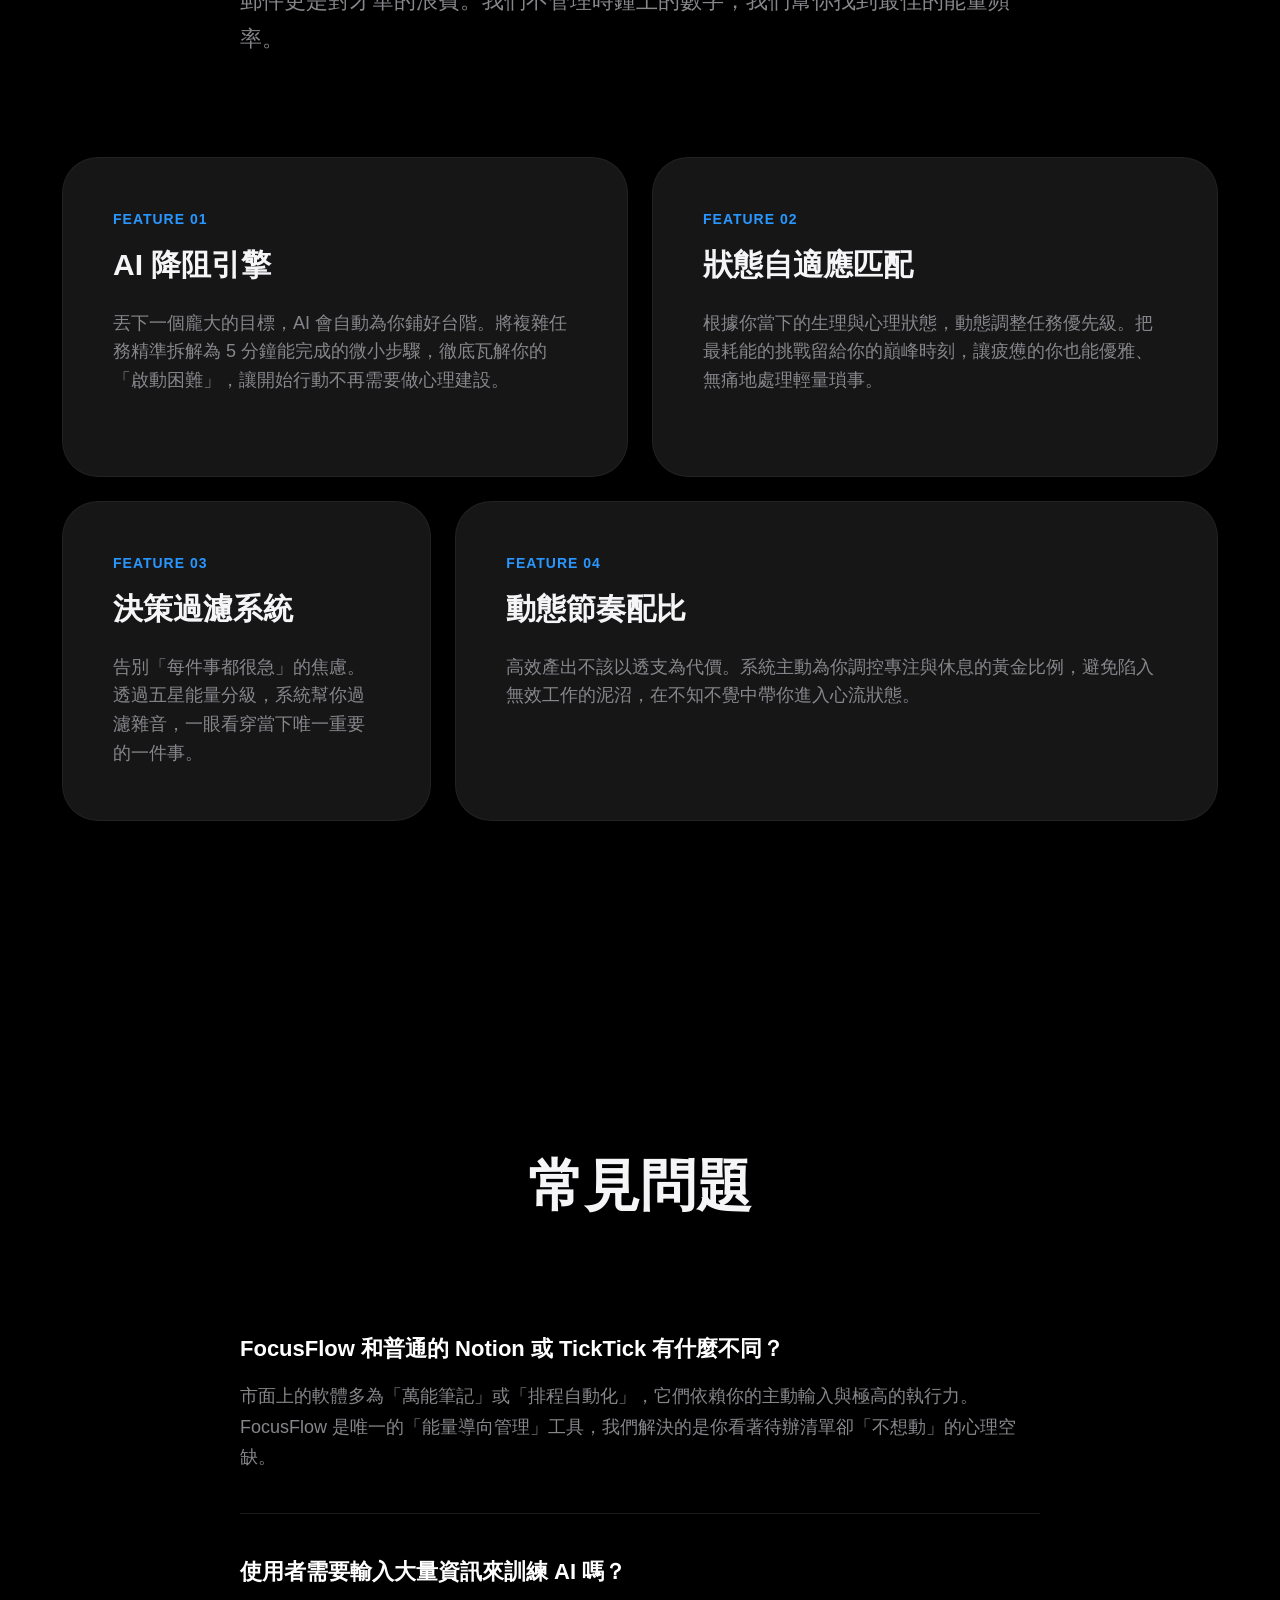
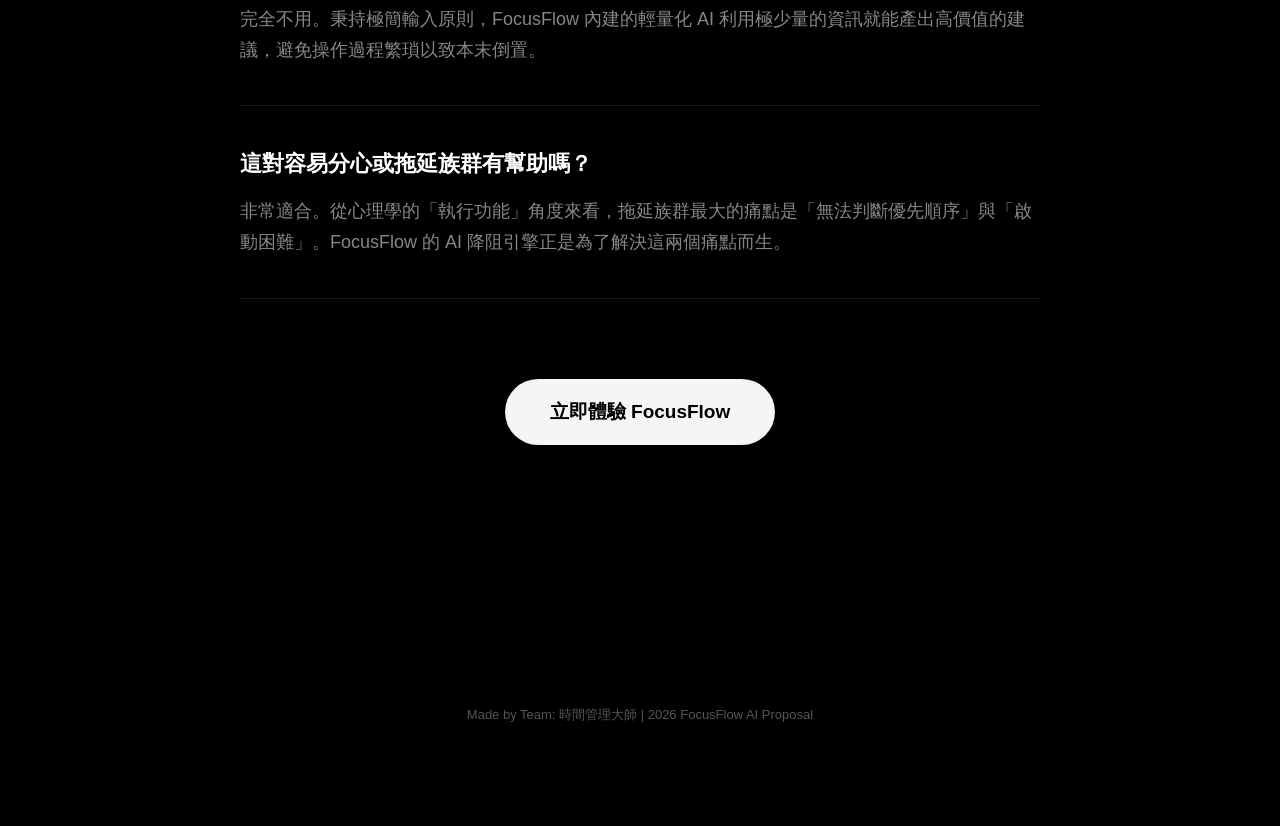
==== commit 55f3b534: "Update index.html" ====
--- a/index.html
+++ b/index.html
@@ -103,7 +103,7 @@
 
     <header class="section hero">
         <h1 class="reveal">開始，不再需要意志力。</h1>
-        <p class="reveal">打破傳統待辦清單的枷鎖。FocusFlow 透過獨家 AI 降阻引擎，精準匹配你的能量狀態。讓每一次的專注，都像呼吸一樣自然。</p>
+        <p class="reveal">一款打破傳統待辦清單的枷鎖，透過管理能量來掌握人生的工具。FocusFlow 利用獨家的AI分析降阻功能，讓每一次的專注都像呼吸一樣自然。</p>
         <div class="mockup reveal">
             <div class="core"></div>
             <div style="position:absolute; bottom:40px; width:100%; text-align:center; color:#666; font-size:12px; letter-spacing:2px; font-weight:600;">ENERGY SYNCING...</div>
@@ -235,7 +235,7 @@
                 brain.style.background = '#ff3b30';
                 statusLabel.innerText = '偵測到認知過載！';
                 statusLabel.style.color = '#ff3b30';
-                aiMsg.innerHTML = '⚠️ 系統警報：大腦進入保護機制（節能模式）。建議暫停決策，休息 5 分鐘重置能量。';
+                aiMsg.innerHTML = '⚠️ 系統警報：大腦進入拖延保護機制（開始滑手機...）。建議暫停決策，休息 5 分鐘重置能量。';
                 // 顫抖特效
                 brain.style.transform = `scale(${scale}) translate(${(Math.random()-0.5)*5}px, ${(Math.random()-0.5)*5}px)`;
             }
